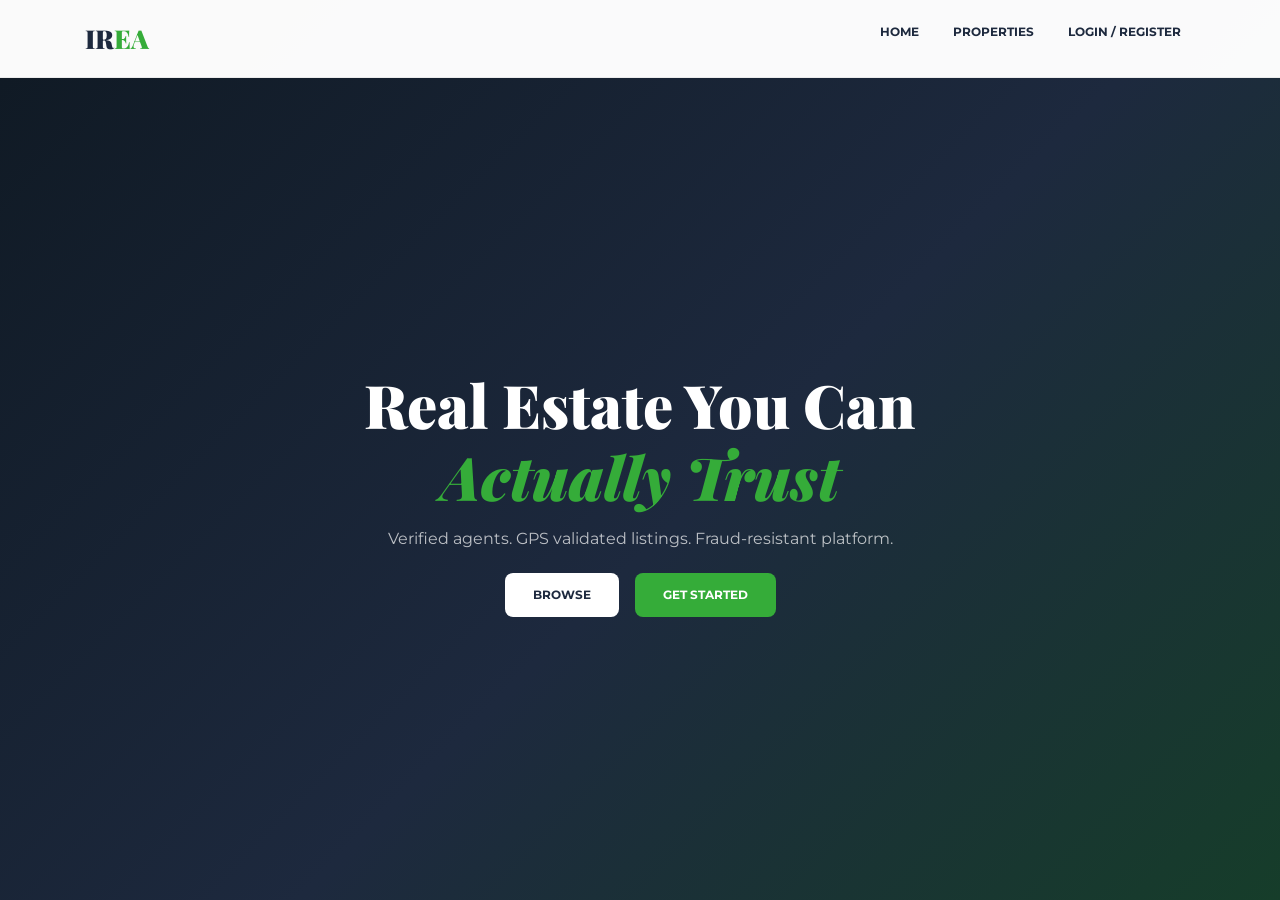
==== frontend/index.html @ 5c5ea214 "OC" ====
<!DOCTYPE html>
<html lang="en">

<head>
    <meta charset="utf-8">
    <meta name="viewport" content="width=device-width, initial-scale=1">
    <title>IREA - Iconics Real Estate Agency</title>

    <link
        href="https://fonts.googleapis.com/css2?family=Montserrat:wght@400;600;700&family=Playfair+Display:wght@700;900&display=swap"
        rel="stylesheet">
    <link rel="stylesheet" href="assets/bootstrap/css/bootstrap.min.css">
    <link rel="stylesheet" href="assets/fonts/font-awesome.min.css">

    <style>
        body {
            margin: 0;
            font-family: 'Montserrat', sans-serif;
            background: #0f1923;
        }

        .navbar-default {
            background: rgba(255, 255, 255, 0.98);
            border-bottom: 1px solid rgba(0, 0, 0, 0.06);
            position: fixed;
            width: 100%;
            top: 0;
            z-index: 1000;
            padding: 14px 0;
        }

        .navbar-brand {
            font-family: 'Playfair Display', serif;
            font-size: 26px;
            font-weight: 900;
            color: #1d293e !important;
        }

        .navbar-brand span {
            color: #35ac39;
        }

        .menu-top ul {
            list-style: none;
            display: flex;
            gap: 6px;
            justify-content: flex-end;
        }

        .menu-top li a {
            font-size: 12px;
            font-weight: 700;
            text-transform: uppercase;
            color: #1d293e;
            padding: 8px 14px;
            border-radius: 6px;
            text-decoration: none;
        }

        .menu-top li a:hover {
            background: rgba(53, 172, 57, 0.1);
            color: #35ac39;
        }

        .home_bg {
            min-height: 100vh;
            padding-top: 90px;
            display: flex;
            align-items: center;
            background: linear-gradient(135deg, #0f1923 0%, #1d293e 55%, #163d2a 100%);
        }

        .hero-text {
            text-align: center;
            color: white;
        }

        .hero-text h1 {
            font-family: 'Playfair Display', serif;
            font-size: 60px;
            font-weight: 900;
        }

        .hero-text em {
            color: #35ac39;
        }

        .home_btn a {
            display: inline-block;
            padding: 13px 28px;
            margin: 6px;
            border-radius: 8px;
            font-size: 12px;
            font-weight: 700;
            text-transform: uppercase;
            text-decoration: none;
        }

        .home_btn_color_one {
            background: #fff;
            color: #1d293e;
        }

        .home_btn_color_two {
            background: #35ac39;
            color: #fff;
        }
    </style>
</head>

<body>

    <header class="navbar-default">
        <div class="container">
            <div style="display:flex;justify-content:space-between;align-items:center;">
                <div class="navbar-brand">IR<span>EA</span></div>

                <nav class="menu-top">
                    <ul id="nav">
                        <li><a href="index.html">Home</a></li>
                        <li><a href="property.html">Properties</a></li>
                        <li><a href="auth.html">Login / Register</a></li>
                    </ul>
                </nav>
            </div>
        </div>
    </header>

    <section class="home_bg">
        <div class="container">
            <div class="hero-text">
                <h1>Real Estate You Can<br><em>Actually Trust</em></h1>

                <p style="color: rgba(255,255,255,0.7); margin-top:15px;">
                    Verified agents. GPS validated listings. Fraud-resistant platform.
                </p>

                <div class="home_btn">
                    <a href="property.html" class="home_btn_color_one">Browse</a>
                    <a href="auth.html" class="home_btn_color_two">Get Started</a>
                </div>
            </div>
        </div>
    </section>

    <script src="assets/js/auth.js"></script>

    <script>
        async function init() {
            try {
                const res = await Iconics.call("auth", "GET");

                if (res.success) {
                    document.getElementById("nav").innerHTML = `
                <li><a href="index.html">Home</a></li>
                <li><a href="property.html">Properties</a></li>
                <li><a href="#" onclick="goDash('${res.user.role}')">Dashboard</a></li>
                <li><a href="#" onclick="Iconics.logout()">Logout</a></li>
            `;
                }
            } catch (e) { }
        }

        function goDash(role) {
            if (role === "admin") location.href = "admin/dashboard.html";
            if (role === "agent") location.href = "agent/dashboard.html";
            if (role === "client") location.href = "client/dashboard.html";
        }

        window.onload = init;
    </script>

</body>

</html>
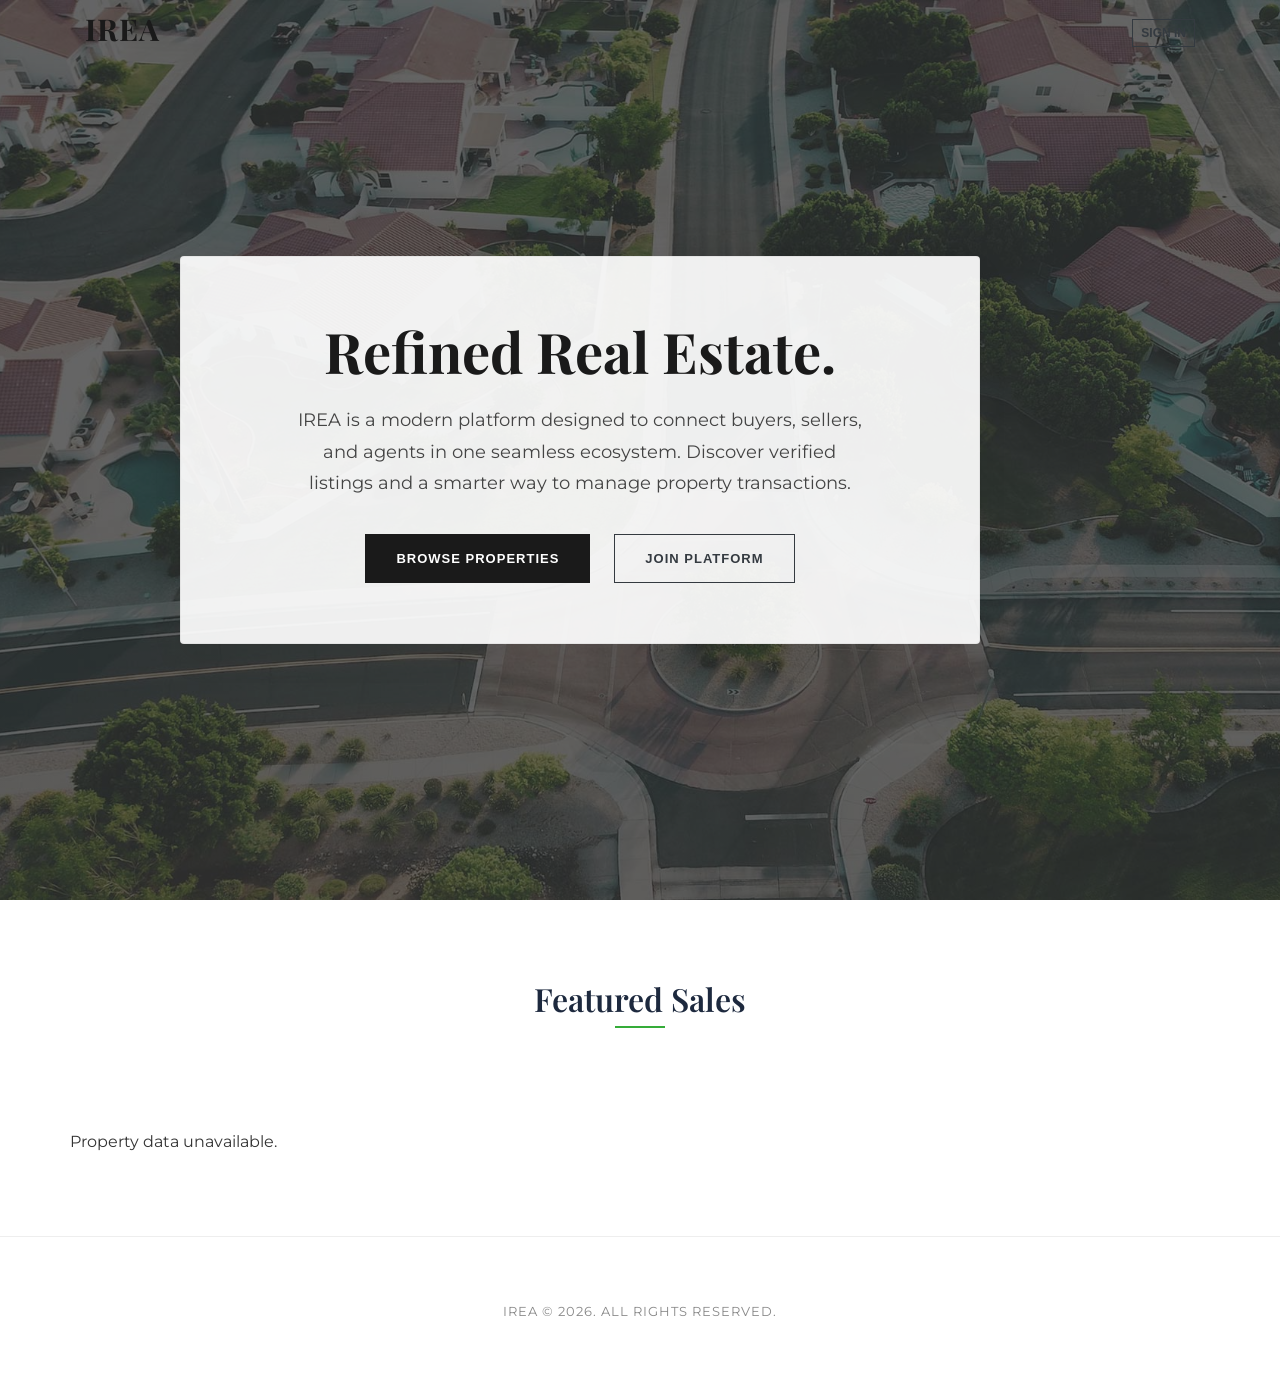
==== commit 48c412aa: "Admin - Endpoints Co-authored-by: Copilot <copilot@github.com>" ====
--- a/frontend/index.html
+++ b/frontend/index.html
@@ -3,173 +3,275 @@
 
 <head>
     <meta charset="utf-8">
+    <meta http-equiv="X-UA-Compatible" content="IE=edge">
     <meta name="viewport" content="width=device-width, initial-scale=1">
-    <title>IREA - Iconics Real Estate Agency</title>
+    <title>IREA - Real Estate Platform</title>
+
+    <link rel="stylesheet" href="assets/bootstrap/css/bootstrap.min.css">
 
     <link
-        href="https://fonts.googleapis.com/css2?family=Montserrat:wght@400;600;700&family=Playfair+Display:wght@700;900&display=swap"
+        href="https://fonts.googleapis.com/css2?family=Montserrat:wght@300;400;600;700&family=Playfair+Display:wght@700;800&display=swap"
         rel="stylesheet">
-    <link rel="stylesheet" href="assets/bootstrap/css/bootstrap.min.css">
+
     <link rel="stylesheet" href="assets/fonts/font-awesome.min.css">
+    <link rel="stylesheet" href="assets/fonts/themify-icons.css">
+    <link rel="stylesheet" href="assets/owlcarousel/css/owl.carousel.css">
+    <link rel="stylesheet" href="assets/owlcarousel/css/owl.theme.css">
+    <link rel="stylesheet" href="assets/css/animate.css">
+    <link rel="stylesheet" href="assets/css/menu.css">
+    <link rel="stylesheet" href="assets/css/style.css">
+    <link rel="stylesheet" href="assets/css/responsive.css">
 
     <style>
+        /* Core Branding & Typography */
         body {
-            margin: 0;
             font-family: 'Montserrat', sans-serif;
-            background: #0f1923;
-        }
-
-        .navbar-default {
-            background: rgba(255, 255, 255, 0.98);
-            border-bottom: 1px solid rgba(0, 0, 0, 0.06);
+            background-color: #ffffff;
+            color: #333;
+        }
+
+        h1,
+        h2,
+        h3,
+        h4,
+        .irea-brand {
+            font-family: 'Playfair Display', serif;
+            font-weight: 700;
+        }
+
+        /* Fix loader */
+        .preloader {
             position: fixed;
+            top: 0;
+            left: 0;
             width: 100%;
-            top: 0;
-            z-index: 1000;
-            padding: 14px 0;
-        }
-
-        .navbar-brand {
-            font-family: 'Playfair Display', serif;
-            font-size: 26px;
-            font-weight: 900;
-            color: #1d293e !important;
-        }
-
-        .navbar-brand span {
-            color: #35ac39;
-        }
-
-        .menu-top ul {
-            list-style: none;
-            display: flex;
-            gap: 6px;
-            justify-content: flex-end;
-        }
-
-        .menu-top li a {
-            font-size: 12px;
-            font-weight: 700;
-            text-transform: uppercase;
-            color: #1d293e;
-            padding: 8px 14px;
-            border-radius: 6px;
-            text-decoration: none;
-        }
-
-        .menu-top li a:hover {
-            background: rgba(53, 172, 57, 0.1);
-            color: #35ac39;
-        }
-
-        .home_bg {
-            min-height: 100vh;
-            padding-top: 90px;
+            height: 100%;
+            background: #fff;
+            z-index: 9999;
             display: flex;
             align-items: center;
-            background: linear-gradient(135deg, #0f1923 0%, #1d293e 55%, #163d2a 100%);
-        }
-
-        .hero-text {
+            justify-content: center;
+        }
+
+        /* Navbar Styling */
+        .site-navbar {
+            padding: 15px 0;
+            background: transparent;
+        }
+
+        .irea-brand {
+            font-size: 30px;
+            color: #1a1a1a !important;
+            letter-spacing: 1px;
+            text-decoration: none !important;
+        }
+
+        /* HERO SECTION - High Visibility Adaptation */
+        .home_bg {
+            position: relative;
+            min-height: 100vh;
+            display: flex;
+            align-items: center;
+            justify-content: center;
             text-align: center;
-            color: white;
+            /* White wash overlay to maintain light theme vibe */
+            background: linear-gradient(rgba(255, 255, 255, 0.35), rgba(255, 255, 255, 0.35)),
+                url('assets/img/bg/home-bg.jpg') no-repeat center center;
+            background-size: cover;
+        }
+
+        .hero-text-container {
+            background: rgba(255, 255, 255, 0.92);
+            padding: 60px 40px;
+            border-radius: 4px;
+            max-width: 800px;
+            box-shadow: 0 15px 35px rgba(0, 0, 0, 0.05);
+            border: 1px solid rgba(0, 0, 0, 0.05);
         }
 
         .hero-text h1 {
-            font-family: 'Playfair Display', serif;
-            font-size: 60px;
-            font-weight: 900;
-        }
-
-        .hero-text em {
-            color: #35ac39;
-        }
-
-        .home_btn a {
+            color: #1a1a1a !important;
+            font-size: 3.5rem;
+            margin-bottom: 20px;
+        }
+
+        .hero-text p {
+            color: #444 !important;
+            font-size: 1.1rem;
+            line-height: 1.8;
+            margin-bottom: 35px;
+        }
+
+        .hero-buttons .btn {
+            margin: 0 10px;
+            padding: 14px 30px;
+            font-weight: 600;
+            text-transform: uppercase;
+            font-size: 13px;
+            letter-spacing: 1px;
+            border-radius: 0;
+            transition: 0.3s;
+        }
+
+        .btn-primary {
+            background-color: #1a1a1a;
+            border-color: #1a1a1a;
+        }
+
+        .btn-primary:hover {
+            background-color: #35ac39;
+            /* Success green from auth.html */
+            border-color: #35ac39;
+        }
+
+        /* Property Listings */
+        .single_property {
+            background: #fff;
+            border: 1px solid #f0f0f0;
+            margin-bottom: 30px;
+            transition: 0.3s;
+        }
+
+        .single_property:hover {
+            box-shadow: 0 15px 40px rgba(0, 0, 0, 0.08);
+            transform: translateY(-5px);
+        }
+
+        .section-title h2 {
+            font-size: 32px;
+            margin-bottom: 50px;
+            position: relative;
             display: inline-block;
-            padding: 13px 28px;
-            margin: 6px;
-            border-radius: 8px;
-            font-size: 12px;
-            font-weight: 700;
-            text-transform: uppercase;
-            text-decoration: none;
-        }
-
-        .home_btn_color_one {
-            background: #fff;
-            color: #1d293e;
-        }
-
-        .home_btn_color_two {
+        }
+
+        .section-title h2::after {
+            content: "";
+            width: 50px;
+            height: 2px;
             background: #35ac39;
-            color: #fff;
+            position: absolute;
+            bottom: -10px;
+            left: 50%;
+            transform: translateX(-50%);
         }
     </style>
 </head>
 
 <body>
 
-    <header class="navbar-default">
+    <div class="preloader" id="preloader">
+        <div class="status">
+            <p style="font-family: 'Playfair Display', serif; font-size: 24px; font-weight: 700;">IREA</p>
+        </div>
+    </div>
+
+    <header class="site-navbar js-sticky-header site-navbar-target">
         <div class="container">
-            <div style="display:flex;justify-content:space-between;align-items:center;">
-                <div class="navbar-brand">IR<span>EA</span></div>
-
-                <nav class="menu-top">
-                    <ul id="nav">
-                        <li><a href="index.html">Home</a></li>
-                        <li><a href="property.html">Properties</a></li>
-                        <li><a href="auth.html">Login / Register</a></li>
-                    </ul>
-                </nav>
+            <div class="row align-items-center">
+                <div class="col-6">
+                    <a href="index.html" class="irea-brand">IR<span>EA</span></a>
+                </div>
+                <div class="col-6 text-right">
+                    <a href="auth.html" class="btn btn-sm btn-outline-dark"
+                        style="font-weight:600; text-transform: uppercase; font-size: 12px; border-radius: 0;">Sign
+                        In</a>
+                </div>
             </div>
         </div>
     </header>
 
-    <section class="home_bg">
+    <section id="home" class="home_bg">
         <div class="container">
-            <div class="hero-text">
-                <h1>Real Estate You Can<br><em>Actually Trust</em></h1>
-
-                <p style="color: rgba(255,255,255,0.7); margin-top:15px;">
-                    Verified agents. GPS validated listings. Fraud-resistant platform.
-                </p>
-
-                <div class="home_btn">
-                    <a href="property.html" class="home_btn_color_one">Browse</a>
-                    <a href="auth.html" class="home_btn_color_two">Get Started</a>
+            <div class="row justify-content-center">
+                <div class="col-lg-10">
+                    <div class="hero-text-container wow fadeInUp">
+                        <div class="hero-text">
+                            <h1>Refined Real Estate.</h1>
+                            <p>
+                                IREA is a modern platform designed to connect buyers, sellers, and agents
+                                in one seamless ecosystem. Discover verified listings and a smarter way to manage
+                                property transactions.
+                            </p>
+                            <div class="hero-buttons">
+                                <a href="#latest-listings" class="btn btn-primary btn-lg">Browse Properties</a>
+                                <a href="auth.html" class="btn btn-outline-dark btn-lg">Join Platform</a>
+                            </div>
+                        </div>
+                    </div>
                 </div>
             </div>
         </div>
     </section>
 
-    <script src="assets/js/auth.js"></script>
+    <section class="section-padding" id="latest-listings">
+        <div class="container">
+            <div class="section-title text-center">
+                <h2>Featured Sales</h2>
+            </div>
+            <div class="row" id="listings-grid">
+            </div>
+        </div>
+    </section>
+
+    <footer class="footer-area" style="padding: 60px 0; background: #fff; border-top: 1px solid #eee;">
+        <div class="container text-center">
+            <p style="color:#888; font-size: 13px; letter-spacing: 1px;">IREA © 2026. ALL RIGHTS RESERVED.</p>
+        </div>
+    </footer>
+
+    <script src="assets/js/jquery-1.12.4.min.js"></script>
+    <script src="assets/bootstrap/js/bootstrap.min.js"></script>
+    <script src="assets/js/wow.min.js"></script>
 
     <script>
-        async function init() {
+        new WOW().init();
+
+        window.addEventListener("load", () => {
+            setTimeout(() => {
+                const loader = document.getElementById("preloader");
+                if (loader) {
+                    loader.style.opacity = "0";
+                    setTimeout(() => loader.style.display = "none", 500);
+                }
+            }, 500);
+        });
+
+        async function loadProperties() {
             try {
-                const res = await Iconics.call("auth", "GET");
-
-                if (res.success) {
-                    document.getElementById("nav").innerHTML = `
-                <li><a href="index.html">Home</a></li>
-                <li><a href="property.html">Properties</a></li>
-                <li><a href="#" onclick="goDash('${res.user.role}')">Dashboard</a></li>
-                <li><a href="#" onclick="Iconics.logout()">Logout</a></li>
-            `;
+                const response = await fetch('Final/backend/api/property.php');
+                const result = await response.json();
+
+                if (result.success) {
+                    const listingsContainer = document.getElementById('listings-grid');
+                    listingsContainer.innerHTML = "";
+
+                    result.data.forEach(p => {
+                        const card = `
+                            <div class="col-lg-4 col-md-6 mb-4">
+                                <div class="single_property wow fadeInUp">
+                                    <img src="assets/img/property/1.jpg" class="img-fluid" alt="${p.title}" />
+                                    <div class="single_property_content p-4">
+                                        <h4 style="font-size:20px;">${p.title}</h4>
+                                        <p style="font-size: 14px; color: #777;">${p.description || ''}</p>
+                                        <div style="margin-top: 15px; border-top: 1px solid #f0f0f0; padding-top: 15px; display: flex; justify-content: space-between; align-items: center;">
+                                            <span style="font-weight: 700; color: #1a1a1a;">$${Number(p.price).toLocaleString()}</span>
+                                            <small style="text-transform: uppercase; color: #35ac39; font-weight:600;">${p.area_name || ''}</small>
+                                        </div>
+                                    </div>
+                                </div>
+                            </div>
+                        `;
+                        listingsContainer.innerHTML += card;
+                    });
                 }
-            } catch (e) { }
-        }
-
-        function goDash(role) {
-            if (role === "admin") location.href = "admin/dashboard.html";
-            if (role === "agent") location.href = "agent/dashboard.html";
-            if (role === "client") location.href = "client/dashboard.html";
-        }
-
-        window.onload = init;
+            } catch (error) {
+                console.error("Fetch Error:", error);
+                document.getElementById('listings-grid').innerHTML = "<p class='text-center'>Property data unavailable.</p>";
+            }
+        }
+
+        document.addEventListener('DOMContentLoaded', loadProperties);
     </script>
-
 </body>
 
 </html>
--- a/frontend/assets/fonts/themify-icons.css
+++ b/frontend/assets/fonts/themify-icons.css
@@ -0,0 +1,1081 @@
+@font-face {
+	font-family: 'themify';
+	src:url('../fonts/themify.eot?-fvbane');
+	src:url('../fonts/themify.eot?#iefix-fvbane') format('embedded-opentype'),
+		url('../fonts/themify.woff?-fvbane') format('woff'),
+		url('../fonts/themify.ttf?-fvbane') format('truetype'),
+		url('../fonts/themify.svg?-fvbane#themify') format('svg');
+	font-weight: normal;
+	font-style: normal;
+}
+
+[class^="ti-"], [class*=" ti-"] {
+	font-family: 'themify';
+	speak: none;
+	font-style: normal;
+	font-weight: normal;
+	font-variant: normal;
+	text-transform: none;
+	line-height: 1;
+
+	/* Better Font Rendering =========== */
+	-webkit-font-smoothing: antialiased;
+	-moz-osx-font-smoothing: grayscale;
+}
+
+.ti-wand:before {
+	content: "\e600";
+}
+.ti-volume:before {
+	content: "\e601";
+}
+.ti-user:before {
+	content: "\e602";
+}
+.ti-unlock:before {
+	content: "\e603";
+}
+.ti-unlink:before {
+	content: "\e604";
+}
+.ti-trash:before {
+	content: "\e605";
+}
+.ti-thought:before {
+	content: "\e606";
+}
+.ti-target:before {
+	content: "\e607";
+}
+.ti-tag:before {
+	content: "\e608";
+}
+.ti-tablet:before {
+	content: "\e609";
+}
+.ti-star:before {
+	content: "\e60a";
+}
+.ti-spray:before {
+	content: "\e60b";
+}
+.ti-signal:before {
+	content: "\e60c";
+}
+.ti-shopping-cart:before {
+	content: "\e60d";
+}
+.ti-shopping-cart-full:before {
+	content: "\e60e";
+}
+.ti-settings:before {
+	content: "\e60f";
+}
+.ti-search:before {
+	content: "\e610";
+}
+.ti-zoom-in:before {
+	content: "\e611";
+}
+.ti-zoom-out:before {
+	content: "\e612";
+}
+.ti-cut:before {
+	content: "\e613";
+}
+.ti-ruler:before {
+	content: "\e614";
+}
+.ti-ruler-pencil:before {
+	content: "\e615";
+}
+.ti-ruler-alt:before {
+	content: "\e616";
+}
+.ti-bookmark:before {
+	content: "\e617";
+}
+.ti-bookmark-alt:before {
+	content: "\e618";
+}
+.ti-reload:before {
+	content: "\e619";
+}
+.ti-plus:before {
+	content: "\e61a";
+}
+.ti-pin:before {
+	content: "\e61b";
+}
+.ti-pencil:before {
+	content: "\e61c";
+}
+.ti-pencil-alt:before {
+	content: "\e61d";
+}
+.ti-paint-roller:before {
+	content: "\e61e";
+}
+.ti-paint-bucket:before {
+	content: "\e61f";
+}
+.ti-na:before {
+	content: "\e620";
+}
+.ti-mobile:before {
+	content: "\e621";
+}
+.ti-minus:before {
+	content: "\e622";
+}
+.ti-medall:before {
+	content: "\e623";
+}
+.ti-medall-alt:before {
+	content: "\e624";
+}
+.ti-marker:before {
+	content: "\e625";
+}
+.ti-marker-alt:before {
+	content: "\e626";
+}
+.ti-arrow-up:before {
+	content: "\e627";
+}
+.ti-arrow-right:before {
+	content: "\e628";
+}
+.ti-arrow-left:before {
+	content: "\e629";
+}
+.ti-arrow-down:before {
+	content: "\e62a";
+}
+.ti-lock:before {
+	content: "\e62b";
+}
+.ti-location-arrow:before {
+	content: "\e62c";
+}
+.ti-link:before {
+	content: "\e62d";
+}
+.ti-layout:before {
+	content: "\e62e";
+}
+.ti-layers:before {
+	content: "\e62f";
+}
+.ti-layers-alt:before {
+	content: "\e630";
+}
+.ti-key:before {
+	content: "\e631";
+}
+.ti-import:before {
+	content: "\e632";
+}
+.ti-image:before {
+	content: "\e633";
+}
+.ti-heart:before {
+	content: "\e634";
+}
+.ti-heart-broken:before {
+	content: "\e635";
+}
+.ti-hand-stop:before {
+	content: "\e636";
+}
+.ti-hand-open:before {
+	content: "\e637";
+}
+.ti-hand-drag:before {
+	content: "\e638";
+}
+.ti-folder:before {
+	content: "\e639";
+}
+.ti-flag:before {
+	content: "\e63a";
+}
+.ti-flag-alt:before {
+	content: "\e63b";
+}
+.ti-flag-alt-2:before {
+	content: "\e63c";
+}
+.ti-eye:before {
+	content: "\e63d";
+}
+.ti-export:before {
+	content: "\e63e";
+}
+.ti-exchange-vertical:before {
+	content: "\e63f";
+}
+.ti-desktop:before {
+	content: "\e640";
+}
+.ti-cup:before {
+	content: "\e641";
+}
+.ti-crown:before {
+	content: "\e642";
+}
+.ti-comments:before {
+	content: "\e643";
+}
+.ti-comment:before {
+	content: "\e644";
+}
+.ti-comment-alt:before {
+	content: "\e645";
+}
+.ti-close:before {
+	content: "\e646";
+}
+.ti-clip:before {
+	content: "\e647";
+}
+.ti-angle-up:before {
+	content: "\e648";
+}
+.ti-angle-right:before {
+	content: "\e649";
+}
+.ti-angle-left:before {
+	content: "\e64a";
+}
+.ti-angle-down:before {
+	content: "\e64b";
+}
+.ti-check:before {
+	content: "\e64c";
+}
+.ti-check-box:before {
+	content: "\e64d";
+}
+.ti-camera:before {
+	content: "\e64e";
+}
+.ti-announcement:before {
+	content: "\e64f";
+}
+.ti-brush:before {
+	content: "\e650";
+}
+.ti-briefcase:before {
+	content: "\e651";
+}
+.ti-bolt:before {
+	content: "\e652";
+}
+.ti-bolt-alt:before {
+	content: "\e653";
+}
+.ti-blackboard:before {
+	content: "\e654";
+}
+.ti-bag:before {
+	content: "\e655";
+}
+.ti-move:before {
+	content: "\e656";
+}
+.ti-arrows-vertical:before {
+	content: "\e657";
+}
+.ti-arrows-horizontal:before {
+	content: "\e658";
+}
+.ti-fullscreen:before {
+	content: "\e659";
+}
+.ti-arrow-top-right:before {
+	content: "\e65a";
+}
+.ti-arrow-top-left:before {
+	content: "\e65b";
+}
+.ti-arrow-circle-up:before {
+	content: "\e65c";
+}
+.ti-arrow-circle-right:before {
+	content: "\e65d";
+}
+.ti-arrow-circle-left:before {
+	content: "\e65e";
+}
+.ti-arrow-circle-down:before {
+	content: "\e65f";
+}
+.ti-angle-double-up:before {
+	content: "\e660";
+}
+.ti-angle-double-right:before {
+	content: "\e661";
+}
+.ti-angle-double-left:before {
+	content: "\e662";
+}
+.ti-angle-double-down:before {
+	content: "\e663";
+}
+.ti-zip:before {
+	content: "\e664";
+}
+.ti-world:before {
+	content: "\e665";
+}
+.ti-wheelchair:before {
+	content: "\e666";
+}
+.ti-view-list:before {
+	content: "\e667";
+}
+.ti-view-list-alt:before {
+	content: "\e668";
+}
+.ti-view-grid:before {
+	content: "\e669";
+}
+.ti-uppercase:before {
+	content: "\e66a";
+}
+.ti-upload:before {
+	content: "\e66b";
+}
+.ti-underline:before {
+	content: "\e66c";
+}
+.ti-truck:before {
+	content: "\e66d";
+}
+.ti-timer:before {
+	content: "\e66e";
+}
+.ti-ticket:before {
+	content: "\e66f";
+}
+.ti-thumb-up:before {
+	content: "\e670";
+}
+.ti-thumb-down:before {
+	content: "\e671";
+}
+.ti-text:before {
+	content: "\e672";
+}
+.ti-stats-up:before {
+	content: "\e673";
+}
+.ti-stats-down:before {
+	content: "\e674";
+}
+.ti-split-v:before {
+	content: "\e675";
+}
+.ti-split-h:before {
+	content: "\e676";
+}
+.ti-smallcap:before {
+	content: "\e677";
+}
+.ti-shine:before {
+	content: "\e678";
+}
+.ti-shift-right:before {
+	content: "\e679";
+}
+.ti-shift-left:before {
+	content: "\e67a";
+}
+.ti-shield:before {
+	content: "\e67b";
+}
+.ti-notepad:before {
+	content: "\e67c";
+}
+.ti-server:before {
+	content: "\e67d";
+}
+.ti-quote-right:before {
+	content: "\e67e";
+}
+.ti-quote-left:before {
+	content: "\e67f";
+}
+.ti-pulse:before {
+	content: "\e680";
+}
+.ti-printer:before {
+	content: "\e681";
+}
+.ti-power-off:before {
+	content: "\e682";
+}
+.ti-plug:before {
+	content: "\e683";
+}
+.ti-pie-chart:before {
+	content: "\e684";
+}
+.ti-paragraph:before {
+	content: "\e685";
+}
+.ti-panel:before {
+	content: "\e686";
+}
+.ti-package:before {
+	content: "\e687";
+}
+.ti-music:before {
+	content: "\e688";
+}
+.ti-music-alt:before {
+	content: "\e689";
+}
+.ti-mouse:before {
+	content: "\e68a";
+}
+.ti-mouse-alt:before {
+	content: "\e68b";
+}
+.ti-money:before {
+	content: "\e68c";
+}
+.ti-microphone:before {
+	content: "\e68d";
+}
+.ti-menu:before {
+	content: "\e68e";
+}
+.ti-menu-alt:before {
+	content: "\e68f";
+}
+.ti-map:before {
+	content: "\e690";
+}
+.ti-map-alt:before {
+	content: "\e691";
+}
+.ti-loop:before {
+	content: "\e692";
+}
+.ti-location-pin:before {
+	content: "\e693";
+}
+.ti-list:before {
+	content: "\e694";
+}
+.ti-light-bulb:before {
+	content: "\e695";
+}
+.ti-Italic:before {
+	content: "\e696";
+}
+.ti-info:before {
+	content: "\e697";
+}
+.ti-infinite:before {
+	content: "\e698";
+}
+.ti-id-badge:before {
+	content: "\e699";
+}
+.ti-hummer:before {
+	content: "\e69a";
+}
+.ti-home:before {
+	content: "\e69b";
+}
+.ti-help:before {
+	content: "\e69c";
+}
+.ti-headphone:before {
+	content: "\e69d";
+}
+.ti-harddrives:before {
+	content: "\e69e";
+}
+.ti-harddrive:before {
+	content: "\e69f";
+}
+.ti-gift:before {
+	content: "\e6a0";
+}
+.ti-game:before {
+	content: "\e6a1";
+}
+.ti-filter:before {
+	content: "\e6a2";
+}
+.ti-files:before {
+	content: "\e6a3";
+}
+.ti-file:before {
+	content: "\e6a4";
+}
+.ti-eraser:before {
+	content: "\e6a5";
+}
+.ti-envelope:before {
+	content: "\e6a6";
+}
+.ti-download:before {
+	content: "\e6a7";
+}
+.ti-direction:before {
+	content: "\e6a8";
+}
+.ti-direction-alt:before {
+	content: "\e6a9";
+}
+.ti-dashboard:before {
+	content: "\e6aa";
+}
+.ti-control-stop:before {
+	content: "\e6ab";
+}
+.ti-control-shuffle:before {
+	content: "\e6ac";
+}
+.ti-control-play:before {
+	content: "\e6ad";
+}
+.ti-control-pause:before {
+	content: "\e6ae";
+}
+.ti-control-forward:before {
+	content: "\e6af";
+}
+.ti-control-backward:before {
+	content: "\e6b0";
+}
+.ti-cloud:before {
+	content: "\e6b1";
+}
+.ti-cloud-up:before {
+	content: "\e6b2";
+}
+.ti-cloud-down:before {
+	content: "\e6b3";
+}
+.ti-clipboard:before {
+	content: "\e6b4";
+}
+.ti-car:before {
+	content: "\e6b5";
+}
+.ti-calendar:before {
+	content: "\e6b6";
+}
+.ti-book:before {
+	content: "\e6b7";
+}
+.ti-bell:before {
+	content: "\e6b8";
+}
+.ti-basketball:before {
+	content: "\e6b9";
+}
+.ti-bar-chart:before {
+	content: "\e6ba";
+}
+.ti-bar-chart-alt:before {
+	content: "\e6bb";
+}
+.ti-back-right:before {
+	content: "\e6bc";
+}
+.ti-back-left:before {
+	content: "\e6bd";
+}
+.ti-arrows-corner:before {
+	content: "\e6be";
+}
+.ti-archive:before {
+	content: "\e6bf";
+}
+.ti-anchor:before {
+	content: "\e6c0";
+}
+.ti-align-right:before {
+	content: "\e6c1";
+}
+.ti-align-left:before {
+	content: "\e6c2";
+}
+.ti-align-justify:before {
+	content: "\e6c3";
+}
+.ti-align-center:before {
+	content: "\e6c4";
+}
+.ti-alert:before {
+	content: "\e6c5";
+}
+.ti-alarm-clock:before {
+	content: "\e6c6";
+}
+.ti-agenda:before {
+	content: "\e6c7";
+}
+.ti-write:before {
+	content: "\e6c8";
+}
+.ti-window:before {
+	content: "\e6c9";
+}
+.ti-widgetized:before {
+	content: "\e6ca";
+}
+.ti-widget:before {
+	content: "\e6cb";
+}
+.ti-widget-alt:before {
+	content: "\e6cc";
+}
+.ti-wallet:before {
+	content: "\e6cd";
+}
+.ti-video-clapper:before {
+	content: "\e6ce";
+}
+.ti-video-camera:before {
+	content: "\e6cf";
+}
+.ti-vector:before {
+	content: "\e6d0";
+}
+.ti-themify-logo:before {
+	content: "\e6d1";
+}
+.ti-themify-favicon:before {
+	content: "\e6d2";
+}
+.ti-themify-favicon-alt:before {
+	content: "\e6d3";
+}
+.ti-support:before {
+	content: "\e6d4";
+}
+.ti-stamp:before {
+	content: "\e6d5";
+}
+.ti-split-v-alt:before {
+	content: "\e6d6";
+}
+.ti-slice:before {
+	content: "\e6d7";
+}
+.ti-shortcode:before {
+	content: "\e6d8";
+}
+.ti-shift-right-alt:before {
+	content: "\e6d9";
+}
+.ti-shift-left-alt:before {
+	content: "\e6da";
+}
+.ti-ruler-alt-2:before {
+	content: "\e6db";
+}
+.ti-receipt:before {
+	content: "\e6dc";
+}
+.ti-pin2:before {
+	content: "\e6dd";
+}
+.ti-pin-alt:before {
+	content: "\e6de";
+}
+.ti-pencil-alt2:before {
+	content: "\e6df";
+}
+.ti-palette:before {
+	content: "\e6e0";
+}
+.ti-more:before {
+	content: "\e6e1";
+}
+.ti-more-alt:before {
+	content: "\e6e2";
+}
+.ti-microphone-alt:before {
+	content: "\e6e3";
+}
+.ti-magnet:before {
+	content: "\e6e4";
+}
+.ti-line-double:before {
+	content: "\e6e5";
+}
+.ti-line-dotted:before {
+	content: "\e6e6";
+}
+.ti-line-dashed:before {
+	content: "\e6e7";
+}
+.ti-layout-width-full:before {
+	content: "\e6e8";
+}
+.ti-layout-width-default:before {
+	content: "\e6e9";
+}
+.ti-layout-width-default-alt:before {
+	content: "\e6ea";
+}
+.ti-layout-tab:before {
+	content: "\e6eb";
+}
+.ti-layout-tab-window:before {
+	content: "\e6ec";
+}
+.ti-layout-tab-v:before {
+	content: "\e6ed";
+}
+.ti-layout-tab-min:before {
+	content: "\e6ee";
+}
+.ti-layout-slider:before {
+	content: "\e6ef";
+}
+.ti-layout-slider-alt:before {
+	content: "\e6f0";
+}
+.ti-layout-sidebar-right:before {
+	content: "\e6f1";
+}
+.ti-layout-sidebar-none:before {
+	content: "\e6f2";
+}
+.ti-layout-sidebar-left:before {
+	content: "\e6f3";
+}
+.ti-layout-placeholder:before {
+	content: "\e6f4";
+}
+.ti-layout-menu:before {
+	content: "\e6f5";
+}
+.ti-layout-menu-v:before {
+	content: "\e6f6";
+}
+.ti-layout-menu-separated:before {
+	content: "\e6f7";
+}
+.ti-layout-menu-full:before {
+	content: "\e6f8";
+}
+.ti-layout-media-right-alt:before {
+	content: "\e6f9";
+}
+.ti-layout-media-right:before {
+	content: "\e6fa";
+}
+.ti-layout-media-overlay:before {
+	content: "\e6fb";
+}
+.ti-layout-media-overlay-alt:before {
+	content: "\e6fc";
+}
+.ti-layout-media-overlay-alt-2:before {
+	content: "\e6fd";
+}
+.ti-layout-media-left-alt:before {
+	content: "\e6fe";
+}
+.ti-layout-media-left:before {
+	content: "\e6ff";
+}
+.ti-layout-media-center-alt:before {
+	content: "\e700";
+}
+.ti-layout-media-center:before {
+	content: "\e701";
+}
+.ti-layout-list-thumb:before {
+	content: "\e702";
+}
+.ti-layout-list-thumb-alt:before {
+	content: "\e703";
+}
+.ti-layout-list-post:before {
+	content: "\e704";
+}
+.ti-layout-list-large-image:before {
+	content: "\e705";
+}
+.ti-layout-line-solid:before {
+	content: "\e706";
+}
+.ti-layout-grid4:before {
+	content: "\e707";
+}
+.ti-layout-grid3:before {
+	content: "\e708";
+}
+.ti-layout-grid2:before {
+	content: "\e709";
+}
+.ti-layout-grid2-thumb:before {
+	content: "\e70a";
+}
+.ti-layout-cta-right:before {
+	content: "\e70b";
+}
+.ti-layout-cta-left:before {
+	content: "\e70c";
+}
+.ti-layout-cta-center:before {
+	content: "\e70d";
+}
+.ti-layout-cta-btn-right:before {
+	content: "\e70e";
+}
+.ti-layout-cta-btn-left:before {
+	content: "\e70f";
+}
+.ti-layout-column4:before {
+	content: "\e710";
+}
+.ti-layout-column3:before {
+	content: "\e711";
+}
+.ti-layout-column2:before {
+	content: "\e712";
+}
+.ti-layout-accordion-separated:before {
+	content: "\e713";
+}
+.ti-layout-accordion-merged:before {
+	content: "\e714";
+}
+.ti-layout-accordion-list:before {
+	content: "\e715";
+}
+.ti-ink-pen:before {
+	content: "\e716";
+}
+.ti-info-alt:before {
+	content: "\e717";
+}
+.ti-help-alt:before {
+	content: "\e718";
+}
+.ti-headphone-alt:before {
+	content: "\e719";
+}
+.ti-hand-point-up:before {
+	content: "\e71a";
+}
+.ti-hand-point-right:before {
+	content: "\e71b";
+}
+.ti-hand-point-left:before {
+	content: "\e71c";
+}
+.ti-hand-point-down:before {
+	content: "\e71d";
+}
+.ti-gallery:before {
+	content: "\e71e";
+}
+.ti-face-smile:before {
+	content: "\e71f";
+}
+.ti-face-sad:before {
+	content: "\e720";
+}
+.ti-credit-card:before {
+	content: "\e721";
+}
+.ti-control-skip-forward:before {
+	content: "\e722";
+}
+.ti-control-skip-backward:before {
+	content: "\e723";
+}
+.ti-control-record:before {
+	content: "\e724";
+}
+.ti-control-eject:before {
+	content: "\e725";
+}
+.ti-comments-smiley:before {
+	content: "\e726";
+}
+.ti-brush-alt:before {
+	content: "\e727";
+}
+.ti-youtube:before {
+	content: "\e728";
+}
+.ti-vimeo:before {
+	content: "\e729";
+}
+.ti-twitter:before {
+	content: "\e72a";
+}
+.ti-time:before {
+	content: "\e72b";
+}
+.ti-tumblr:before {
+	content: "\e72c";
+}
+.ti-skype:before {
+	content: "\e72d";
+}
+.ti-share:before {
+	content: "\e72e";
+}
+.ti-share-alt:before {
+	content: "\e72f";
+}
+.ti-rocket:before {
+	content: "\e730";
+}
+.ti-pinterest:before {
+	content: "\e731";
+}
+.ti-new-window:before {
+	content: "\e732";
+}
+.ti-microsoft:before {
+	content: "\e733";
+}
+.ti-list-ol:before {
+	content: "\e734";
+}
+.ti-linkedin:before {
+	content: "\e735";
+}
+.ti-layout-sidebar-2:before {
+	content: "\e736";
+}
+.ti-layout-grid4-alt:before {
+	content: "\e737";
+}
+.ti-layout-grid3-alt:before {
+	content: "\e738";
+}
+.ti-layout-grid2-alt:before {
+	content: "\e739";
+}
+.ti-layout-column4-alt:before {
+	content: "\e73a";
+}
+.ti-layout-column3-alt:before {
+	content: "\e73b";
+}
+.ti-layout-column2-alt:before {
+	content: "\e73c";
+}
+.ti-instagram:before {
+	content: "\e73d";
+}
+.ti-google:before {
+	content: "\e73e";
+}
+.ti-github:before {
+	content: "\e73f";
+}
+.ti-flickr:before {
+	content: "\e740";
+}
+.ti-facebook:before {
+	content: "\e741";
+}
+.ti-dropbox:before {
+	content: "\e742";
+}
+.ti-dribbble:before {
+	content: "\e743";
+}
+.ti-apple:before {
+	content: "\e744";
+}
+.ti-android:before {
+	content: "\e745";
+}
+.ti-save:before {
+	content: "\e746";
+}
+.ti-save-alt:before {
+	content: "\e747";
+}
+.ti-yahoo:before {
+	content: "\e748";
+}
+.ti-wordpress:before {
+	content: "\e749";
+}
+.ti-vimeo-alt:before {
+	content: "\e74a";
+}
+.ti-twitter-alt:before {
+	content: "\e74b";
+}
+.ti-tumblr-alt:before {
+	content: "\e74c";
+}
+.ti-trello:before {
+	content: "\e74d";
+}
+.ti-stack-overflow:before {
+	content: "\e74e";
+}
+.ti-soundcloud:before {
+	content: "\e74f";
+}
+.ti-sharethis:before {
+	content: "\e750";
+}
+.ti-sharethis-alt:before {
+	content: "\e751";
+}
+.ti-reddit:before {
+	content: "\e752";
+}
+.ti-pinterest-alt:before {
+	content: "\e753";
+}
+.ti-microsoft-alt:before {
+	content: "\e754";
+}
+.ti-linux:before {
+	content: "\e755";
+}
+.ti-jsfiddle:before {
+	content: "\e756";
+}
+.ti-joomla:before {
+	content: "\e757";
+}
+.ti-html5:before {
+	content: "\e758";
+}
+.ti-flickr-alt:before {
+	content: "\e759";
+}
+.ti-email:before {
+	content: "\e75a";
+}
+.ti-drupal:before {
+	content: "\e75b";
+}
+.ti-dropbox-alt:before {
+	content: "\e75c";
+}
+.ti-css3:before {
+	content: "\e75d";
+}
+.ti-rss:before {
+	content: "\e75e";
+}
+.ti-rss-alt:before {
+	content: "\e75f";
+}
--- a/frontend/assets/css/menu.css
+++ b/frontend/assets/css/menu.css
@@ -0,0 +1,295 @@
+
+
+.site-navbar {
+margin-bottom: 0px;
+z-index: 1999;
+position: absolute;
+top: 0;
+width: 100%; }
+.site-navbar .site-logo {
+position: relative;
+left: 0;
+font-size: 24px; }
+.site-navbar .site-navigation .site-menu {
+margin-bottom: 0; }
+.site-navbar .site-navigation .site-menu .active {
+color: #35ac39;
+display: inline-block;
+padding: 20px 20px; }
+.site-navbar .site-navigation .site-menu a {
+text-decoration: none !important;
+display: inline-block; }
+.site-navbar .site-navigation .site-menu > li {
+display: inline-block; }
+.site-navbar .site-navigation .site-menu > li > a {
+	padding: 25px 20px;
+	font-size: 18px;
+	text-transform: capitalize;
+	display: inline-block;
+	text-decoration: none !important;
+}
+.site-navbar .site-navigation .site-menu > li > a:hover {
+color: #35ac39; }
+.site-navbar .site-navigation .site-menu > li.social > a {
+padding-left: 5px;
+padding-right: 5px; }
+.site-navbar .site-navigation .site-menu .has-children {
+position: relative; }
+.site-navbar .site-navigation .site-menu .has-children > a {
+position: relative;
+padding-right: 20px; }
+.site-navbar .site-navigation .site-menu .has-children > a:before {
+position: absolute;
+content: "\e313";
+font-size: 16px;
+top: 50%;
+right: 0;
+-webkit-transform: translateY(-50%);
+-ms-transform: translateY(-50%);
+transform: translateY(-50%);
+font-family: 'icomoon'; }
+.site-navbar .site-navigation .site-menu .has-children .dropdown {
+visibility: hidden;
+opacity: 0;
+top: 100%;
+position: absolute;
+text-align: left;
+border-top: 2px solid #35ac39;
+-webkit-box-shadow: 0 2px 10px -2px rgba(0, 0, 0, 0.1);
+box-shadow: 0 2px 10px -2px rgba(0, 0, 0, 0.1);
+padding: 0px 0;
+margin-top: 20px;
+margin-left: 0px;
+background: #fff;
+-webkit-transition: 0.2s 0s;
+-o-transition: 0.2s 0s;
+transition: 0.2s 0s; }
+.site-navbar .site-navigation .site-menu .has-children .dropdown.arrow-top {
+position: absolute; }
+.site-navbar .site-navigation .site-menu .has-children .dropdown.arrow-top:before {
+bottom: 100%;
+left: 20%;
+border: solid transparent;
+content: " ";
+height: 0;
+width: 0;
+position: absolute;
+pointer-events: none; }
+.site-navbar .site-navigation .site-menu .has-children .dropdown.arrow-top:before {
+border-color: rgba(136, 183, 213, 0);
+border-bottom-color: #fff;
+border-width: 10px;
+margin-left: -10px; }
+.site-navbar .site-navigation .site-menu .has-children .dropdown a {
+text-transform: none;
+letter-spacing: normal;
+-webkit-transition: 0s all;
+-o-transition: 0s all;
+transition: 0s all;
+color: #000; }
+.site-navbar .site-navigation .site-menu .has-children .dropdown .active {
+color: #35ac39 !important; }
+.site-navbar .site-navigation .site-menu .has-children .dropdown > li {
+list-style: none;
+padding: 0;
+margin: 0;
+min-width: 210px; }
+.site-navbar .site-navigation .site-menu .has-children .dropdown > li > a {
+padding: 9px 20px;
+display: block; }
+.site-navbar .site-navigation .site-menu .has-children .dropdown > li > a:hover {
+background: #eff1f3;
+color: #000; }
+.site-navbar .site-navigation .site-menu .has-children .dropdown > li.has-children > a:before {
+content: "\e315";
+right: 20px; }
+.site-navbar .site-navigation .site-menu .has-children .dropdown > li.has-children > .dropdown, .site-navbar .site-navigation .site-menu .has-children .dropdown > li.has-children > ul {
+left: 100%;
+top: 0; }
+.site-navbar .site-navigation .site-menu .has-children:hover > a, .site-navbar .site-navigation .site-menu .has-children:focus > a, .site-navbar .site-navigation .site-menu .has-children:active > a {
+color: #35ac39; }
+.site-navbar .site-navigation .site-menu .has-children:hover, .site-navbar .site-navigation .site-menu .has-children:focus, .site-navbar .site-navigation .site-menu .has-children:active {
+cursor: pointer; }
+.site-navbar .site-navigation .site-menu .has-children:hover > .dropdown, .site-navbar .site-navigation .site-menu .has-children:focus > .dropdown, .site-navbar .site-navigation .site-menu .has-children:active > .dropdown {
+-webkit-transition-delay: 0s;
+-o-transition-delay: 0s;
+transition-delay: 0s;
+margin-top: 0px;
+visibility: visible;
+opacity: 1; }
+
+.site-mobile-menu {
+width: 300px;
+position: fixed;
+right: 0;
+z-index: 2000;
+padding-top: 20px;
+background: #fff;
+height: calc(100vh);
+-webkit-transform: translateX(110%);
+-ms-transform: translateX(110%);
+transform: translateX(110%);
+-webkit-box-shadow: -10px 0 20px -10px rgba(0, 0, 0, 0.1);
+box-shadow: -10px 0 20px -10px rgba(0, 0, 0, 0.1);
+-webkit-transition: .3s all ease-in-out;
+-o-transition: .3s all ease-in-out;
+transition: .3s all ease-in-out; }
+.offcanvas-menu .site-mobile-menu {
+-webkit-transform: translateX(0%);
+-ms-transform: translateX(0%);
+transform: translateX(0%); }
+.site-mobile-menu .site-mobile-menu-header {
+width: 100%;
+float: left;
+padding-left: 20px;
+padding-right: 20px; }
+.site-mobile-menu .site-mobile-menu-header .site-mobile-menu-close {
+float: right;
+margin-top: 8px; }
+.site-mobile-menu .site-mobile-menu-header .site-mobile-menu-close span {
+font-size: 30px;
+display: inline-block;
+padding-left: 10px;
+padding-right: 0px;
+line-height: 1;
+cursor: pointer;
+-webkit-transition: .3s all ease;
+-o-transition: .3s all ease;
+transition: .3s all ease; }
+.site-mobile-menu .site-mobile-menu-header .site-mobile-menu-logo {
+float: left;
+margin-top: 10px;
+margin-left: 0px; }
+.site-mobile-menu .site-mobile-menu-header .site-mobile-menu-logo a {
+display: inline-block;
+text-transform: uppercase; }
+.site-mobile-menu .site-mobile-menu-header .site-mobile-menu-logo a img {
+max-width: 70px; }
+.site-mobile-menu .site-mobile-menu-header .site-mobile-menu-logo a:hover {
+text-decoration: none; }
+.site-mobile-menu .site-mobile-menu-body {
+overflow-y: scroll;
+-webkit-overflow-scrolling: touch;
+position: relative;
+padding: 0 20px 20px 20px;
+height: calc(100vh - 52px);
+padding-bottom: 150px; }
+.site-mobile-menu .site-nav-wrap {
+padding: 0;
+margin: 0;
+list-style: none;
+position: relative; }
+.site-mobile-menu .site-nav-wrap a {
+padding: 10px 20px;
+display: block;
+position: relative;
+color: #212529; }
+.site-mobile-menu .site-nav-wrap a:hover {
+color: #35ac39; }
+.site-mobile-menu .site-nav-wrap li {
+position: relative;
+display: block; }
+.site-mobile-menu .site-nav-wrap li .active {
+color: #35ac39; }
+.site-mobile-menu .site-nav-wrap .social {
+display: inline-block; }
+.site-mobile-menu .site-nav-wrap .arrow-collapse {
+position: absolute;
+right: 0px;
+top: 10px;
+z-index: 20;
+width: 36px;
+height: 36px;
+text-align: center;
+cursor: pointer;
+border-radius: 50%; }
+.site-mobile-menu .site-nav-wrap .arrow-collapse:hover {
+background: #f8f9fa; }
+.site-mobile-menu .site-nav-wrap .arrow-collapse:before {
+font-size: 12px;
+z-index: 20;
+font-family: "icomoon";
+content: "\f078";
+position: absolute;
+top: 50%;
+left: 50%;
+-webkit-transform: translate(-50%, -50%) rotate(-180deg);
+-ms-transform: translate(-50%, -50%) rotate(-180deg);
+transform: translate(-50%, -50%) rotate(-180deg);
+-webkit-transition: .3s all ease;
+-o-transition: .3s all ease;
+transition: .3s all ease; }
+.site-mobile-menu .site-nav-wrap .arrow-collapse.collapsed:before {
+-webkit-transform: translate(-50%, -50%);
+-ms-transform: translate(-50%, -50%);
+transform: translate(-50%, -50%); }
+.site-mobile-menu .site-nav-wrap > li {
+display: block;
+position: relative;
+float: left;
+width: 100%; }
+.site-mobile-menu .site-nav-wrap > li.social {
+float: none !important;
+width: auto !important; }
+.site-mobile-menu .site-nav-wrap > li > a {
+padding-left: 20px;
+font-size: 20px; }
+.site-mobile-menu .site-nav-wrap > li > ul {
+padding: 0;
+margin: 0;
+list-style: none; }
+.site-mobile-menu .site-nav-wrap > li > ul > li {
+display: block; }
+.site-mobile-menu .site-nav-wrap > li > ul > li > a {
+padding-left: 40px;
+font-size: 16px; }
+.site-mobile-menu .site-nav-wrap > li > ul > li > ul {
+padding: 0;
+margin: 0; }
+.site-mobile-menu .site-nav-wrap > li > ul > li > ul > li {
+display: block; }
+.site-mobile-menu .site-nav-wrap > li > ul > li > ul > li > a {
+font-size: 16px;
+padding-left: 60px; }
+.site-mobile-menu .site-nav-wrap[data-class="social"] {
+float: left;
+width: 100%;
+margin-top: 30px;
+padding-bottom: 5em; }
+.site-mobile-menu .site-nav-wrap[data-class="social"] > li {
+width: auto; }
+.site-mobile-menu .site-nav-wrap[data-class="social"] > li:first-child a {
+padding-left: 15px !important; }
+
+.sticky-wrapper {
+position: absolute;
+z-index: 100;
+width: 100%; }
+.sticky-wrapper .site-navbar {
+-webkit-transition: .3s all ease;
+-o-transition: .3s all ease;
+transition: .3s all ease; }
+.sticky-wrapper .site-navbar {
+border-bottom: 1px solid rgba(255, 255, 255, 0.1); }
+.sticky-wrapper .site-navbar .site-menu-toggle {
+color: #fff; }
+.site-logo img{width:150px;}
+.sticky-wrapper .site-navbar .site-logo a {
+color: #fff; }
+.sticky-wrapper .site-navbar .site-menu > li > a {
+color: #fff !important; }
+.sticky-wrapper .site-navbar .site-menu > li > a:hover, .sticky-wrapper .site-navbar .site-menu > li > a.active {
+color: #fff !important; }
+.sticky-wrapper.is-sticky .site-navbar {
+background: #fff;
+border-bottom: 1px solid transparent;
+-webkit-box-shadow: 4px 0 20px -5px rgba(0, 0, 0, 0.3);
+box-shadow: 4px 0 20px -5px rgba(0, 0, 0, 0.3); }
+.sticky-wrapper.is-sticky .site-navbar .site-menu-toggle {
+color: #000; }
+.sticky-wrapper.is-sticky .site-navbar .site-logo a {
+color: #35ac39; }
+.sticky-wrapper.is-sticky .site-navbar .site-menu > li > a {
+color: #000 !important; }
+.sticky-wrapper.is-sticky .site-navbar .site-menu > li > a:hover, .sticky-wrapper.is-sticky .site-navbar .site-menu > li > a.active {
+color: #35ac39 !important; }
--- a/frontend/assets/css/style.css
+++ b/frontend/assets/css/style.css
@@ -0,0 +1,2253 @@
+/*
+Author       : Theme_Ocean.
+Template Name: Hilux - Real Estate HTML Template 
+Version      : 1.0
+*/
+/*=============================================================
+    CSS INDEX
+    =============================
+    01. GENERAL STYLE (body, link color, section-title, preloader btn, overlay, section-padding etc)
+    02. START BOOTSTRAP NAVIGATION OVERRIDES
+    03. START HOME DESIGN
+    04. START PROPERTY DESIGN
+    05. START ABOUT US DESIGN
+    06. START HOW IT WORKS DESIGN
+    07. START TEAM DESIGN
+    08. START OUR AGENTS DESIGN
+    09. START PORTFOLIO DESIGN
+    10. START TESTIMONIAL DESIGN
+    11. START BLOG DESIGN
+    12. START 404 PAGE
+    13. START NEWSLETTER DESIGN
+    14. START FAQ DESIGN
+    15. START LOGIN AND REGISTER PAGE DESIGN
+    16. START CONTACT FORM DESIGN
+    17. START FOOTER TOP DESIGN
+    18. START FOOTER DESIGN
+    19. START SECTION TOP DESIGN
+  =============================================================*/
+/*
+* ----------------------------------------------------------------------------------------
+* 01.GENERAL STYLE
+* ----------------------------------------------------------------------------------------
+*/
+body {
+color: #444;
+font-family: 'Exo', sans-serif;
+font-size: 16px;
+font-weight: 400;
+line-height: 28px;
+background:#fff;
+overflow-x:hidden;
+}
+html,
+body { height: 100% }
+h1,
+h2,
+h3,
+h4,
+h5,
+h6 {
+  letter-spacing: 0px;
+  margin-top: 0px;
+  font-family: 'Exo', sans-serif;
+  color: #1d293e;
+  font-weight: 400;
+}
+a {
+font-family: 'Exo', sans-serif;
+text-decoration: none;
+-webkit-transition: all 0.2s ease 0s;
+-o-transition: all 0.2s ease 0s;
+transition: all 0.2s ease 0s;
+}
+a:hover {
+    color: #fff;
+    text-decoration: none;
+}
+a:focus {
+    outline: none;
+    text-decoration: none;
+}
+p {
+    margin-bottom: 0;
+}
+ul,
+li {
+    margin: 0;
+    padding: 0;
+}
+fieldset {
+    border: 0 none;
+    margin: 0 auto;
+    padding: 0;
+}
+/*START PRELOADER DESIGN*/
+.preloader {
+    background: #fff;
+    bottom: 0;
+    left: 0;
+    position: fixed;
+    right: 0;
+    top: 0;
+    z-index: 99999;
+}
+
+.status-mes {
+    width: 50px;
+    height: 50px;
+    position: absolute;
+    top: 50%;
+    left: 50%;
+    margin: -40px 0 0 -40px;
+    font-size: 10px;
+    text-indent: -12345px;
+    border-top: 8px solid rgba(0, 0, 0, 0.08);
+    border-right: 8px solid rgba(0, 0, 0, 0.08);
+    border-bottom: 8px solid rgba(0, 0, 0, 0.08);
+    border-left: 8px solid #35ac39;
+    border-radius: 50%;
+    -webkit-animation: spinner 700ms infinite linear;
+    animation: spinner 700ms infinite linear;
+    z-index: 10000;
+}
+
+@-webkit-keyframes spinner {
+    0% {
+        -webkit-transform: rotate(0deg);
+        transform: rotate(0deg);
+    }
+    100% {
+        -webkit-transform: rotate(360deg);
+        transform: rotate(360deg);
+    }
+}
+
+@keyframes spinner {
+    0% {
+        -webkit-transform: rotate(0deg);
+        transform: rotate(0deg);
+    }
+    100% {
+        -webkit-transform: rotate(360deg);
+        transform: rotate(360deg);
+    }
+}
+.no-padding { padding: 0 }
+/*END PRELOADER DESIGN*/
+.section-padding { padding:80px 0 }
+/*START SECTION TITLE DESIGN*/
+.section-title { margin-bottom: 60px }
+.section-title h2 {
+	margin-bottom: 0;
+	margin-top: 0;
+	text-transform: capitalize;
+	font-weight: 600;
+	font-size: 40px;
+}
+.section-title div {
+background: #35ac39 none repeat scroll 0 0;
+display: block;
+height: 2px;
+margin: 20px auto 0;
+overflow: hidden;
+width: 50px;
+}
+/*END SECTION TITLE DESIGN*/
+/*START SCROLL TO TOP*/
+.topcontrol {
+background: #35ac39 none repeat scroll 0 0;
+border-radius: 5px;
+bottom: 5px;
+-webkit-box-shadow: 0 1px 10px 0 rgba(0, 0, 0, 0.2);
+        box-shadow: 0 1px 10px 0 rgba(0, 0, 0, 0.2);
+color: #fff;
+cursor: pointer;
+font-size: 22px;
+height: 35px;
+line-height: 33px;
+opacity: 1;
+position: fixed;
+right: 5px;
+text-align: center;
+-webkit-transition: all 0.2s ease 0s;
+-o-transition: all 0.2s ease 0s;
+transition: all 0.2s ease 0s;
+width: 35px;
+}
+.topcontrol:hover {
+    background: #222;
+    color: #fff;
+}
+/*END SCROLL TO TOP*/
+/*
+* ----------------------------------------------------------------------------------------
+* 01.END GENERAL STYLE
+* ----------------------------------------------------------------------------------------
+*/
+
+/*
+* ----------------------------------------------------------------------------------------
+* 02.START BOOTSTRAP NAVIGATION OVERRIDES
+* ----------------------------------------------------------------------------------------
+*/
+
+.navbar-default {
+    background: #fff;
+    border: medium none;
+    border-radius: 0;
+    margin-bottom: 0;
+    padding: 20px 0;
+    -webkit-transition: all 0.2s ease-in-out 0s;
+            -o-transition: all 0.2s ease-in-out 0s;
+            transition: all 0.2s ease-in-out 0s;
+    width: 100%;
+}
+.navbar-default .navbar-nav>.active>a,
+.navbar-default .navbar-nav>.active>a:hover,
+.navbar-default .navbar-nav>.active>a:focus {
+    color: #35ac39 !important;
+    background-color: transparent;
+}
+.navbar-default .navbar-nav>.open>a,
+.navbar-default .navbar-nav>.open>a:hover,
+.navbar-default .navbar-nav>.open>a:focus {
+    color: #35ac39 !important;
+    background-color: transparent;
+}
+.navbar-brand { padding: 0px }
+.navbar-brand img { width: 150px;}
+
+.navbar-default .navbar-collapse, .navbar-default .navbar-form {
+  border-color: #fff;
+}
+.menu-top li a {
+    color: #1d293e  !important;
+    font-family: 'Montserrat', sans-serif;
+    font-size: 14px;
+    font-weight: 600;
+    text-transform: uppercase;
+}
+.menu-top li a:hover { color: #35ac39!important }
+.navbar-default.menu-shrink {
+    background-color: #fff;
+    -webkit-box-shadow: -1px 1px 1px rgba(0, 0, 0, 0.1);
+            box-shadow: -1px 1px 1px rgba(0, 0, 0, 0.1);
+    padding: 10px 0;
+    width: 100%;
+}
+/*START DROPDOWN MENU*/
+.menu_dropdown  ul { list-style-type: none }
+.menu_dropdown  li ul.sub-menu,
+.menu_dropdown  ul li ul.sub-menu li ul.sub-menu {
+    background: #fff;
+    left: 10px;
+    opacity: 0;
+    filter: alpha(opacity=0);
+    padding: 15px;
+    position: absolute;
+	-webkit-box-shadow:10px 15px 18px rgba(23, 23, 36, 0.15);
+	        box-shadow:10px 15px 18px rgba(23, 23, 36, 0.15);
+    top: 115%;
+    -webkit-transition: all 0.3s ease 0s;
+            -o-transition: all 0.3s ease 0s;
+            transition: all 0.3s ease 0s;
+    visibility: hidden;
+    width: 200px;
+    z-index: -99;
+}
+.menu_dropdown  ul li ul.sub-menu li ul.sub-menu {
+    top: 0;
+    left: 100%;
+    -webkit-transition: all 0.5s ease 0s;
+            -o-transition: all 0.5s ease 0s;
+            transition: all 0.5s ease 0s;
+}
+.menu_dropdown  ul li ul.sub-menu li {
+    padding: 0;
+    width: 100%;
+}
+.menu_dropdown  ul li:hover ul.sub-menu {
+    top: 100%;
+    opacity: 1;
+    filter: alpha(opacity=100);
+    z-index: 999;
+    visibility: visible;
+}
+.menu_dropdown  ul.nav > li ul li:hover ul.sub-menu {
+    opacity: 1;
+    filter: alpha(opacity=100);
+    visibility: visible;
+}
+.menu_dropdown  ul li ul.sub-menu li a {
+border-bottom: 1px solid #eee;
+color: #1d293e !important;
+cursor: pointer;
+display: block;
+font-size: 14px;
+font-weight: 600;
+padding: 13px 10px 12px;
+text-transform: uppercase;
+}
+.menu_dropdown  ul li ul.sub-menu li:last-child a{border-bottom:none;}
+.menu_dropdown  ul li:hover ul.sub-menu li a:hover {
+    color: #35ac39!important;
+    text-decoration: none;
+}
+/*END DROPDOWN MENU*/
+.navbar-default.menu-shrink li a { color: #282828 !important }
+.navbar-default.menu-shrink li a:hover { color: #35ac39 !important }
+.navbar-default .navbar-toggle { background: #fff none repeat scroll 0 0 }
+.navbar-default .navbar-toggle:hover,
+.navbar-default .navbar-toggle:focus { background-color: #fff }
+.navbar-default .navbar-toggle .icon-bar { background-color: #35ac39 }
+/*
+* ----------------------------------------------------------------------------------------
+* 02.END BOOTSTRAP NAVIGATION OVERRIDES
+* ----------------------------------------------------------------------------------------
+*/
+/*
+* ----------------------------------------------------------------------------------------
+* 03.START HOME DESIGN
+* ----------------------------------------------------------------------------------------
+*/
+.home_bg {
+    height: 700px;
+    position: relative;
+}
+.home_bg:before {
+    background: rgba(0, 0, 0, 0.6);
+    content: "";
+    height: 100%;
+    filter: alpha(opacity=80);
+    position: absolute;
+    width: 100%;
+}
+.hero-text h2 {
+	color: #fff;
+	font-size: 60px;
+	font-weight: 700;
+	line-height: 70px;
+	padding-top: 250px;
+	text-transform: capitalize;
+}
+.hero-text p {
+	color: #fff;
+	width: 80%;
+	margin: auto;
+}
+.home_btn{
+margin-top: 30px;
+}
+.home_btn a {
+	background: transparent none repeat scroll 0 0;
+	border: 2px solid #fff;
+	border-radius: 2px;
+	display: inline-block;
+	font-size: 16px;
+	font-weight: 500;
+	margin: 0 10px 15px;
+	padding: 9px 30px;
+	text-transform: capitalize;
+	-webkit-transition: all 0.3s ease 0s;
+	-o-transition: all 0.3s ease 0s;
+	transition: all 0.3s ease 0s;
+}
+
+.home_btn_color_one{background: #fff none repeat scroll 0 0 !important;color: #1d293e;}
+.home_btn_color_one:hover{background: #1d293e!important;color:#fff;border: 2px solid #1d293e !important;}
+.home_btn_color_two{background: #35ac39 none repeat scroll 0 0 !important;border: 2px solid #35ac39 !important;color: #fff;}
+.home_btn_color_two:hover{background: #1d293e!important;color:#fff;border: 2px solid #1d293e !important;}
+.home_map iframe{
+width:100%;
+height:650px;
+}
+
+/*START HOME SLIDER DESIGN*/
+.flexslider .slides > li:first-child {
+	display: block; 
+}
+.flexslider.loading .slides > li:first-child {
+	opacity: 1 !important;
+} 
+.flexslider{
+	position: relative;	
+	margin: 0;
+	padding: 0;
+	border: none;
+	-webkit-box-shadow: none;
+	        box-shadow: none;
+	border-radius: 0;
+	overflow: hidden;
+	background: none;
+}
+#home-slider .slides li{
+	height: 700px;
+	background-size: cover!important;
+	 position: relative;
+}
+#home-slider .slides li:after {
+    position: absolute;
+    background:rgba(0, 0, 0, 0.5);
+    left: 0;
+    top: 0;
+    width: 100%;
+    height: 100%;
+    content: "";
+    z-index: -1;
+}
+.flex-control-nav {
+  width: 20px;
+  bottom: auto;
+  z-index: 20;
+  top: 40%;
+  right: 20px; 
+ }
+
+.flex-control-nav li {
+  display: block;
+  margin: 0 0 6px 0; 
+ }
+
+.flex-control-paging li a {
+  background: transparent;
+  border: 2px solid #FFF;
+  border-radius: 100%;
+  -webkit-box-shadow: none;
+          box-shadow: none; 
+ }
+.flex-control-paging li a.flex-active,
+.flex-control-paging li a:hover {
+  background: #FFF;
+  border-color: #FFF; 
+}
+#home-slider.flexslider.loading {
+  position: relative; 
+}
+#home-slider.flexslider.loading:after {
+    content: ' ';
+    position: absolute;
+    width: 30px;
+    height: 30px;
+    right: 20px;
+    top: 40%;
+    margin: 0 0 0 -15px;
+    border: 4px solid #3cd2ad;
+    border-right-color: transparent;
+    border-radius: 50%;
+    -webkit-animation: spin 1s linear infinite;
+    animation: spin 1s linear infinite; 
+}
+@-webkit-keyframes spin { 100% { -webkit-transform: rotate(360deg); } }
+@keyframes spin { 100% { -webkit-transform: rotate(360deg); transform:rotate(360deg); } }
+
+/*END HOME SLIDER DESIGN*/
+/*
+* ----------------------------------------------------------------------------------------
+* 03.END HOME DESIGN
+* ----------------------------------------------------------------------------------------
+*/
+.search_bar{}
+.single_search{}
+.single_search select {
+	background: #e0eff4;
+	border: 1px solid #e0eff4;
+	margin-bottom: 20px;
+	padding: 0 25px;
+	width: 260px;
+	height: 52px;
+}
+@media only screen and (max-width:768px) { 
+.single_search select {width: 100%;}
+}
+.single_search select option{
+ padding: 10px;
+}
+.search_btn{margin-top: 30px;}
+.btn-serach-bg {
+	background: #35ac39 none repeat scroll 0 0;
+	border: 1px solid #35ac39;
+	-webkit-box-shadow: 0 1px 20px rgba(0, 0, 0, 0.2);
+	        box-shadow: 0 1px 20px rgba(0, 0, 0, 0.2);
+	color: #fff;
+	font-size: 16px;
+	padding: 10px 40px;
+	text-transform: capitalize;
+	-webkit-transition: all 0.2s ease 0s;
+	-o-transition: all 0.2s ease 0s;
+	transition: all 0.2s ease 0s;
+}
+.btn-serach-bg:hover,
+.btn-serach-bg:focus {
+    background: #1d293e;
+    border: 1px solid #1d293e;
+    color: #fff;
+}
+/*
+* ----------------------------------------------------------------------------------------
+* 04.START PROPERTY DESIGN
+* ----------------------------------------------------------------------------------------
+*/
+.template_property{background:#e0eff4;padding-top:80px;padding-bottom:50px}
+
+.single_property {
+	background: #fff none repeat scroll 0 0;
+	-webkit-box-shadow: 10px 15px 18px rgba(23, 23, 36, 0.03);
+	        box-shadow: 10px 15px 18px rgba(23, 23, 36, 0.03);
+	margin-bottom: 30px;
+	padding: 20px;
+	border-radius: 5px;
+}
+
+.single_property img{}
+.single_property_price{
+border-top: 1px solid #eee;
+color: #1d293e;
+font-weight: 500;
+padding-top: 10px;
+text-transform: capitalize;
+}
+.single_property_price span {
+	font-size: 18px;
+	font-weight: 700;
+	color: #35ac39;
+	display: block;
+	margin: 5px 0;
+}
+.single_property_content {}
+.single_property_content h4 {
+margin-bottom: 10px;
+text-transform: uppercase;
+}
+.single_property_content h4 a {
+	color: #1d293e;
+	-webkit-transition: all 0.2s ease 0s;
+	-o-transition: all 0.2s ease 0s;
+	transition: all 0.2s ease 0s;
+	text-transform: capitalize;
+	font-weight: 500;
+	font-size: 22px;
+}
+.single_property_content h4 a:hover{color: #35ac39;}
+.single_property_content p{margin-bottom: 15px;}
+.single_property_price i{color:#ffaf00;}
+.single_property_description{
+background: #35ac39 none repeat scroll 0 0;
+padding: 15px 10px;
+margin-bottom:20px;
+}
+.single_property_description span {
+	color: #fff;
+	margin-right: 10px;
+	font-size: 14px;
+	line-height: 32px;
+}
+.single_property_description i{color:#fff;margin-right:3px;}
+/*ABOUT SLIDER*/
+.property_single_details_slide{}
+
+
+.property_single_details_description {margin-top:20px;}
+.property_single_details_description h4 {
+	text-transform: capitalize;
+	font-weight: 600;
+	border-bottom: 1px solid #eee;
+	padding-bottom: 10px;
+	font-size: 22px;
+}
+
+.property_single_details_price{margin: 40px 0;
+overflow: hidden;}
+.property_single_details_price h1 {
+	text-transform: capitalize;
+	font-weight: 500;
+	margin-bottom: 20px;
+}
+.property_single_details_price h4{color: #35ac39;
+font-size: 28px;}
+.property_single_details_price  p {
+  margin-bottom: 10px;
+}
+.property_single_details_price ul{list-style:none;}
+.property_single_details_price ul li{float: left;
+margin-right: 20px;}
+.property_single_details_price ul li i{color:#35ac39;}
+
+.property_map{margin: 40px 0;}
+.property_map h4{
+border-bottom: 1px solid #eee;
+margin-bottom: 20px;
+padding-bottom: 10px;
+font-weight: 500;
+text-transform: uppercase;
+}
+
+.recent_single {
+    margin: 40px 0;
+    overflow: hidden;
+}
+.recent_single  a:hover { color: #f94481 }
+.recent_single img {
+    width: 120px;
+    height: 80px;
+    float: left;
+    overflow: hidden;
+    margin-right: 10px;
+}
+.recent_single h4 {
+    line-height: 25px;
+    font-size: 16px;
+}
+@media only screen and (max-width:991px) { 
+    .recent_single h4 { font-size: 12px }
+}
+@media only screen and (max-width:768px) { 
+    .recent_single h4 { font-size: 12px }
+}
+@media only screen and (max-width:480px) { 
+    .recent_single h4 { font-size: 12px }
+}
+@media only screen and (max-width:360px) { 
+    .recent_single h4 { font-size: 12px }
+}
+@media only screen and (max-width:320px) { 
+    .recent_single h4 { font-size: 12px }
+}
+.recent_single span i {
+    color: #f94481;
+    margin-right: 10px;
+}
+
+.property_info{
+border: 1px solid #eee;
+margin-top: 40px;
+padding: 40px;
+}
+.single_property_list{}
+.single_property_list h4{margin-bottom: 30px;
+text-transform: uppercase;font-weight: 500;}
+.single_property_list ul{list-style:none;}
+.single_property_list ul li i{margin-right: 10px;color:#35ac39 ;}
+.single_property_list ul li{line-height: 40px;}
+.single_property_list_mr{margin-right:70px;float: left;}
+
+.single_property_form{}
+.single_property_form h4 {
+	margin-bottom: 30px;
+	font-weight: 600;
+	border-bottom: 1px solid #eee;
+	padding-bottom: 10px;
+	text-transform: capitalize;
+	font-size: 26px;
+}
+
+.single_property_form_agent{margin-top:60px;}
+.single_property_form_agent_profile{
+border: 1px solid #eee;
+padding: 10px ;
+margin-bottom: 30px;
+text-align: center;
+}
+.single_property_form_agent_profile img{margin-bottom: 10px;}
+.single_property_form_agent_profile h4 {
+	font-size: 16px;
+	font-weight: 500;
+	margin-top: 15px;
+}
+.single_property_form_agent_profile h4 i{color:#35ac39;}
+.single_property_form_agent_profile h4 a{color:#35ac39;font-size: 16px;}
+
+
+.carousel .slide-control {
+background: #35ac39 none repeat scroll 0 0;
+border-radius: 30px;
+color: #fff;
+font-size: 30px;
+height: 45px;
+line-height: 40px;
+margin-top: -25px;
+position: absolute;
+text-align: center;
+top: 50%;
+width: 45px;
+}
+.carousel .slide-control.right { left: auto }
+.carousel .left.slide-control {
+    left: 100px;
+    opacity: 0;
+    -ms-filter: "progid:DXImageTransform.Microsoft.Alpha(Opacity=0)";
+}
+.carousel .right.slide-control {
+    right: 100px;
+    opacity: 0;
+    -ms-filter: "progid:DXImageTransform.Microsoft.Alpha(Opacity=0)";
+}
+.carousel:hover .left.slide-control {
+    left: 30px;
+    opacity: .9;
+    -ms-filter: "progid:DXImageTransform.Microsoft.Alpha(Opacity=9)";
+}
+.carousel:hover .right.slide-control {
+    right: 30px;
+    opacity: .9;
+    -ms-filter: "progid:DXImageTransform.Microsoft.Alpha(Opacity=9)";
+}
+.carousel.slide-control:focus {
+    color: #fff;
+    opacity: .25;
+    -ms-filter: "progid:DXImageTransform.Microsoft.Alpha(Opacity=25)";
+}
+/*ABOUT SLIDER*/
+/*
+* ----------------------------------------------------------------------------------------
+* 04.END PROPERTY DESIGN
+* ----------------------------------------------------------------------------------------
+*/
+
+/*
+* ----------------------------------------------------------------------------------------
+* 05.START ABOUT US DESIGN
+* ----------------------------------------------------------------------------------------
+*/
+.about-us-content h2 {
+	font-size: 40px;
+	margin: 0 0 25px;
+	text-transform: capitalize;
+	font-weight: 600;
+}
+@media only screen and (max-width:320px) { 
+    .about-us-content h2 { font-size: 40px }
+}
+.about-us-content p { margin-bottom: 25px }
+.about-us-content ul{list-style: outside none none;
+margin-bottom: 30px;}
+.about-us-content ul li {line-height: 36px;}
+.about-us-content ul li i{color:#35ac39;margin-right:10px}
+@media only screen and (max-width:768px) { 
+    .about_img { margin-top: 30px }
+}
+
+.about-us-content a {
+	background: #35ac39;
+	border: 1px solid #35ac39;
+	border-radius: 4px;
+	color: #fff;
+	display: inline-block;
+	font-size: 18px;
+	overflow: hidden;
+	padding: 12px 40px;
+	font-weight: 600;
+	text-transform: capitalize;
+	-webkit-transition: all 0.3s ease 0s;
+	-o-transition: all 0.3s ease 0s;
+	transition: all 0.3s ease 0s;
+	-webkit-box-shadow: 10px 15px 18px rgba(23, 23, 36, 0.15);
+	box-shadow: 10px 15px 18px rgba(23, 23, 36, 0.15);
+}
+.about-us-content a:hover {
+	background: #35ac39;
+	border: 1px solid #35ac39;
+    color: #fff;
+	-webkit-box-shadow: none;
+	        box-shadow: none;
+}
+/*
+* ----------------------------------------------------------------------------------------
+* 05.END ABOUT US DESIGN
+* ----------------------------------------------------------------------------------------
+*/
+/*
+* ----------------------------------------------------------------------------------------
+* 06.START HOW IT WORKS DESIGN
+* ----------------------------------------------------------------------------------------
+*/
+.about_video {
+padding-bottom: 120px;
+padding-top: 100px;
+position: relative;
+}
+.about_video::before {
+	background: #020928;
+	content: "";
+	height: 100%;
+	left: 0;
+	opacity: 0.6;
+	-ms-filter: "progid:DXImageTransform.Microsoft.Alpha(Opacity=80)";
+	position: absolute;
+	top: 0;
+	width: 100%;
+}
+.our_video h1 {
+	color: #fff;
+	font-weight: 600;
+	margin-bottom: 0;
+	margin-top: 80px;
+	margin-bottom: 30px;
+	font-size: 50px;
+}
+@media only screen and (max-width:320px) { 
+    .video-container h1 { font-size: 20px }
+}
+.mfp-iframe-holder .mfp-content {
+  line-height: 0;
+  margin-top: 55px;
+  max-width: 900px;
+  width: 100%;
+}
+.our_video a  {
+background: rgba(255, 255, 255, 0.9) none repeat scroll 0 0;
+border: 10px solid rgba(0, 0, 0, 0.05);
+border-radius: 100px;
+color: #35ac39;
+display: block;
+font-size: 24px;
+height: 100px;
+line-height: 85px;
+margin-bottom: auto;
+margin-left: auto;
+margin-right: auto;
+text-align: center;
+width: 100px;
+}
+/*
+* ----------------------------------------------------------------------------------------
+* 06.END HOW IT WORKS DESIGN
+* ----------------------------------------------------------------------------------------
+*/
+/*
+* ----------------------------------------------------------------------------------------
+* 07.START OUR TEAM DESIGN
+* ----------------------------------------------------------------------------------------
+*/
+.our_team {
+  background: #e0eff4 none repeat scroll 0 0;
+}
+.single_team {
+	background: #fff none repeat scroll 0 0;
+	border-bottom: 4px solid #35ac39;
+	-webkit-box-shadow: 10px 15px 18px rgba(23, 23, 36, 0.03);
+	        box-shadow: 10px 15px 18px rgba(23, 23, 36, 0.03);
+	padding: 15px;
+	border-radius: 5px;
+}
+.single_team img{}
+.single_team h3 {
+	text-transform: capitalize;
+	font-size: 18px;
+	margin-top: 15px;
+	margin-bottom: 5px;
+	font-weight: 600;
+}
+.single_team p {
+	margin-bottom: 15px;
+	text-transform: capitalize;
+	font-size: 15px;
+	letter-spacing: 0;
+	font-weight: 400;
+}
+.single_team ul{
+margin-bottom: 10px;
+text-align:center;
+}
+.single_team ul li{display:inline-block}
+.single_team ul li a{
+border-radius: 30px;
+color: #fff;
+display: block;
+height: 40px;
+line-height: 40px;
+margin: 0 4px;
+-webkit-transition: all 0.3s ease 0s;
+-o-transition: all 0.3s ease 0s;
+transition: all 0.3s ease 0s;
+width: 40px;
+}
+.st-facebook{background:#3B5998;}
+.st-twitter{background:#1A90D9;}
+.st-instagram{background:#FF5252;}
+
+/*
+* ----------------------------------------------------------------------------------------
+* 07.START OUR TEAM DESIGN
+* ----------------------------------------------------------------------------------------
+*/
+/*
+* ----------------------------------------------------------------------------------------
+* 08.START OUR AGENTS DESIGN
+* ----------------------------------------------------------------------------------------
+*/
+.team_grid figure {
+    position: relative;
+    overflow: hidden;
+    text-align: center;
+    cursor: pointer;
+}
+.team_grid figure img {
+    position: relative;
+    display: block;
+    height: 100%;
+    width: 100%;
+    opacity: 0.99;
+    filter: alpha(opacity=80);
+}
+.team_grid figure figcaption {
+    padding: 20px;
+    color: #fff;
+    text-transform: uppercase;
+    font-size: 1.25em;
+    -webkit-backface-visibility: hidden;
+    backface-visibility: hidden;
+}
+.team_grid figure figcaption,
+.team_grid figure figcaption > a {
+    position: absolute;
+    top: 0;
+    left: 0;
+    width: 100%;
+    height: 100%;
+}
+.team_grid figure figcaption > a {
+    z-index: 1000;
+    text-indent: 200%;
+    white-space: nowrap;
+    font-size: 0;
+    opacity: 0;
+    filter: alpha(opacity=0);
+}
+.team_grid figure h4 {
+    word-spacing: -0.15em;
+    font-weight: 300;
+}
+.team_grid figure h4,
+.team_grid figure p { margin: 0 }
+.team_grid figure p {
+    font-size: 16px;
+    letter-spacing: 1px;
+}
+.team_grid figure p a {color: #fff;
+letter-spacing: 0;}
+figure.effect-sadie figcaption:before {
+    position: absolute;
+    top: 0;
+    left: 0;
+    width: 100%;
+    height: 100%;
+    background: -webkit-gradient(linear, left top, left bottom, from(rgba(28, 186, 200, 0)), color-stop(75%, rgba(28, 186, 200, 0.9)));
+    background: -o-linear-gradient(top, rgba(28, 186, 200, 0) 0%, rgba(28, 186, 200, 0.9) 75%);
+    background: linear-gradient(to bottom, rgba(28, 186, 200, 0) 0%, rgba(28, 186, 200, 0.9) 75%);
+    content: '';
+    opacity: 0;
+    filter: alpha(opacity=0);
+    -webkit-transform: translate3d(0,50%,0);
+    transform: translate3d(0,50%,0);
+}
+figure.effect-sadie h4 {
+background: #fff none repeat scroll 0 0;
+color: #222;
+font-size: 14px;
+left: 20%;
+letter-spacing: 2px;
+opacity: 0;
+padding: 15px 0;
+position: absolute;
+top: 50%;
+-webkit-transform: translate3d(0px, -50%, 0px);
+        transform: translate3d(0px, -50%, 0px);
+-webkit-transition: color 0.35s ease 0s, -webkit-transform 0.35s ease 0s;
+transition: color 0.35s ease 0s, -webkit-transform 0.35s ease 0s;
+-o-transition: transform 0.35s ease 0s, color 0.35s ease 0s;
+transition: transform 0.35s ease 0s, color 0.35s ease 0s;
+transition: transform 0.35s ease 0s, color 0.35s ease 0s, -webkit-transform 0.35s ease 0s;
+width: 60%;
+}
+@media only screen and (max-width:768px) { 
+    figure.effect-sadie h4 { font-size: 12px }
+}
+@media only screen and (max-width:480px) { 
+    figure.effect-sadie h4 { font-size: 18px }
+}
+@media only screen and (max-width:320px) { 
+    figure.effect-sadie h4 { font-size: 14px }
+}
+figure.effect-sadie figcaption:before,
+figure.effect-sadie p {
+    -webkit-transition: opacity 0.35s, -webkit-transform 0.35s;
+    transition: opacity 0.35s, -webkit-transform 0.35s;
+    -o-transition: opacity 0.35s, transform 0.35s;
+    transition: opacity 0.35s, transform 0.35s;
+    transition: opacity 0.35s, transform 0.35s, -webkit-transform 0.35s;
+}
+figure.effect-sadie p {
+    position: absolute;
+    bottom: 0;
+    left: 0;
+    padding: 2em;
+    width: 100%;
+    opacity: 0;
+    filter: alpha(opacity=0);
+    -webkit-transform: translate3d(0,10px,0);
+    transform: translate3d(0,10px,0);
+}
+figure.effect-sadie:hover h4 {
+    opacity: 1;
+    filter: alpha(opacity=100);
+    -webkit-transform: translate3d(0,-50%,0) translate3d(0,-40px,0);
+    transform: translate3d(0,-50%,0) translate3d(0,-40px,0);
+}
+figure.effect-sadie:hover figcaption:before,
+figure.effect-sadie:hover p {
+    opacity: 1;
+    filter: alpha(opacity=100);
+    -webkit-transform: translate3d(0,0,0);
+    transform: translate3d(0,0,0);
+}
+.portfolio_btn { padding-top: 50px }
+
+/*project modal*/
+.modal-dialog {
+  margin: 80px auto 30px;
+}
+.modal-title {
+  color: #1d293e;
+  margin: 0;
+  text-transform: uppercase;
+}
+.modal-content{
+	padding: 10px 30px;
+	border-radius: 0px;
+}
+.modal-body{
+	margin-bottom: 15px;
+}
+.modal-body h4{}
+.modal-body p{
+	margin: 10px 0px 15px;
+}
+
+.template_agent{padding-top:60px;padding-bottom:30px;}
+.agents_details_image{}
+.agents_details_image img{
+float: left;
+margin-right: 20px;
+width: 200px;
+}
+.agents_details_content{}
+.agents_details_content h4{
+text-transform: uppercase;
+overflow: hidden;
+}
+.agents_details_content h5{
+border-bottom: 1px solid #eee;
+color: #35ac39;
+margin-bottom: 20px;
+overflow: hidden;
+padding-bottom: 10px;
+text-transform: uppercase;
+}
+.agents_details_content p{
+overflow: hidden;
+margin-top: 0px;
+}
+.agents_details_content i{margin-right:10px;color:#000;}
+.agent_social ul li{display: inline-block;}
+.agent_social ul li a {
+	background: #e0eff4;
+	border-radius: 30px;
+	color: #1d293e;
+	display: block;
+	height: 40px;
+	line-height: 40px;
+	-webkit-transition: all 0.3s ease 0s;
+	-o-transition: all 0.3s ease 0s;
+	transition: all 0.3s ease 0s;
+	width: 40px;
+	text-align: center;
+	margin: 0 5px;
+}
+.agent_social ul li a i {
+  margin-right: 0;
+}
+.agent_social ul li a:hover{background:#35ac39;color:#fff;}
+
+/*End project modal*/
+
+.template_agent{background:#e0eff4;}
+.single_agent {
+	background: #fff none repeat scroll 0 0;
+	-webkit-box-shadow: 10px 15px 18px rgba(23, 23, 36, 0.03);
+	        box-shadow: 10px 15px 18px rgba(23, 23, 36, 0.03);
+	margin-bottom: 30px;
+	overflow: hidden;
+	padding: 40px;
+}
+.single_agent_image img{
+float: left;
+margin-right: 20px;
+width: 270px;
+}
+.single_agent_content{
+
+}
+.agent_social {
+  margin-top: 30px;
+  overflow: hidden;
+}
+.single_agent_content h4{
+text-transform: uppercase;
+overflow: hidden;
+font-weight: 600;
+}
+.single_agent_content h5 {
+	border-bottom: 1px solid #eee;
+	color: #35ac39;
+	margin-bottom: 20px;
+	overflow: hidden;
+	padding-bottom: 10px;
+	text-transform: capitalize;
+	font-size: 14px;
+	font-weight: 500;
+}
+.single_agent_content h6{
+color: #777;
+font-size: 16px;
+line-height: 30px;
+margin-bottom: 20px;
+overflow: hidden;
+}
+.single_agent_content p{
+line-height: 36px;
+margin-top: 0;
+overflow: hidden;
+}
+.single_agent_content i{margin-right:10px;color:#000;}
+/*
+* ----------------------------------------------------------------------------------------
+* 08.END OUR AGENTS DESIGN
+* ----------------------------------------------------------------------------------------
+*/
+/*
+* ----------------------------------------------------------------------------------------
+* 09.START PORTFOLIO DESIGN
+* ----------------------------------------------------------------------------------------
+*/
+.works_area{padding-top:60px;padding-bottom:50px;}
+.portfolio-filters { margin-bottom: 60px }
+.portfolio-filters li.active {
+	color: #fff;
+	background: #35ac39;
+	border-radius: 500px;
+	padding: 8px 30px;
+	-webkit-transition: 0.3s;
+	-o-transition: 0.3s;
+	transition: 0.3s;
+}
+.portfolio-filters li {
+	color: #1d293e;
+	cursor: pointer;
+	display: inline-block;
+	font-family: 'Montserrat', sans-serif;
+	font-weight: 500;
+	margin-right: 5px;
+	padding: 8px 30px;
+	text-transform: capitalize;
+	-webkit-transition: all 0.4s ease 0s;
+	-o-transition: all 0.4s ease 0s;
+	transition: all 0.4s ease 0s;
+}
+@media only screen and (max-width:480px) { 
+    .portfolio-filters li { 
+	padding: 8px 24px;
+	margin-bottom:10px 
+}
+}
+
+.portfolio-filters li:hover {
+	color: #fff;
+	background: #35ac39;
+	border-radius: 500px;
+	padding: 8px 30px;
+}
+.portfolio-items-list .mix {
+    display: none;
+    opacity: 0;
+    filter: alpha(opacity=0);
+}
+.grid {
+  margin-bottom: 30px;
+}
+.grid figure {
+    background: #35ac39 none repeat scroll 0 0;
+    overflow: hidden;
+    position: relative;
+}
+.grid figure img {
+    position: relative;
+    opacity: 0.8;
+    -ms-filter: "progid:DXImageTransform.Microsoft.Alpha(Opacity=80)";
+    filter: alpha(opacity=80);
+}
+.grid figure figcaption {
+    padding: 2em;
+    color: #fff;
+    text-transform: uppercase;
+    font-size: 1.25em;
+    -webkit-backface-visibility: hidden;
+    backface-visibility: hidden;
+}
+.grid figure figcaption,
+.grid figure figcaption > a {
+    position: absolute;
+    top: 0;
+    left: 0;
+    width: 100%;
+    height: 100%;
+}
+.grid figure figcaption > a {
+    z-index: 1000;
+    text-indent: 200%;
+    white-space: nowrap;
+    font-size: 0;
+    opacity: 0;
+    -ms-filter: "progid:DXImageTransform.Microsoft.Alpha(Opacity=0)";
+    filter: alpha(opacity=0);
+}
+.grid figure h2 span { font-weight: 700 }
+.grid figure h2,
+.grid figure p { margin: 0 }
+.grid figure p {
+    letter-spacing: 1px;
+    font-size: 68.5%;
+}
+.effect-apollo p a {
+	color: #fff;
+	font-size: 18px;
+	text-transform: capitalize;
+	font-weight: 600;
+}
+figure.effect-apollo {background: rgba(0,0,0,0.9);}
+figure.effect-apollo img {
+    opacity: 0.95;
+    -ms-filter: "progid:DXImageTransform.Microsoft.Alpha(Opacity=95)";
+    filter: alpha(opacity=95);
+    -webkit-transition: opacity 0.35s, -webkit-transform 0.35s;
+    transition: opacity 0.35s, -webkit-transform 0.35s;
+    -o-transition: opacity 0.35s, transform 0.35s;
+    transition: opacity 0.35s, transform 0.35s;
+    transition: opacity 0.35s, transform 0.35s, -webkit-transform 0.35s;
+    -webkit-transform: scale3d(1.05,1.05,1);
+    transform: scale3d(1.05,1.05,1);
+}
+figure.effect-apollo figcaption:before {
+    position: absolute;
+    top: 0;
+    left: 0;
+    width: 100%;
+    height: 100%;
+    background: rgba(255,255,255,0.8);
+    content: '';
+    -webkit-transition: -webkit-transform 0.6s;
+    transition: -webkit-transform 0.6s;
+    -o-transition: transform 0.6s;
+    transition: transform 0.6s;
+    transition: transform 0.6s, -webkit-transform 0.6s;
+    -webkit-transform: scale3d(1.9,1.4,1) rotate3d(0,0,1,45deg) translate3d(0,-100%,0);
+    transform: scale3d(1.9,1.4,1) rotate3d(0,0,1,45deg) translate3d(0,-100%,0);
+}
+figure.effect-apollo p {
+border-right: 4px solid #fff;
+bottom: 0;
+margin: 3em;
+max-width: 185px;
+opacity: 0;
+-ms-filter: "progid:DXImageTransform.Microsoft.Alpha(Opacity=0)";
+padding: 0 1em;
+position: absolute;
+right: 0;
+text-align: right;
+-webkit-transition: opacity 0.35s ease 0s;
+-o-transition: opacity 0.35s ease 0s;
+transition: opacity 0.35s ease 0s;
+}
+figure.effect-apollo h4{ text-align: left;color:#fff;position: absolute; }
+figure.effect-apollo:hover img {
+    opacity: 0.6;
+    -ms-filter: "progid:DXImageTransform.Microsoft.Alpha(Opacity=60)";
+    filter: alpha(opacity=60);
+    -webkit-transform: scale3d(1,1,1);
+    transform: scale3d(1,1,1);
+}
+figure.effect-apollo:hover figcaption:before {
+    -webkit-transform: scale3d(1.9,1.4,1) rotate3d(0,0,1,45deg) translate3d(0,100%,0);
+    transform: scale3d(1.9,1.4,1) rotate3d(0,0,1,45deg) translate3d(0,100%,0);
+}
+figure.effect-apollo:hover p {
+    opacity: 1;
+    -ms-filter: "progid:DXImageTransform.Microsoft.Alpha(Opacity=100)";
+    filter: alpha(opacity=100);
+    -webkit-transition-delay: 0.1s;
+    -o-transition-delay: 0.1s;
+       transition-delay: 0.1s;
+}
+.portfolio_btn { padding-top: 50px }
+
+.btn-portfolio-bg {
+background: #35ac39 none repeat scroll 0 0 !important;
+border: 1px solid #35ac39;
+border-radius: 3px;
+-webkit-box-shadow: none;
+        box-shadow: none;
+color: #fff;
+font-size: 12px;
+padding: 12px 30px;
+text-transform: uppercase;
+-webkit-transition: all 0.2s ease 0s;
+-o-transition: all 0.2s ease 0s;
+transition: all 0.2s ease 0s;
+}
+.btn-portfolio-bg:hover,
+.btn-portfolio-bg:focus {
+    background: #1d293e!important;
+    color: #fff;
+    border: 1px solid #1d293e!important;
+}
+/*
+* ----------------------------------------------------------------------------------------
+* 09.END PORTFOLIO DESIGN
+* ----------------------------------------------------------------------------------------
+*/
+/*
+ * ----------------------------------------------------------------------------------------
+ *10.START TESTIMONIAL DESIGN
+ * ----------------------------------------------------------------------------------------
+ */
+.our_testimonial {
+position: relative;
+padding:120px 0;
+}
+.our_testimonial:before {
+    background:#020928;
+	opacity:0.7;
+    bottom: 0;
+    content: "";
+    height: 100%;
+    left: 0;
+    position: absolute;
+    right: 0;
+    top: 0;
+    width: 100%;
+}
+.single-testimonial{}
+.single-testimonial img {
+	width: 100px;
+	height: 100px;
+	margin-bottom: 20px;
+	border-radius: 100px;
+	display: inline-block;
+	border: 5px solid #fff;
+}
+.single-testimonial h4 {
+color:#fff;
+	font-weight: 600;
+	margin-bottom: 5px;
+}
+.single-testimonial span {
+color:#fff;
+	font-weight: 600;
+	margin-bottom: 15px;
+	display:inline-block;
+}
+.single-testimonial p {
+	color: #fff;
+	font-size: 22px;
+	line-height: 32px;
+}
+@media only screen and (max-width:480px) { 
+.single-testimonial p {
+	color: #fff;
+	font-size: 18px;
+	line-height:26px;
+}
+}
+.testimonial1-carousel .prev {
+	left: -150px;
+}
+.testimonial1-carousel .next {
+	right: -150px;
+}
+.testimonial1-carousel .slick-arrow {
+	height: 90px;
+	width: 90px;
+	line-height: 90px;
+	border-radius: 100px;
+	font-size: 20px;
+	border: 1px solid #eee;
+	color:#fff;
+	text-align: center;
+	position: absolute;
+	top: 50%;
+	-webkit-transform: translateY(-50%);
+	-ms-transform: translateY(-50%);
+	    transform: translateY(-50%);
+	cursor: pointer;
+	transition: 0.3s;
+	-webkit-transition: 0.3s;
+	-moz-transition: 0.3s;
+	-o-transition: 0.3s;
+}
+@media only screen and (max-width: 812px){
+.testimonial1-carousel .slick-arrow { display:none !important;}
+}
+@media only screen and (max-width: 768px){
+.testimonial1-carousel .slick-arrow { display:none !important;}
+}
+@media only screen and (max-width: 667px){
+.testimonial1-carousel .slick-arrow { display:none !important;}
+}
+.testimonial1-carousel .slick-arrow:hover{background:#fff;color:#1d293e;border: 1px solid #fff;}
+.testimonial1-carousel .slick-dots {
+	padding: 0;
+	list-style: none;
+	position: absolute;
+	left: 50%;
+	-webkit-transform: translateX(-50%);
+	-ms-transform: translateX(-50%);
+	    transform: translateX(-50%);
+	bottom: -70px;
+}
+.testimonial1-carousel .slick-dots li {
+	display: inline-block;
+	height: 12px;
+	width: 12px;
+	margin-right: 10px;
+	display: none;
+}
+.testimonial1-carousel .slick-dots li.slick-active button {
+	background: #fff;
+}
+.testimonial1-carousel .slick-dots li button {
+	display: inline-block;
+	padding: 0;
+	height: 12px;
+	width: 12px;
+	border: 2px solid #fff;
+	border-radius: 100px;
+	background: transparent;
+	color: transparent;
+	transition: 0.3s;
+	-webkit-transition: 0.3s;
+	-moz-transition: 0.3s;
+	-o-transition: 0.3s;
+}
+/*
+ * ----------------------------------------------------------------------------------------
+ * 10.END TESTIMONIAL DESIGN
+ * ----------------------------------------------------------------------------------------
+ */
+/*
+ * ----------------------------------------------------------------------------------------
+ * 11.START BLOG DESIGN
+ * ----------------------------------------------------------------------------------------
+ */
+.fresh-news{
+	padding-bottom: 0;
+}
+.single_blog {
+	background: #fff;
+	margin-bottom:30px;
+}
+.blog_img { overflow: hidden; }
+.blog_img img {
+    display: block;
+    position: relative;
+    -webkit-transition: all 0.4s ease 0s;
+    -o-transition: all 0.4s ease 0s;
+    transition: all 0.4s ease 0s;
+}
+.single_blog:hover .blog_img img {
+    -webkit-transform: scale(1.2);
+    -ms-transform: scale(1.2);
+    transform: scale(1.2);
+}
+.post-date {
+	position: absolute;
+	top: -17px;
+	right: 0px;
+	background: #fff;
+	padding: 7px 12px;
+	border-radius: 5px;
+	text-align: center;
+	-webkit-box-shadow: 0px 10px 20px rgba(0,0,0,.1);
+	        box-shadow: 0px 10px 20px rgba(0,0,0,.1);
+	-webkit-transition: all 0.4s ease 0s;
+	-o-transition: all 0.4s ease 0s;
+	transition: all 0.4s ease 0s;
+}
+.single_blog:hover .post-date{background:#35ac39 ;}
+.single_blog:hover .post-date .date{color:#fff;}
+.single_blog:hover .post-date .month {color:#fff;}
+.date {
+	font-size: 30px;
+	font-weight: 500;
+}
+.month {
+	display: block;
+	font-size: 15px;
+	font-weight: 500;
+}
+
+.blog_content{padding:20px;}
+.blog_content h3{}
+.blog_content h3 a {
+	font-size: 24px;
+	font-weight: 600;
+	margin-bottom: 10px;
+	display: block;
+	-webkit-transition: all 0.4s ease 0s;
+	-o-transition: all 0.4s ease 0s;
+	transition: all 0.4s ease 0s;
+	line-height: 34px;
+	color: #1d293e;
+}
+.blog_content h3 a:hover{color:#35ac39 ;}
+
+.blog-page{background:#e0eff4;}
+.single_blog_page {
+	background: #fff;
+	padding: 60px;
+	border-bottom: 1px solid #ddd;
+}
+.single_blog_page img{}
+.single_blog_page img a{}
+.single_blog_page h2 a {
+	font-weight: 600;
+	font-size: 40px;
+	line-height: 52px;
+	margin: 20px 0;
+	color: #1d293e;
+	display: block;
+	-webkit-transition: 0.3s;
+	-o-transition: 0.3s;
+	transition: 0.3s;
+}
+.single_blog_page h2 a:hover{color:#35ac39 ;}
+.single_blog_page span{}
+.single_blog_page span a {
+	color: #35ac39 ;
+	display: inline-block;
+	margin-right: 10px;
+	margin-bottom: 10px;
+	font-weight: 500;
+}
+.single_blog_page span a:hover{color:#1d293e;}
+.single_blog_page p{margin-bottom: 25px;}
+.single_blog_page_para{margin: 25px 0;}
+.single_blog_page_btn{color: #35ac39 ;}
+.single_blog_page_btn:hover{color: #1d293e;}
+
+
+/*START PAGINATION*/
+#pagination {
+	margin-top: 60px;
+}
+ul.blog_pagination li a {
+	border: 1px solid #eee;
+	border-radius: 0;
+	color: #1d293e;
+	display: block;
+	font-size: 16px;
+	font-weight: 500;
+	background: #fff;
+	height: 45px;
+	line-height: 45px;
+	margin: 5px;
+	text-align: center;
+	width: 45px;
+}
+ul.blog_pagination li a:hover {
+    color: #fff;
+    background: #35ac39;
+    border: 1px solid #35ac39;
+}
+/*END PAGINATION*/
+/*START BLOG SIDEBAR DESIGN*/
+.contact_form_blog{padding-top:0px!important;}
+.blog_sidebar_title {
+border-bottom: 1px solid #eee;
+color: #1d293e;
+font-size: 13px;
+font-weight: 600;
+letter-spacing: 1px;
+margin-bottom: 15px;
+margin-top: 0;
+padding-bottom: 10px;
+text-transform: uppercase;
+}
+.blog_search, .latest_blog, .advertisement_post, .video_post, .categories, .tag, .upcoming_event {
+	margin-bottom: 30px;
+	background: #fff;
+	padding: 30px 30px;
+	border-radius: 3px;
+	border-top: 3px solid #35ac39;
+	-webkit-box-shadow: 0px 4px 5px 0px rgba(0,0,0,0.06);
+	        box-shadow: 0px 4px 5px 0px rgba(0,0,0,0.06);
+}
+.tag{overflow: hidden;}
+@media only screen and (max-width:768px) { 
+    .blog_search { margin-top: 60px }
+}
+.blog_search input {
+background: #f5f8fa none repeat scroll 0 0;
+border: 1px solid #eee;
+border-radius: 0;
+color: #282828;
+-webkit-transition: all 0.3s ease 0s;
+-o-transition: all 0.3s ease 0s;
+transition: all 0.3s ease 0s;
+height: 50px;
+}
+.blog_search input:focus{border: 1px solid #35ac39;}
+.single_latest_blog {
+	overflow: hidden;
+	border-bottom: 1px solid #eee;
+	padding-bottom: 15px;
+	margin-bottom: 20px;
+}
+.single_latest_blog h4 {
+	color: #666;
+	font-size: 15px;
+	font-weight: 500;
+	line-height: 28px;
+	margin: 0;
+	-webkit-transition: all 0.3s ease 0s;
+	-o-transition: all 0.3s ease 0s;
+	transition: all 0.3s ease 0s;
+}
+.single_latest_blog:hover h4 { color: #35ac39 }
+.single_latest_blog span { color: #161616 }
+.single_upcoming_event {margin-bottom: 20px;}
+.single_upcoming_event h4 {
+	color: #1d293e;
+	font-size: 17px;
+	font-weight: 600;
+	line-height: 28px;
+	margin: 10px 0 0;
+	-webkit-transition: all 0.3s ease 0s;
+	-o-transition: all 0.3s ease 0s;
+	transition: all 0.3s ease 0s;
+}
+.single_upcoming_event:hover h4 { color: #35ac39 }
+.single_upcoming_event span i{margin-right:5px;color: #35ac39 }
+.single_upcoming_event span { color: #777 }
+.categories ul {
+    margin: 0;
+    padding: 0;
+    list-style: none;
+}
+.categories ul li { }
+.categories ul li a {
+	color: #1d293e;
+	display: block;
+	font-size: 14px;
+	font-weight: 500;
+	padding: 5px 0;
+}
+.categories ul li a:hover { color: #35ac39 }
+.categories ul li a i { margin-right: 10px }
+.video_post iframe {
+    width: 100%;
+    height: 100%;
+    border: medium none;
+}
+.tag a {
+	border: 2px solid #35ac39;
+	border-radius: 30px;
+	color: #1d293e;
+	display: block;
+	float: left;
+	font-size: 14px;
+	font-weight: 600;
+	margin: 6px 4px;
+	padding: 5px 16px;
+	text-transform: capitalize;
+	-webkit-transition: all 0.3s ease 0s;
+	-o-transition: all 0.3s ease 0s;
+	transition: all 0.3s ease 0s;
+}
+.tag a:hover {
+    background: #35ac39;
+    color: #fff;
+    border: 2px solid #35ac39;
+}
+/*END BLOG SIDEBAR DESIGN*/
+/*START BLOG SINGLE PAGE DESIGN*/
+.blog_post{background:#e0eff4;}
+.single_blog_post { margin-bottom: 60px }
+.single_blog_post img {
+    width: 750px;
+    height: 455px;
+}
+.blog_post_text h4 { margin: 30px 0 }
+.author_part {
+    margin-bottom: 60px;
+    overflow: hidden;
+}
+.single_author {
+    background: #fff  none repeat scroll 0 0;
+    padding: 20px;
+}
+.author_part img {
+    border: 4px solid #35ac39;
+    border-radius: 100px;
+    float: left;
+    height: 120px;
+    margin-bottom: 25px;
+    margin-right: 20px;
+    width: 120px;
+}
+.author_part h4 {text-transform: uppercase;
+font-size: 16px;
+font-weight:700;
+letter-spacing: 1px; }
+.author_part p { margin-bottom: 0 }
+.blog_head_title {
+border-bottom: 1px solid #ddd;
+margin: 0 0 30px;
+padding-bottom: 10px;
+font-weight: 700;
+text-transform: uppercase;
+font-size: 18px;
+}
+
+.single_blog_content{}
+.single_blog_content p{margin:30px 0;}
+.comment_form{
+margin-top:60px;
+background:#fff;
+padding:60px;
+}
+.comments_part {
+    margin-bottom: 60px;
+    overflow: hidden;
+}
+.single_comment {
+    margin-bottom: 30px;
+    background: #fff;
+    padding: 20px;
+}
+.single_comment_mbnone { margin-bottom: 0px }
+.single_comment img {
+    border: 4px solid #35ac39;
+    border-radius: 100px;
+    float: left;
+    height: 120px;
+    margin-bottom: 25px;
+    margin-right: 20px;
+    width: 120px;
+}
+.single_comment h4 { font-size: 16px;
+font-weight:700;
+letter-spacing: 1px;
+text-transform: uppercase;}
+.single_comment p { margin-bottom: 0 }
+.comment_form input, .comment_form textarea {
+	-moz-border-bottom-colors: none;
+	-moz-border-left-colors: none;
+	-moz-border-right-colors: none;
+	-moz-border-top-colors: none;
+	background: #f5f8fa;
+	border-color: currentcolor currentcolor #ddd;
+	-o-border-image: none;
+	   border-image: none;
+	border-radius: 0;
+	border-style: none none solid;
+	border-width: 0 0 1px;
+	-webkit-box-shadow: none;
+	        box-shadow: none;
+	color: #1d293e;
+	font-size: 16px;
+	font-weight: 500;
+	padding: 15px;
+}
+
+.comment_form textarea {
+
+}
+@media only screen and (max-width:768px) { 
+    .comment_form textarea { width: 100% }
+}
+.comment_form input:hover,.comment_form input:focus {
+	background: #f5f8fa;
+    border-bottom: 1px solid #ddd;
+    -webkit-box-shadow: none;
+            box-shadow: none;
+	color: #1d293e;
+    outline: 0 none;
+}
+.comment_form textarea:hover,.comment_form textarea:focus {
+	background: #f5f8fa;
+    border-bottom: 1px solid #ddd;
+    -webkit-box-shadow: none;
+            box-shadow: none;
+	color: #1d293e;
+    outline: 0 none;
+}
+.btn-blog-bg {
+	border-radius: 30px;
+	color: #fff!important;
+	outline: medium none !important;
+	padding: 15px 27px;
+	text-transform: capitalize;
+	-webkit-transition: all 0.3s ease 0s;
+	-o-transition: all 0.3s ease 0s;
+	transition: all 0.3s ease 0s;
+	background: #35ac39!important;
+	font-family: 'poppins', sans-serif;
+	cursor: pointer;
+	width: 100%;
+}
+.btn-blog-bg:hover,
+.btn-blog-bg:focus {
+    background: #1d293e!important;
+    color: #fff!important;
+}
+/*END BLOG SINGLE PAGE DESIGN*/
+/*
+ * ----------------------------------------------------------------------------------------
+ * 11.END BLOG DESIGN
+ * ----------------------------------------------------------------------------------------
+ */
+ /*
+ * ----------------------------------------------------------------------------------------
+ * 12.START 404 PAGE
+ * ----------------------------------------------------------------------------------------
+ */
+.search { margin-bottom: 30px }
+.error_page h1 {
+    font-size: 200px;
+    text-shadow: 0 4px 0 #dcdcdc;
+}
+.form-control-feedback {
+    color: #1d293e;
+    line-height: 40px !important;
+    width: 60px;
+}
+.error_page h2 {
+	font-size:18px;
+    line-height: 30px;
+    margin-bottom: 30px;
+}
+.search-input input{border:1px solid #e8e8e9;margin-bottom:20px;}
+.error-page{background:#f1f1f1;}
+.error_page h1 {
+    color: #1d293e;
+    font-size: 200px;
+    margin: 0;
+    text-shadow: 0 4px 0 #dcdcdc;
+}
+.error_page h1 span { color: #35ac39 }
+
+.form-control-feedback {
+    color: #1d293e;
+    line-height: 50px !important;
+}
+.error_page h2 {
+    color: #1d293e;
+    font-size: 18px;
+    margin-bottom: 30px;
+    margin-top: 10px;
+}
+.error_page input {
+    background:#fff;
+    border: medium none;
+    color: #1d293e;
+    font-size: 16px;
+    margin-bottom: 40px;
+}
+.error_page input:hover,
+.error_page input:focus { border: none }
+
+ /*
+ * ----------------------------------------------------------------------------------------
+ * 12.END 404 PAGE
+ * ----------------------------------------------------------------------------------------
+ */
+/*
+* ----------------------------------------------------------------------------------------
+* 13.START NEWSLETTER DESIGN
+* ----------------------------------------------------------------------------------------
+*/
+.newsletter {background:#321949;}
+/*START PARTNER LOGO DESIGN*/
+.partner {
+margin-bottom: 60px;
+text-align: center;
+}
+/*END PARTNER LOGO DESIGN*/
+.signup_form h3 {
+color: #fff;
+font-size: 36px;
+letter-spacing: 1px;
+margin-bottom: 30px;
+margin-top: 0;
+text-transform: capitalize;
+}
+.signup_form input {
+background:#fff;
+border-color: -moz-use-text-color -moz-use-text-color #fff;
+border-radius: 0;
+border-style: none none solid;
+border-width: 0 0 1px;
+-webkit-box-shadow: none;
+        box-shadow: none;
+color: #1d293e;
+margin-bottom: 30px;
+}
+.signup_form input:focus{-webkit-box-shadow: none;box-shadow: none;}
+.signup_form button {
+    background: #35ac39 none repeat scroll 0 0;
+    border-radius: 0;
+    -webkit-box-shadow: 0 11px 10px 0 rgba(0, 0, 0, 0.1);
+            box-shadow: 0 11px 10px 0 rgba(0, 0, 0, 0.1);
+    color: #fff;
+    
+    font-size: 14px;
+    padding: 10px 30px;
+    text-transform: uppercase;
+    -webkit-transition: all 0.2s ease 0s;
+            -o-transition: all 0.2s ease 0s;
+            transition: all 0.2s ease 0s;
+}
+.signup_form button:hover {
+    background: #fff;
+    color: #1d293e;
+}
+/*
+* ----------------------------------------------------------------------------------------
+* 13.END NEWSLETTER DESIGN
+* ----------------------------------------------------------------------------------------
+*/
+/*
+ * ----------------------------------------------------------------------------------------
+ * 14.START FAQ DESIGN
+ * ----------------------------------------------------------------------------------------
+ */
+.template_faq{background: #e0eff4 none repeat scroll 0 0;padding-top:60px;padding-bottom:50px;}
+.faq_desc { 
+background: #fff none repeat scroll 0 0;
+margin-bottom: 30px;
+padding: 40px;
+-webkit-box-shadow: 10px 15px 18px rgba(23, 23, 36, 0.03);
+        box-shadow: 10px 15px 18px rgba(23, 23, 36, 0.03);
+}
+.question { 
+color: #1d293e;
+font-weight: 700;
+margin-bottom: 15px;
+font-size:22px;
+}
+.question span {
+    background: #1d293e none repeat scroll 0 0;
+    color: #fff;
+    margin-right: 10px;
+    padding: 4px 10px;
+}
+.ans span {
+    background: #35ac39 none repeat scroll 0 0;
+    color: #fff;
+    margin-right: 10px;
+    padding: 4px 10px;
+}
+/*
+ * ----------------------------------------------------------------------------------------
+ * 14.END FAQ DESIGN
+ * ----------------------------------------------------------------------------------------
+ */
+/*
+* ----------------------------------------------------------------------------------------
+* 15.START LOGIN AND REGISTER PAGE DESIGN
+* ----------------------------------------------------------------------------------------
+*/
+.login_register {
+  background: #e0eff4 none repeat scroll 0 0;
+}
+.login_register_title {
+	margin-bottom: 20px;
+	margin-top: 0;
+	text-align: center;
+	text-transform: capitalize;
+	font-weight: 600;
+}
+.login{
+background: #fff none repeat scroll 0 0;
+-webkit-box-shadow: 0 0 10px rgba(0, 0, 0, 0.06);
+        box-shadow: 0 0 10px rgba(0, 0, 0, 0.06);
+overflow: hidden;
+padding: 60px;
+}
+.register{
+background: #fff none repeat scroll 0 0;
+-webkit-box-shadow: 0 0 10px rgba(0, 0, 0, 0.06);
+        box-shadow: 0 0 10px rgba(0, 0, 0, 0.06);
+overflow: hidden;
+padding: 60px;
+}
+/*
+* ----------------------------------------------------------------------------------------
+* 15.END LOGIN AND REGISTER PAGE DESIGN
+* ----------------------------------------------------------------------------------------
+*/
+
+
+/*
+* ----------------------------------------------------------------------------------------
+* 16.START CONTACT FORM DESIGN
+* ----------------------------------------------------------------------------------------
+*/
+.contact-area{background:#e0eff4;}
+.single_contact_two{
+
+}
+.contact {
+background:#fff;
+padding:60px;
+-webkit-box-shadow: 10px 15px 18px rgba(23, 23, 36, 0.03);
+        box-shadow: 10px 15px 18px rgba(23, 23, 36, 0.03);
+}
+.form-control {
+background: #f5f8fa none repeat scroll 0 0;
+border: 1px solid #f5f8fa;
+border-radius: 0;
+-webkit-box-shadow: none;
+        box-shadow: none;
+color: #1d293e;
+height: 50px;
+padding-left: 10px;
+-webkit-transition: all 0.2s ease 0s;
+-o-transition: all 0.2s ease 0s;
+transition: all 0.2s ease 0s;
+}
+.form-control:focus {
+    border-radius: 0;
+    -webkit-box-shadow: none;
+            box-shadow: none;
+    outline: 0 none;
+	border:1px solid #35ac39;
+}
+.mbnone { margin-bottom: 0px }
+.actions {
+    margin-top: 30px;
+}
+.btn-contact-bg {
+	background: #35ac39;
+	border: 1px solid #35ac39;
+	border-radius: 30px;
+	color: #fff;
+	font-size: 16px;
+	padding: 12px 40px;
+	text-transform: capitalize;
+	-webkit-transition: all 0.2s ease 0s;
+	-o-transition: all 0.2s ease 0s;
+	transition: all 0.2s ease 0s;
+	-webkit-box-shadow: 10px 15px 18px rgba(23, 23, 36, 0.15);
+	        box-shadow: 10px 15px 18px rgba(23, 23, 36, 0.15);
+}
+.btn-contact-bg:hover,
+.btn-contact-bg:focus {
+    background: #35ac39;
+    border: 1px solid #35ac39;
+    color: #fff;
+	-webkit-box-shadow:none;
+	        box-shadow:none;
+}
+.success {
+    background: #fff none repeat scroll 0 0;
+    color: #379bbc;
+    font-weight: 700;
+    padding: 20px;
+    text-align: center;
+}
+.single_address {
+	background: #fff none repeat scroll 0 0;
+	-webkit-box-shadow: 10px 15px 18px rgba(23, 23, 36, 0.03);
+	        box-shadow: 10px 15px 18px rgba(23, 23, 36, 0.03);
+	overflow: hidden;
+	padding: 43px 20px;
+	border-bottom: 1px solid #eee;
+}
+
+.single_address i{
+background: #35ac39 none repeat scroll 0 0;
+border-radius: 100px;
+color: #fff;
+float: left;
+font-size: 22px;
+height: 60px;
+line-height: 60px;
+margin-right: 20px;
+text-align: center;
+-webkit-transition: all 0.2s ease 0s;
+-o-transition: all 0.2s ease 0s;
+transition: all 0.2s ease 0s;
+width: 60px;
+}
+.single_address h4{
+text-transform: capitalize;
+font-weight: 500;
+}
+.single_address p{overflow: hidden;}
+.single_address_mbnone{margin-bottom: 0px;}
+.map iframe{height:400px;width:100%;}
+.map-pro iframe{height:400px;width:100%;}
+/*
+* ----------------------------------------------------------------------------------------
+* 16.END CONTACT FORM DESIGN
+* ----------------------------------------------------------------------------------------
+*/
+/*
+* ----------------------------------------------------------------------------------------
+* 17.START FOOTER TOP DESIGN
+* ----------------------------------------------------------------------------------------
+*/
+.footer-area {
+    position: relative;
+    background-image: url(../img/bg/footer.png);
+    background-size: 100% 100%;
+	padding: 160px 0px 60px;
+}
+/*START FOOTER SOCIAL*/
+ .footer_social {
+border-bottom: 1px solid rgba(255, 255, 255, 0.1);
+padding: 40px 0;
+ }
+.footer_social ul {
+    list-style: outside none none;
+    margin: 0;
+    padding: 0;
+}
+.footer_social ul li {
+    margin: 2px;
+    display: inline-block;
+}
+.footer_social ul li a {
+border: 1px solid rgba(255, 255, 255, 0.1);
+border-radius: 30px;
+color: #fff;
+display: block;
+font-size: 16px;
+height: 45px;
+line-height: 45px;
+text-align: center;
+-webkit-transition: all 0.2s ease 0s;
+-o-transition: all 0.2s ease 0s;
+transition: all 0.2s ease 0s;
+width: 45px;
+}
+.footer_social ul li a:hover {background:#fff; color: #35ac39 ;border: 1px solid #fff;}
+.footer_social ul li a:hover i {
+    -webkit-animation: toLeftFromRight 0.4s forwards;
+    animation: toLeftFromRight 0.4s forwards;
+}
+/*END FOOTER SOCIAL*/
+.footer-padding{padding:60px 0;}
+
+.single_footer{}
+.single_footer h4 {
+	color: #fff;
+	margin: 0 0 35px;
+	text-transform: uppercase;
+	font-weight: 600;
+}
+/*START FOOTER CONTACT*/
+.footer_contact ul li {
+    color: #fff;
+    overflow: hidden;
+    margin-bottom: 15px;
+}
+.footer_contact ul li span {
+color: #fff;
+display: block;
+font-family: montserrat,sans-serif;
+padding-top: 8px;
+font-size: 15px;
+}
+.footer_contact ul li  i {
+color: #fff;
+float: left;
+font-size: 16px;
+line-height: 40px;
+margin-right: 15px;
+text-align: center;
+}
+/*END FOOTER CONTACT*/
+.single_footer ul{}
+.single_footer ul li{}
+.single_footer ul li a {
+	color: #fff;
+	font-size: 16px;
+	text-transform: capitalize;
+	-webkit-transition: all 0.2s ease 0s;
+	-o-transition: all 0.2s ease 0s;
+	transition: all 0.2s ease 0s;
+}
+.single_footer ul li a:hover{color:#35ac39 ;}
+/*
+* ----------------------------------------------------------------------------------------
+* 17.START FOOTER TOP DESIGN
+* ----------------------------------------------------------------------------------------
+*/
+/*
+* ----------------------------------------------------------------------------------------
+* 18.START FOOTER DESIGN
+* ----------------------------------------------------------------------------------------
+*/
+.footer {
+    background-color: #1f1f1f;
+    padding: 20px 0;
+	border-top: 1px solid rgba(255, 255, 255, 0.1);
+}
+.footer_copyright {
+	color: #fff;
+	margin: 0;
+	text-transform: capitalize;
+	border-top: 1px solid rgba(255, 255, 255, 0.1);
+	padding-top: 60px;
+}
+/*
+* ----------------------------------------------------------------------------------------
+* 18.END FOOTER DESIGN
+* ----------------------------------------------------------------------------------------
+*/
+/*
+ * ----------------------------------------------------------------------------------------
+ * 19.START SECTION TOP DESIGN
+ * ----------------------------------------------------------------------------------------
+ */
+.section-top {
+	background:#321949;
+	padding-bottom: 120px;
+	padding-top: 200px;
+	position: relative;
+}
+.section-top-map{padding:50px;background:#321949;}
+.section-top-title h1 {
+    margin: 0;
+	color:#fff;
+	font-weight:600;
+    text-transform: uppercase;
+}
+.breadcrumb {
+    background: rgba(0, 0, 0, 0) none repeat scroll 0 0;
+    margin-bottom: 0;
+}
+.breadcrumb > .active {
+  color: #fff;
+}
+.section-top-title ol li a {
+color: #fff !important;
+ }
+.section-top-title ol li a:hover { color: #35ac39!important }
+/*
+ * ----------------------------------------------------------------------------------------
+ * 19.END SECTION TOP DESIGN
+ * ----------------------------------------------------------------------------------------
+*/
--- a/frontend/assets/css/responsive.css
+++ b/frontend/assets/css/responsive.css
@@ -0,0 +1,99 @@
+
+/*TABLET DEVICE*/
+@media only screen and (max-width:768px) { 
+.navbar-brand img {margin-left:10px; }
+.navbar-default .navbar-nav > li > a {
+	margin-top: 10px;
+	padding: 8px;
+}
+.hero-text h2 {
+    font-size: 40px;
+    line-height: 40px;
+}
+.single-slide-item h2 {
+    font-size: 40px;
+    line-height: 40px;
+}
+.single_property {margin-bottom: 30px;}
+.single_testimonial { margin-bottom: 20px }
+}
+
+
+/*MOBILE 480PX DEVICE*/
+@media only screen and (max-width:480px) { 
+.navbar-default .navbar-nav > li > a { color: #313131  !important }
+.menu-top {
+background-color: #fff;
+color: #fff !important;
+margin-left: 0px;
+}
+.hero-text h2 {
+	padding-top: 200px;
+	font-size: 30px;
+	line-height: 40px;
+}
+.single-slide-item h2 {
+		padding-top: 200px;
+        font-size: 30px;
+        line-height: 40px;
+    }
+.single_team img {width: 100%;}
+.single_team {margin-bottom: 30px;}
+.single_agent_image img {
+float: none;
+margin-bottom: 20px;
+margin-right: 0;
+width: 100%;
+}
+.ml50 { margin-left: 15px }
+.actions {margin-bottom: 30px;}
+.footer_social ul { text-align: center }
+.single_footer {margin-top: 30px;} 
+.footer-area {
+    position: relative;
+    background-image: url(../img/bg/footer.png);
+    background-size: 100% 100%;
+	padding: 320px 0px 60px;
+}
+
+}
+
+
+/*IPHONE 375PX DEVICE*/
+@media only screen and (max-width:375px) { 
+.single_property_price span {margin-left: 0;}
+
+}
+
+
+/*MOBILE 360PX DEVICE*/
+@media only screen and (max-width:360px) { 
+.hero-text h2 {
+font-size: 26px;
+line-height: 34px;
+}
+.single-slide-item h2 {
+font-size: 26px;
+line-height: 34px;
+}
+.single_property_description span {margin-right: 5px;}
+.single_property_price span {margin-left: 0;}
+}
+
+
+/*MOBILE 320PX DEVICE*/
+@media only screen and (max-width:320px) { 
+.error_page h1 { font-size: 150px }
+.footer_social ul li a {
+  font-size: 14px;
+  height: 40px;
+  line-height: 40px;
+  width: 40px;
+}
+}
+
+
+
+
+
+
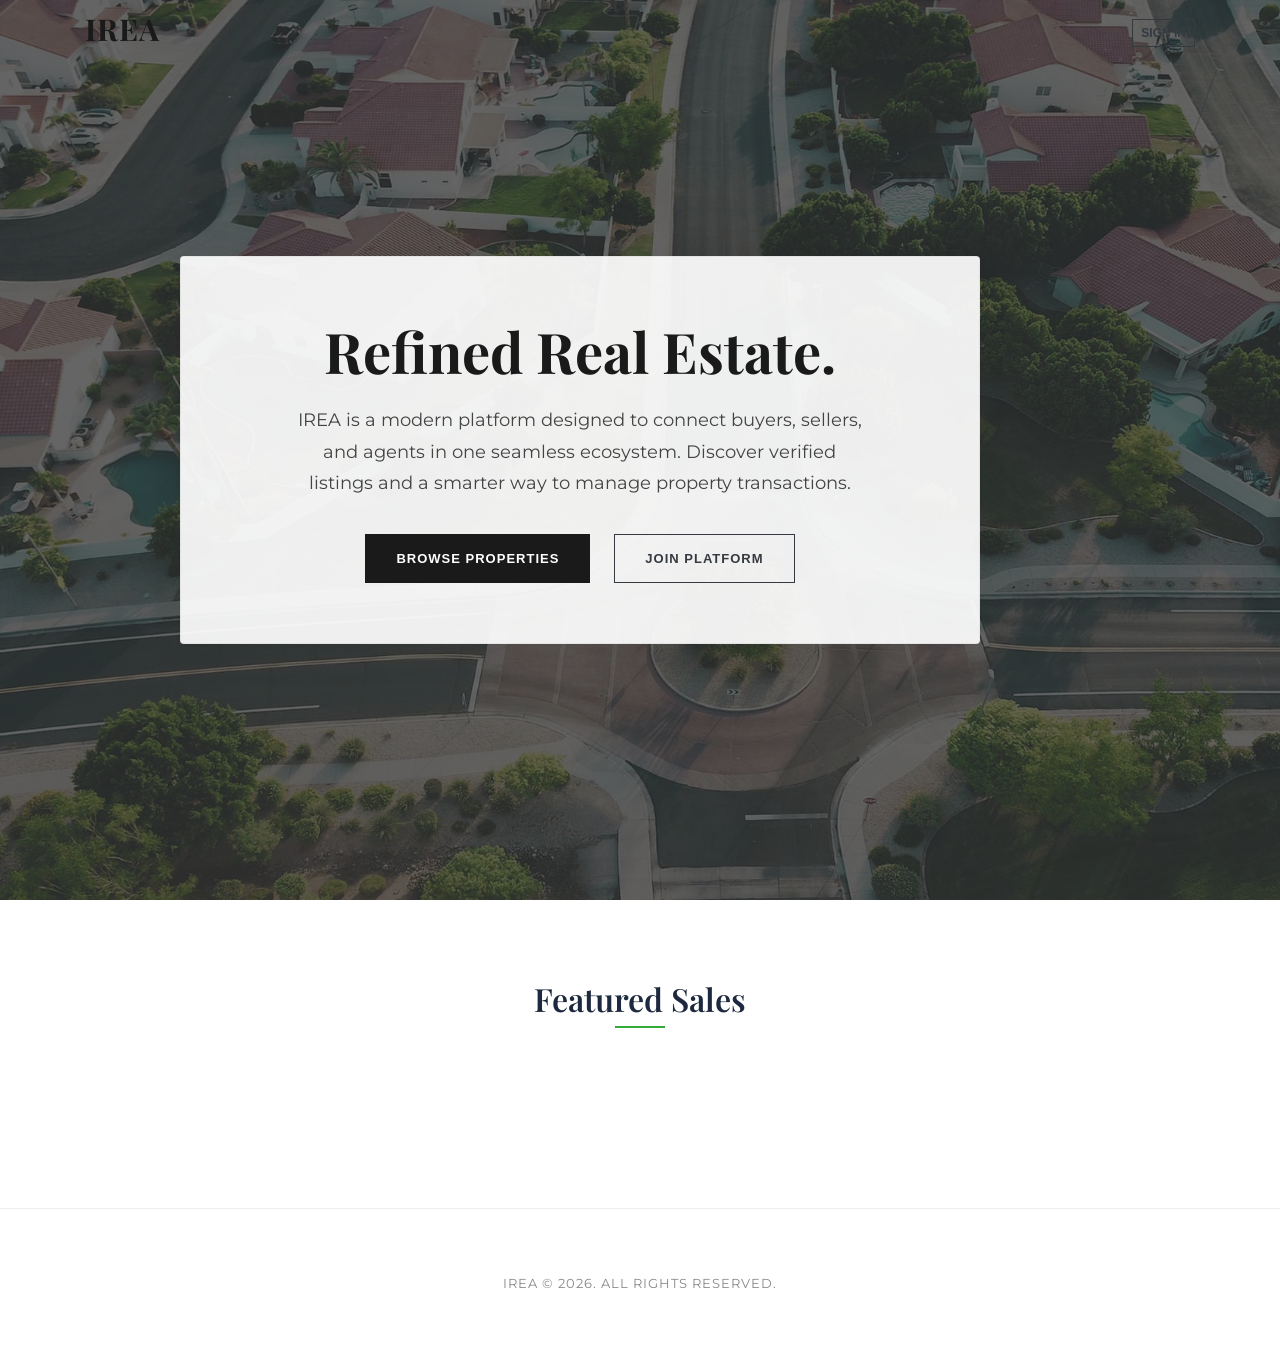
==== commit ac1b89da: "Created admin frontend pages for agents and listings, added quick edit functionality for listings, a" ====
--- a/frontend/index.html
+++ b/frontend/index.html
@@ -236,37 +236,37 @@
             }, 500);
         });
 
+        // In index.html inside loadProperties()
         async function loadProperties() {
             try {
-                const response = await fetch('Final/backend/api/property.php');
+                const response = await fetch('/Final/backend/api/property.php');
                 const result = await response.json();
 
-                if (result.success) {
+                if (result.status === "success") {
                     const listingsContainer = document.getElementById('listings-grid');
                     listingsContainer.innerHTML = "";
 
                     result.data.forEach(p => {
                         const card = `
-                            <div class="col-lg-4 col-md-6 mb-4">
-                                <div class="single_property wow fadeInUp">
-                                    <img src="assets/img/property/1.jpg" class="img-fluid" alt="${p.title}" />
-                                    <div class="single_property_content p-4">
-                                        <h4 style="font-size:20px;">${p.title}</h4>
-                                        <p style="font-size: 14px; color: #777;">${p.description || ''}</p>
-                                        <div style="margin-top: 15px; border-top: 1px solid #f0f0f0; padding-top: 15px; display: flex; justify-content: space-between; align-items: center;">
-                                            <span style="font-weight: 700; color: #1a1a1a;">$${Number(p.price).toLocaleString()}</span>
-                                            <small style="text-transform: uppercase; color: #35ac39; font-weight:600;">${p.area_name || ''}</small>
-                                        </div>
-                                    </div>
+                    <div class="col-lg-4 col-md-6 mb-4">
+                        <div class="single_property wow fadeInUp">
+                            <img src="assets/img/property/1.jpg" class="img-fluid" alt="${p.title}" />
+                            <div class="single_property_content p-4">
+                                <h4 style="font-size:20px;">${p.title}</h4>
+                                <p style="font-size: 14px; color: #777;">${p.description || ''}</p>
+                                <div style="margin-top: 15px; border-top: 1px solid #f0f0f0; padding-top: 15px; display: flex; justify-content: space-between; align-items: center;">
+                                    <span style="font-weight: 700; color: #1a1a1a;">$${Number(p.price).toLocaleString()}</span>
+                                    <small style="text-transform: uppercase; color: #35ac39; font-weight:600;">${p.area_name || ''}</small>
                                 </div>
                             </div>
-                        `;
+                        </div>
+                    </div>
+                `;
                         listingsContainer.innerHTML += card;
                     });
                 }
             } catch (error) {
                 console.error("Fetch Error:", error);
-                document.getElementById('listings-grid').innerHTML = "<p class='text-center'>Property data unavailable.</p>";
             }
         }
 
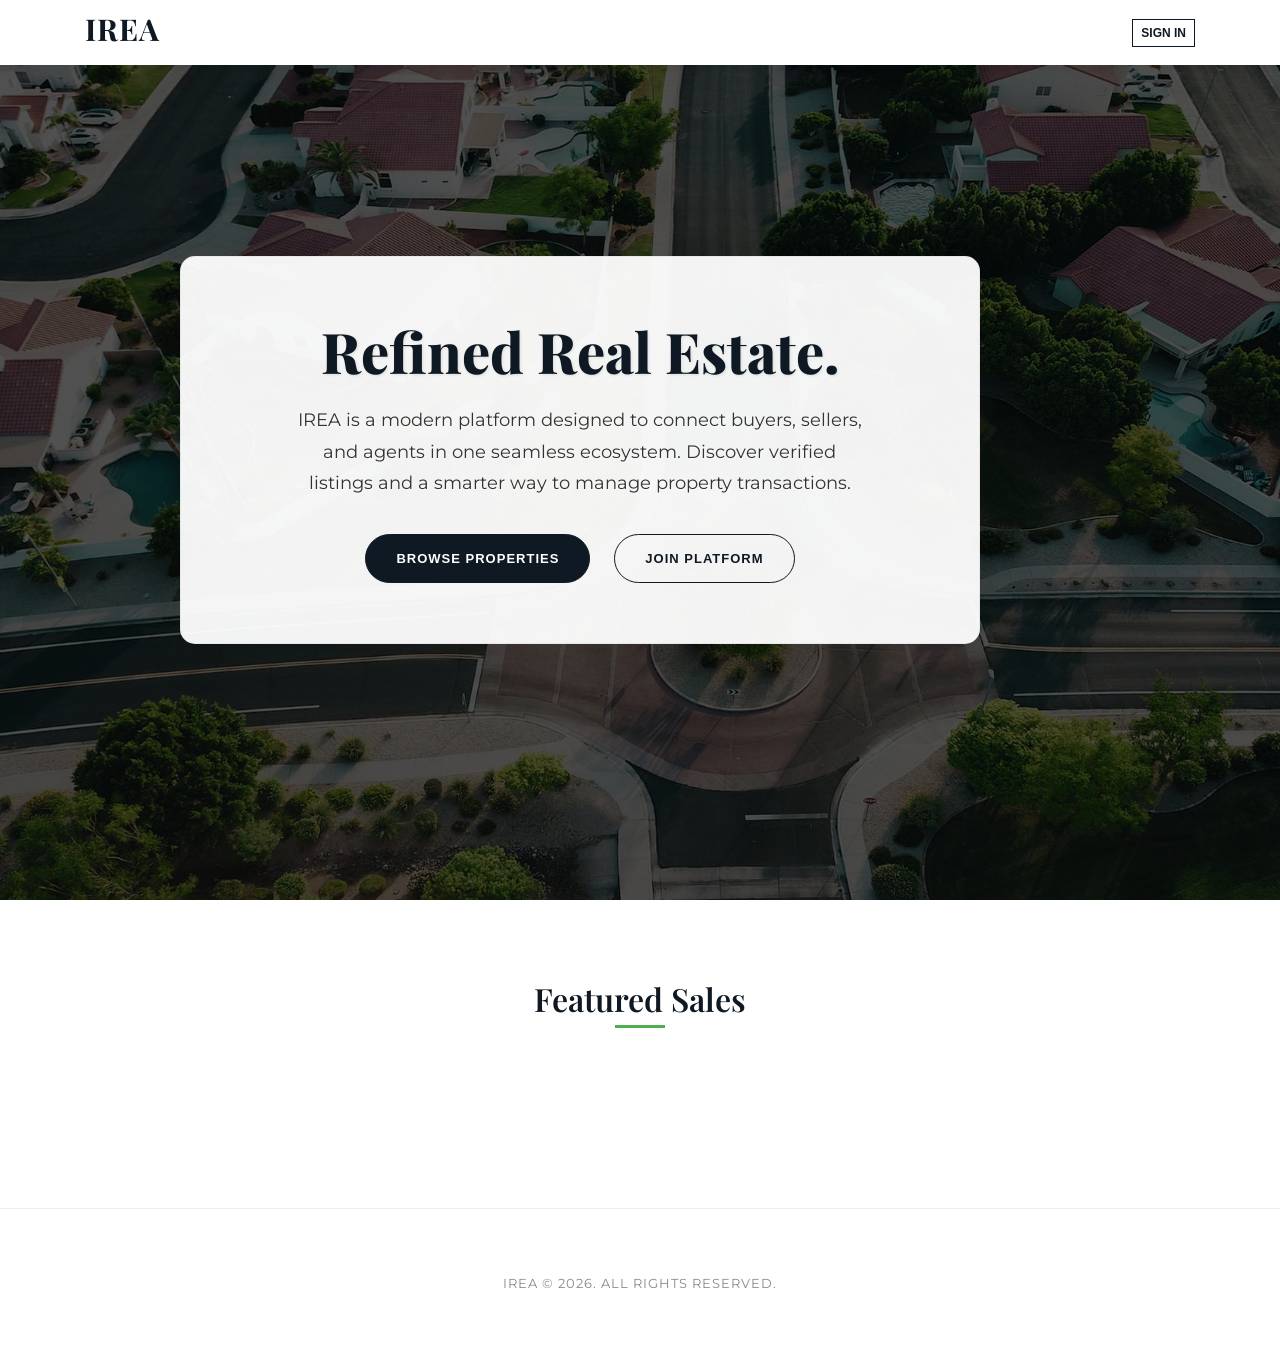
==== commit fc42be19: "UI fixes Co-authored-by: Copilot <copilot@github.com>" ====
--- a/frontend/index.html
+++ b/frontend/index.html
@@ -23,11 +23,20 @@
     <link rel="stylesheet" href="assets/css/responsive.css">
 
     <style>
+        :root {
+            --primary-dark: #0f1923;
+            --accent-green: #4CAF50;
+            --light-bg: #f8f9fa;
+            --text-dark: #333;
+            --text-light: #777;
+            --white: #ffffff;
+        }
+
         /* Core Branding & Typography */
         body {
             font-family: 'Montserrat', sans-serif;
-            background-color: #ffffff;
-            color: #333;
+            background-color: var(--white);
+            color: var(--text-dark);
         }
 
         h1,
@@ -39,34 +48,28 @@
             font-weight: 700;
         }
 
-        /* Fix loader */
-        .preloader {
-            position: fixed;
-            top: 0;
-            left: 0;
-            width: 100%;
-            height: 100%;
-            background: #fff;
-            z-index: 9999;
-            display: flex;
-            align-items: center;
-            justify-content: center;
+        .navbar-brand {
+            color: var(--primary-dark) !important;
+            font-family: 'Playfair Display', serif;
+            font-weight: 800;
+            font-size: 24px;
         }
 
         /* Navbar Styling */
         .site-navbar {
             padding: 15px 0;
-            background: transparent;
+            background: var(--white);
+            box-shadow: 0 2px 10px rgba(0, 0, 0, 0.1);
         }
 
         .irea-brand {
             font-size: 30px;
-            color: #1a1a1a !important;
+            color: var(--primary-dark) !important;
             letter-spacing: 1px;
             text-decoration: none !important;
         }
 
-        /* HERO SECTION - High Visibility Adaptation */
+        /* HERO SECTION */
         .home_bg {
             position: relative;
             min-height: 100vh;
@@ -74,32 +77,34 @@
             align-items: center;
             justify-content: center;
             text-align: center;
-            /* White wash overlay to maintain light theme vibe */
-            background: linear-gradient(rgba(255, 255, 255, 0.35), rgba(255, 255, 255, 0.35)),
-                url('assets/img/bg/home-bg.jpg') no-repeat center center;
+            background: linear-gradient(rgba(0, 0, 0, 0.2), rgba(0, 0, 0, 0.2)), url('assets/img/bg/home-bg.jpg') no-repeat center center;
             background-size: cover;
+            color: var(--white);
         }
 
         .hero-text-container {
-            background: rgba(255, 255, 255, 0.92);
+            background: rgba(255, 255, 255, 0.95);
             padding: 60px 40px;
-            border-radius: 4px;
+            border-radius: 15px;
             max-width: 800px;
-            box-shadow: 0 15px 35px rgba(0, 0, 0, 0.05);
+            box-shadow: 0 20px 40px rgba(0, 0, 0, 0.1);
             border: 1px solid rgba(0, 0, 0, 0.05);
         }
 
         .hero-text h1 {
-            color: #1a1a1a !important;
+            color: var(--primary-dark) !important;
             font-size: 3.5rem;
             margin-bottom: 20px;
+            font-weight: 800;
+            text-shadow: 1px 1px 3px rgba(0, 0, 0, 0.1);
         }
 
         .hero-text p {
-            color: #444 !important;
+            color: var(--text-dark) !important;
             font-size: 1.1rem;
             line-height: 1.8;
             margin-bottom: 35px;
+            text-shadow: 1px 1px 2px rgba(255, 255, 255, 0.8);
         }
 
         .hero-buttons .btn {
@@ -109,32 +114,97 @@
             text-transform: uppercase;
             font-size: 13px;
             letter-spacing: 1px;
-            border-radius: 0;
-            transition: 0.3s;
+            border-radius: 25px;
+            transition: all 0.3s ease;
         }
 
         .btn-primary {
-            background-color: #1a1a1a;
-            border-color: #1a1a1a;
+            background-color: var(--primary-dark);
+            border-color: var(--primary-dark);
+            color: var(--white);
         }
 
         .btn-primary:hover {
-            background-color: #35ac39;
-            /* Success green from auth.html */
-            border-color: #35ac39;
+            background-color: var(--accent-green);
+            border-color: var(--accent-green);
+            transform: translateY(-2px);
+            box-shadow: 0 5px 15px rgba(53, 172, 57, 0.3);
+        }
+
+        .btn-outline-dark {
+            border-color: var(--primary-dark);
+            color: var(--primary-dark);
+        }
+
+        .btn-outline-dark:hover {
+            background-color: var(--primary-dark);
+            color: var(--white);
+            transform: translateY(-2px);
         }
 
         /* Property Listings */
         .single_property {
-            background: #fff;
-            border: 1px solid #f0f0f0;
+            background: var(--white);
+            border: 1px solid #e9ecef;
+            border-radius: 15px;
             margin-bottom: 30px;
-            transition: 0.3s;
+            overflow: hidden;
+            transition: all 0.3s ease;
+            box-shadow: 0 5px 15px rgba(0, 0, 0, 0.05);
         }
 
         .single_property:hover {
-            box-shadow: 0 15px 40px rgba(0, 0, 0, 0.08);
+            box-shadow: 0 15px 40px rgba(0, 0, 0, 0.1);
             transform: translateY(-5px);
+        }
+
+        .single_property img {
+            width: 100%;
+            height: 250px;
+            object-fit: cover;
+            transition: transform 0.3s ease;
+        }
+
+        .single_property:hover img {
+            transform: scale(1.05);
+        }
+
+        .single_property_content {
+            padding: 25px;
+        }
+
+        .single_property_content h4 {
+            font-size: 20px;
+            color: var(--primary-dark);
+            margin-bottom: 10px;
+        }
+
+        .single_property_content p {
+            font-size: 14px;
+            color: var(--text-light);
+            line-height: 1.6;
+            margin-bottom: 15px;
+        }
+
+        .single_property_content .price-area {
+            border-top: 1px solid #e9ecef;
+            padding-top: 15px;
+            display: flex;
+            justify-content: space-between;
+            align-items: center;
+        }
+
+        .price-area .price {
+            font-weight: 700;
+            color: var(--accent-green);
+            font-size: 18px;
+        }
+
+        .price-area .location {
+            text-transform: uppercase;
+            color: var(--accent-green);
+            font-weight: 600;
+            font-size: 12px;
         }
 
         .section-title h2 {
@@ -142,17 +212,62 @@
             margin-bottom: 50px;
             position: relative;
             display: inline-block;
+            color: var(--primary-dark);
         }
 
         .section-title h2::after {
             content: "";
             width: 50px;
-            height: 2px;
-            background: #35ac39;
+            height: 3px;
+            background: var(--accent-green);
             position: absolute;
             bottom: -10px;
             left: 50%;
             transform: translateX(-50%);
+        }
+
+        /* Footer */
+        .footer-area {
+            padding: 60px 0;
+            background: var(--light-bg);
+            border-top: 1px solid #e9ecef;
+            color: var(--text-light);
+        }
+
+        /* Preloader */
+        .preloader {
+            position: fixed;
+            top: 0;
+            left: 0;
+            width: 100%;
+            height: 100%;
+            background: var(--white);
+            z-index: 9999;
+            display: flex;
+            align-items: center;
+            justify-content: center;
+        }
+
+        .preloader .status p {
+            font-family: 'Playfair Display', serif;
+            font-size: 24px;
+            font-weight: 700;
+            color: var(--primary-dark);
+        }
+
+        /* Responsive */
+        @media (max-width: 768px) {
+            .hero-text h1 {
+                font-size: 2.5rem;
+            }
+
+            .hero-text-container {
+                padding: 40px 20px;
+            }
+
+            .single_property_content {
+                padding: 20px;
+            }
         }
     </style>
 </head>
@@ -250,13 +365,13 @@
                         const card = `
                     <div class="col-lg-4 col-md-6 mb-4">
                         <div class="single_property wow fadeInUp">
-                            <img src="assets/img/property/1.jpg" class="img-fluid" alt="${p.title}" />
-                            <div class="single_property_content p-4">
-                                <h4 style="font-size:20px;">${p.title}</h4>
-                                <p style="font-size: 14px; color: #777;">${p.description || ''}</p>
-                                <div style="margin-top: 15px; border-top: 1px solid #f0f0f0; padding-top: 15px; display: flex; justify-content: space-between; align-items: center;">
-                                    <span style="font-weight: 700; color: #1a1a1a;">$${Number(p.price).toLocaleString()}</span>
-                                    <small style="text-transform: uppercase; color: #35ac39; font-weight:600;">${p.area_name || ''}</small>
+                            <img src="assets/img/property/1.jpg" alt="${p.title}" />
+                            <div class="single_property_content">
+                                <h4>${p.title}</h4>
+                                <p>${p.description || 'No description available.'}</p>
+                                <div class="price-area">
+                                    <span class="price">$${Number(p.price).toLocaleString()}</span>
+                                    <small class="location">${p.area_name || 'N/A'}</small>
                                 </div>
                             </div>
                         </div>
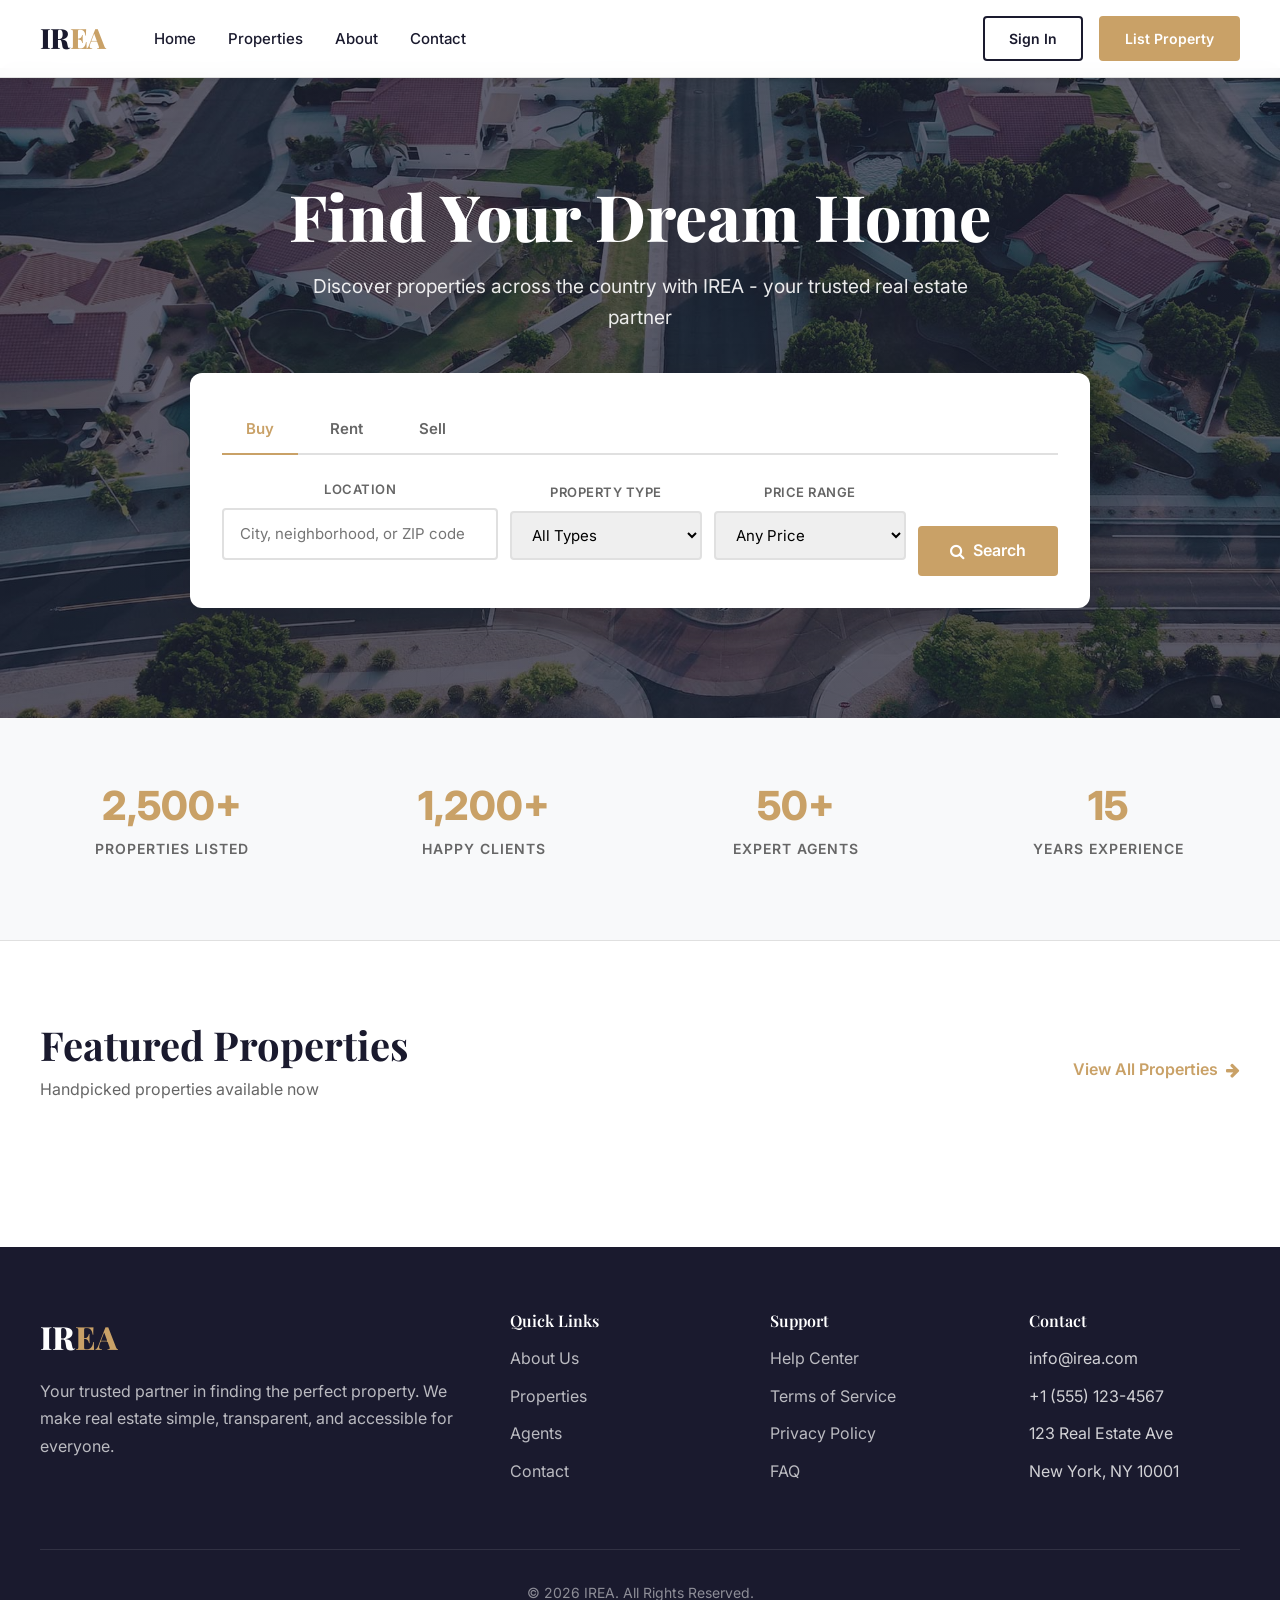
==== commit b4a6c2db: "UI" ====
--- a/frontend/index.html
+++ b/frontend/index.html
@@ -8,265 +8,737 @@
     <title>IREA - Real Estate Platform</title>
 
     <link rel="stylesheet" href="assets/bootstrap/css/bootstrap.min.css">
-
     <link
-        href="https://fonts.googleapis.com/css2?family=Montserrat:wght@300;400;600;700&family=Playfair+Display:wght@700;800&display=swap"
+        href="https://fonts.googleapis.com/css2?family=Inter:wght@300;400;500;600;700;800&family=Playfair+Display:wght@600;700;800&display=swap"
         rel="stylesheet">
-
     <link rel="stylesheet" href="assets/fonts/font-awesome.min.css">
     <link rel="stylesheet" href="assets/fonts/themify-icons.css">
-    <link rel="stylesheet" href="assets/owlcarousel/css/owl.carousel.css">
-    <link rel="stylesheet" href="assets/owlcarousel/css/owl.theme.css">
-    <link rel="stylesheet" href="assets/css/animate.css">
-    <link rel="stylesheet" href="assets/css/menu.css">
-    <link rel="stylesheet" href="assets/css/style.css">
-    <link rel="stylesheet" href="assets/css/responsive.css">
 
     <style>
         :root {
-            --primary-dark: #0f1923;
-            --accent-green: #4CAF50;
-            --light-bg: #f8f9fa;
-            --text-dark: #333;
-            --text-light: #777;
-            --white: #ffffff;
-        }
-
-        /* Core Branding & Typography */
+            --primary: #1a1a2e;
+            --accent: #c9a167;
+            --accent-light: #e8d5b7;
+            --accent-dark: #a98851;
+            --surface: #FFFFFF;
+            --surface-alt: #f8f9fa;
+            --surface-dark: #2a2a3e;
+            --border: #e0e0e0;
+            --text-primary: #1a1a2e;
+            --text-secondary: #666666;
+            --text-tertiary: #999999;
+            --success: #28a745;
+            --info: #17a2b8;
+            --shadow-sm: 0 2px 4px rgba(0, 0, 0, 0.08);
+            --shadow-md: 0 4px 12px rgba(0, 0, 0, 0.1);
+            --shadow-lg: 0 8px 24px rgba(0, 0, 0, 0.12);
+            --shadow-xl: 0 16px 48px rgba(0, 0, 0, 0.15);
+            --radius-sm: 4px;
+            --radius-md: 8px;
+            --radius-lg: 12px;
+        }
+
+        * {
+            margin: 0;
+            padding: 0;
+            box-sizing: border-box;
+        }
+
         body {
-            font-family: 'Montserrat', sans-serif;
-            background-color: var(--white);
-            color: var(--text-dark);
+            font-family: 'Inter', -apple-system, BlinkMacSystemFont, sans-serif;
+            background-color: var(--surface);
+            color: var(--text-primary);
+            line-height: 1.6;
+            -webkit-font-smoothing: antialiased;
         }
 
         h1,
         h2,
         h3,
         h4,
+        h5,
+        h6 {
+            font-family: 'Playfair Display', serif;
+            font-weight: 700;
+            line-height: 1.2;
+        }
+
+        /* NAVBAR */
+        .site-navbar {
+            position: fixed;
+            top: 0;
+            left: 0;
+            right: 0;
+            z-index: 1000;
+            background: rgba(255, 255, 255, 0.98);
+            backdrop-filter: blur(10px);
+            border-bottom: 1px solid var(--border);
+            box-shadow: var(--shadow-sm);
+        }
+
+        .navbar-container {
+            max-width: 1400px;
+            margin: 0 auto;
+            padding: 16px 40px;
+            display: flex;
+            align-items: center;
+            justify-content: space-between;
+        }
+
+        .nav-left {
+            display: flex;
+            align-items: center;
+            gap: 48px;
+        }
+
         .irea-brand {
             font-family: 'Playfair Display', serif;
-            font-weight: 700;
-        }
-
-        .navbar-brand {
-            color: var(--primary-dark) !important;
-            font-family: 'Playfair Display', serif;
+            font-size: 28px;
             font-weight: 800;
-            font-size: 24px;
-        }
-
-        /* Navbar Styling */
-        .site-navbar {
-            padding: 15px 0;
-            background: var(--white);
-            box-shadow: 0 2px 10px rgba(0, 0, 0, 0.1);
-        }
-
-        .irea-brand {
-            font-size: 30px;
-            color: var(--primary-dark) !important;
-            letter-spacing: 1px;
+            color: var(--primary) !important;
             text-decoration: none !important;
+            letter-spacing: -0.02em;
+        }
+
+        .irea-brand span {
+            color: var(--accent);
+        }
+
+        .nav-menu {
+            display: flex;
+            gap: 32px;
+            list-style: none;
+            margin: 0;
+        }
+
+        .nav-menu a {
+            color: var(--text-primary);
+            text-decoration: none;
+            font-size: 15px;
+            font-weight: 500;
+            transition: color 0.3s;
+        }
+
+        .nav-menu a:hover {
+            color: var(--accent);
+        }
+
+        .nav-actions {
+            display: flex;
+            align-items: center;
+            gap: 16px;
+        }
+
+        .btn {
+            padding: 10px 24px;
+            font-size: 14px;
+            font-weight: 600;
+            border-radius: var(--radius-sm);
+            transition: all 0.3s ease;
+            text-decoration: none;
+            display: inline-block;
+            border: none;
+            cursor: pointer;
+        }
+
+        .btn-outline {
+            border: 2px solid var(--primary);
+            color: var(--primary);
+            background: transparent;
+        }
+
+        .btn-outline:hover {
+            background: var(--primary);
+            color: var(--surface);
+        }
+
+        .btn-primary {
+            background: var(--accent);
+            color: var(--surface);
+            border: 2px solid var(--accent);
+        }
+
+        .btn-primary:hover {
+            background: var(--accent-dark);
+            border-color: var(--accent-dark);
         }
 
         /* HERO SECTION */
         .home_bg {
             position: relative;
-            min-height: 100vh;
+            height: 650px;
             display: flex;
             align-items: center;
             justify-content: center;
+            background: linear-gradient(rgba(26, 26, 46, 0.7), rgba(26, 26, 46, 0.7)),
+                url('assets/img/bg/home-bg.jpg') no-repeat center center;
+            background-size: cover;
+            margin-top: 68px;
+        }
+
+        .hero-content {
+            max-width: 1400px;
+            margin: 0 auto;
+            padding: 0 40px;
             text-align: center;
-            background: linear-gradient(rgba(0, 0, 0, 0.2), rgba(0, 0, 0, 0.2)), url('assets/img/bg/home-bg.jpg') no-repeat center center;
-            background-size: cover;
-            color: var(--white);
-        }
-
-        .hero-text-container {
-            background: rgba(255, 255, 255, 0.95);
-            padding: 60px 40px;
-            border-radius: 15px;
-            max-width: 800px;
-            box-shadow: 0 20px 40px rgba(0, 0, 0, 0.1);
-            border: 1px solid rgba(0, 0, 0, 0.05);
         }
 
         .hero-text h1 {
-            color: var(--primary-dark) !important;
-            font-size: 3.5rem;
-            margin-bottom: 20px;
+            font-size: clamp(2.5rem, 6vw, 4rem);
+            color: var(--surface);
+            margin-bottom: 16px;
             font-weight: 800;
-            text-shadow: 1px 1px 3px rgba(0, 0, 0, 0.1);
         }
 
         .hero-text p {
-            color: var(--text-dark) !important;
-            font-size: 1.1rem;
-            line-height: 1.8;
-            margin-bottom: 35px;
-            text-shadow: 1px 1px 2px rgba(255, 255, 255, 0.8);
-        }
-
-        .hero-buttons .btn {
-            margin: 0 10px;
-            padding: 14px 30px;
+            font-size: 1.2rem;
+            color: rgba(255, 255, 255, 0.9);
+            margin-bottom: 40px;
+            max-width: 700px;
+            margin-left: auto;
+            margin-right: auto;
+        }
+
+        /* SEARCH BAR */
+        .search-container {
+            background: var(--surface);
+            border-radius: var(--radius-lg);
+            padding: 32px;
+            box-shadow: var(--shadow-xl);
+            max-width: 900px;
+            margin: 0 auto;
+        }
+
+        .search-tabs {
+            display: flex;
+            gap: 8px;
+            margin-bottom: 24px;
+            border-bottom: 2px solid var(--border);
+            padding-bottom: 0;
+        }
+
+        .search-tab {
+            padding: 12px 24px;
+            background: transparent;
+            border: none;
+            font-size: 15px;
             font-weight: 600;
+            color: var(--text-secondary);
+            cursor: pointer;
+            position: relative;
+            transition: all 0.3s;
+        }
+
+        .search-tab.active {
+            color: var(--accent);
+        }
+
+        .search-tab.active::after {
+            content: '';
+            position: absolute;
+            bottom: -2px;
+            left: 0;
+            right: 0;
+            height: 2px;
+            background: var(--accent);
+        }
+
+        .search-form {
+            display: grid;
+            grid-template-columns: 2fr 1.5fr 1.5fr auto;
+            gap: 12px;
+            align-items: end;
+        }
+
+        .form-group {
+            display: flex;
+            flex-direction: column;
+        }
+
+        .form-group label {
+            font-size: 13px;
+            font-weight: 600;
+            color: var(--text-secondary);
+            margin-bottom: 8px;
             text-transform: uppercase;
-            font-size: 13px;
+            letter-spacing: 0.5px;
+        }
+
+        .form-group input,
+        .form-group select {
+            padding: 12px 16px;
+            border: 2px solid var(--border);
+            border-radius: var(--radius-sm);
+            font-size: 15px;
+            font-family: inherit;
+            transition: all 0.3s;
+        }
+
+        .form-group input:focus,
+        .form-group select:focus {
+            outline: none;
+            border-color: var(--accent);
+        }
+
+        .btn-search {
+            padding: 12px 32px;
+            background: var(--accent);
+            color: var(--surface);
+            font-weight: 600;
+            border: none;
+            border-radius: var(--radius-sm);
+            cursor: pointer;
+            transition: all 0.3s;
+            display: flex;
+            align-items: center;
+            gap: 8px;
+        }
+
+        .btn-search:hover {
+            background: var(--accent-dark);
+        }
+
+        /* STATS SECTION */
+        .stats-section {
+            background: var(--surface-alt);
+            padding: 64px 0;
+            border-bottom: 1px solid var(--border);
+        }
+
+        .stats-container {
+            max-width: 1400px;
+            margin: 0 auto;
+            padding: 0 40px;
+            display: grid;
+            grid-template-columns: repeat(auto-fit, minmax(200px, 1fr));
+            gap: 48px;
+            text-align: center;
+        }
+
+        .stat-item h3 {
+            font-size: 2.5rem;
+            color: var(--accent);
+            margin-bottom: 8px;
+            font-family: 'Inter', sans-serif;
+            font-weight: 800;
+        }
+
+        .stat-item p {
+            font-size: 14px;
+            color: var(--text-secondary);
+            text-transform: uppercase;
             letter-spacing: 1px;
-            border-radius: 25px;
-            transition: all 0.3s ease;
-        }
-
-        .btn-primary {
-            background-color: var(--primary-dark);
-            border-color: var(--primary-dark);
-            color: var(--white);
-        }
-
-        .btn-primary:hover {
-            background-color: var(--accent-green);
-            border-color: var(--accent-green);
-            transform: translateY(-2px);
-            box-shadow: 0 5px 15px rgba(53, 172, 57, 0.3);
-        }
-
-        .btn-outline-dark {
-            border-color: var(--primary-dark);
-            color: var(--primary-dark);
-        }
-
-        .btn-outline-dark:hover {
-            background-color: var(--primary-dark);
-            color: var(--white);
-            transform: translateY(-2px);
-        }
-
-        /* Property Listings */
+            font-weight: 600;
+        }
+
+        /* SECTION */
+        .section-padding {
+            padding: 80px 0;
+        }
+
+        .section-container {
+            max-width: 1400px;
+            margin: 0 auto;
+            padding: 0 40px;
+        }
+
+        .section-header {
+            display: flex;
+            justify-content: space-between;
+            align-items: center;
+            margin-bottom: 48px;
+        }
+
+        .section-title h2 {
+            font-size: 2.5rem;
+            color: var(--primary);
+            margin-bottom: 8px;
+        }
+
+        .section-title p {
+            color: var(--text-secondary);
+            font-size: 1rem;
+        }
+
+        .view-all {
+            color: var(--accent);
+            text-decoration: none;
+            font-weight: 600;
+            display: flex;
+            align-items: center;
+            gap: 8px;
+            transition: gap 0.3s;
+        }
+
+        .view-all:hover {
+            gap: 12px;
+        }
+
+        /* PROPERTY CARDS */
+        #listings-grid {
+            display: grid;
+            grid-template-columns: repeat(auto-fill, minmax(360px, 1fr));
+            gap: 32px;
+        }
+
         .single_property {
-            background: var(--white);
-            border: 1px solid #e9ecef;
-            border-radius: 15px;
-            margin-bottom: 30px;
+            background: var(--surface);
+            border-radius: var(--radius-lg);
             overflow: hidden;
-            transition: all 0.3s ease;
-            box-shadow: 0 5px 15px rgba(0, 0, 0, 0.05);
+            transition: all 0.4s cubic-bezier(0.4, 0, 0.2, 1);
+            box-shadow: var(--shadow-sm);
+            border: 1px solid var(--border);
+            cursor: pointer;
         }
 
         .single_property:hover {
-            box-shadow: 0 15px 40px rgba(0, 0, 0, 0.1);
-            transform: translateY(-5px);
+            transform: translateY(-8px);
+            box-shadow: var(--shadow-xl);
+        }
+
+        .property-image-wrapper {
+            position: relative;
+            overflow: hidden;
+            height: 260px;
+            background: var(--surface-alt);
         }
 
         .single_property img {
             width: 100%;
-            height: 250px;
+            height: 100%;
             object-fit: cover;
-            transition: transform 0.3s ease;
+            transition: transform 0.6s cubic-bezier(0.4, 0, 0.2, 1);
         }
 
         .single_property:hover img {
-            transform: scale(1.05);
+            transform: scale(1.1);
+        }
+
+        .property-badges {
+            position: absolute;
+            top: 16px;
+            left: 16px;
+            display: flex;
+            flex-direction: column;
+            gap: 8px;
+        }
+
+        .property-badge {
+            background: var(--accent);
+            color: var(--surface);
+            padding: 6px 12px;
+            border-radius: var(--radius-sm);
+            font-size: 11px;
+            font-weight: 700;
+            text-transform: uppercase;
+            letter-spacing: 0.5px;
+        }
+
+        .property-badge.sale {
+            background: var(--success);
+        }
+
+        .property-favorite {
+            position: absolute;
+            top: 16px;
+            right: 16px;
+            width: 36px;
+            height: 36px;
+            background: rgba(255, 255, 255, 0.95);
+            border-radius: 50%;
+            display: flex;
+            align-items: center;
+            justify-content: center;
+            cursor: pointer;
+            transition: all 0.3s;
+            border: none;
+        }
+
+        .property-favorite:hover {
+            background: var(--accent);
+            color: var(--surface);
         }
 
         .single_property_content {
-            padding: 25px;
-        }
-
-        .single_property_content h4 {
+            padding: 24px;
+        }
+
+        .property-price {
+            font-size: 28px;
+            font-weight: 800;
+            color: var(--accent);
+            margin-bottom: 12px;
+            font-family: 'Inter', sans-serif;
+        }
+
+        .property-title {
             font-size: 20px;
-            color: var(--primary-dark);
-            margin-bottom: 10px;
-        }
-
-        .single_property_content p {
+            color: var(--primary);
+            margin-bottom: 8px;
+            font-weight: 700;
+        }
+
+        .property-location {
+            display: flex;
+            align-items: center;
+            gap: 6px;
+            color: var(--text-tertiary);
             font-size: 14px;
-            color: var(--text-light);
+            margin-bottom: 16px;
+        }
+
+        .property-description {
+            font-size: 14px;
+            color: var(--text-secondary);
             line-height: 1.6;
-            margin-bottom: 15px;
-        }
-
-        .single_property_content .price-area {
-            border-top: 1px solid #e9ecef;
-            padding-top: 15px;
-            display: flex;
-            justify-content: space-between;
-            align-items: center;
-        }
-
-        .price-area .price {
-            font-weight: 700;
-            color: var(--accent-green);
-            font-size: 18px;
-        }
-
-        .price-area .location {
-            text-transform: uppercase;
-            color: var(--accent-green);
+            margin-bottom: 20px;
+            display: -webkit-box;
+            -webkit-line-clamp: 2;
+            -webkit-box-orient: vertical;
+            overflow: hidden;
+        }
+
+        .property-features {
+            display: flex;
+            gap: 20px;
+            padding-top: 16px;
+            border-top: 1px solid var(--border);
+        }
+
+        .feature-item {
+            display: flex;
+            align-items: center;
+            gap: 6px;
+            font-size: 14px;
+            color: var(--text-secondary);
+        }
+
+        .feature-item i {
+            color: var(--accent);
+            font-size: 16px;
+        }
+
+        /* FOOTER */
+        .footer-area {
+            background: var(--primary);
+            padding: 64px 0 24px;
+            color: rgba(255, 255, 255, 0.8);
+        }
+
+        .footer-content {
+            max-width: 1400px;
+            margin: 0 auto;
+            padding: 0 40px;
+        }
+
+        .footer-grid {
+            display: grid;
+            grid-template-columns: 2fr 1fr 1fr 1fr;
+            gap: 48px;
+            margin-bottom: 48px;
+        }
+
+        .footer-brand {
+            font-family: 'Playfair Display', serif;
+            font-size: 32px;
+            font-weight: 800;
+            color: var(--surface);
+            margin-bottom: 16px;
+        }
+
+        .footer-brand span {
+            color: var(--accent);
+        }
+
+        .footer-text {
+            color: rgba(255, 255, 255, 0.7);
+            line-height: 1.7;
+            margin-bottom: 24px;
+        }
+
+        .footer-section h4 {
+            color: var(--surface);
+            font-size: 16px;
+            margin-bottom: 16px;
             font-weight: 600;
-            font-size: 12px;
-        }
-
-        .section-title h2 {
-            font-size: 32px;
-            margin-bottom: 50px;
-            position: relative;
-            display: inline-block;
-            color: var(--primary-dark);
-        }
-
-        .section-title h2::after {
-            content: "";
-            width: 50px;
-            height: 3px;
-            background: var(--accent-green);
-            position: absolute;
-            bottom: -10px;
-            left: 50%;
-            transform: translateX(-50%);
-        }
-
-        /* Footer */
-        .footer-area {
-            padding: 60px 0;
-            background: var(--light-bg);
-            border-top: 1px solid #e9ecef;
-            color: var(--text-light);
-        }
-
-        /* Preloader */
+        }
+
+        .footer-links {
+            list-style: none;
+        }
+
+        .footer-links li {
+            margin-bottom: 12px;
+        }
+
+        .footer-links a {
+            color: rgba(255, 255, 255, 0.7);
+            text-decoration: none;
+            transition: color 0.3s;
+        }
+
+        .footer-links a:hover {
+            color: var(--accent);
+        }
+
+        .footer-bottom {
+            padding-top: 32px;
+            border-top: 1px solid rgba(255, 255, 255, 0.1);
+            text-align: center;
+        }
+
+        .footer-bottom p {
+            font-size: 14px;
+            color: rgba(255, 255, 255, 0.5);
+        }
+
+        /* PRELOADER */
         .preloader {
             position: fixed;
             top: 0;
             left: 0;
             width: 100%;
             height: 100%;
-            background: var(--white);
+            background: var(--surface);
             z-index: 9999;
             display: flex;
             align-items: center;
             justify-content: center;
+            transition: opacity 0.5s ease;
         }
 
         .preloader .status p {
             font-family: 'Playfair Display', serif;
-            font-size: 24px;
-            font-weight: 700;
-            color: var(--primary-dark);
-        }
-
-        /* Responsive */
+            font-size: 48px;
+            font-weight: 800;
+            color: var(--primary);
+        }
+
+        .preloader .status span {
+            color: var(--accent);
+        }
+
+        /* ANIMATIONS */
+        .fade-in {
+            opacity: 0;
+            animation: fadeIn 0.8s ease forwards;
+        }
+
+        .fade-in-up {
+            opacity: 0;
+            animation: fadeInUp 0.8s ease forwards;
+        }
+
+        @keyframes fadeIn {
+            to {
+                opacity: 1;
+            }
+        }
+
+        @keyframes fadeInUp {
+            from {
+                opacity: 0;
+                transform: translateY(30px);
+            }
+
+            to {
+                opacity: 1;
+                transform: translateY(0);
+            }
+        }
+
+        .stagger-1 {
+            animation-delay: 0.1s;
+        }
+
+        .stagger-2 {
+            animation-delay: 0.2s;
+        }
+
+        .stagger-3 {
+            animation-delay: 0.3s;
+        }
+
+        .stagger-4 {
+            animation-delay: 0.4s;
+        }
+
+        .stagger-5 {
+            animation-delay: 0.5s;
+        }
+
+        .stagger-6 {
+            animation-delay: 0.6s;
+        }
+
+        /* RESPONSIVE */
+        @media (max-width: 1200px) {
+            .footer-grid {
+                grid-template-columns: repeat(2, 1fr);
+            }
+        }
+
+        @media (max-width: 992px) {
+            .nav-menu {
+                display: none;
+            }
+
+            .search-form {
+                grid-template-columns: 1fr;
+            }
+
+            #listings-grid {
+                grid-template-columns: repeat(auto-fill, minmax(300px, 1fr));
+                gap: 24px;
+            }
+
+            .stats-container {
+                grid-template-columns: repeat(2, 1fr);
+            }
+        }
+
         @media (max-width: 768px) {
-            .hero-text h1 {
-                font-size: 2.5rem;
-            }
-
-            .hero-text-container {
-                padding: 40px 20px;
-            }
-
-            .single_property_content {
-                padding: 20px;
+            .navbar-container {
+                padding: 16px 24px;
+            }
+
+            .irea-brand {
+                font-size: 24px;
+            }
+
+            .hero-content {
+                padding: 0 24px;
+            }
+
+            .home_bg {
+                height: 500px;
+            }
+
+            .search-container {
+                padding: 24px;
+            }
+
+            .section-container {
+                padding: 0 24px;
+            }
+
+            .section-header {
+                flex-direction: column;
+                align-items: flex-start;
+                gap: 16px;
+            }
+
+            #listings-grid {
+                grid-template-columns: 1fr;
+            }
+
+            .footer-grid {
+                grid-template-columns: 1fr;
+                gap: 32px;
+            }
+
+            .footer-content {
+                padding: 0 24px;
             }
         }
     </style>
@@ -276,71 +748,158 @@
 
     <div class="preloader" id="preloader">
         <div class="status">
-            <p style="font-family: 'Playfair Display', serif; font-size: 24px; font-weight: 700;">IREA</p>
+            <p>IR<span>EA</span></p>
         </div>
     </div>
 
-    <header class="site-navbar js-sticky-header site-navbar-target">
-        <div class="container">
-            <div class="row align-items-center">
-                <div class="col-6">
-                    <a href="index.html" class="irea-brand">IR<span>EA</span></a>
-                </div>
-                <div class="col-6 text-right">
-                    <a href="auth.html" class="btn btn-sm btn-outline-dark"
-                        style="font-weight:600; text-transform: uppercase; font-size: 12px; border-radius: 0;">Sign
-                        In</a>
-                </div>
+    <header class="site-navbar">
+        <div class="navbar-container">
+            <div class="nav-left">
+                <a href="index.html" class="irea-brand">IR<span>EA</span></a>
+                <ul class="nav-menu">
+                    <li><a href="#home">Home</a></li>
+                    <li><a href="#latest-listings">Properties</a></li>
+                    <li><a href="#about">About</a></li>
+                    <li><a href="#contact">Contact</a></li>
+                </ul>
+            </div>
+            <div class="nav-actions">
+                <a href="auth.html" class="btn btn-outline">Sign In</a>
+                <a href="auth.html" class="btn btn-primary">List Property</a>
             </div>
         </div>
     </header>
 
     <section id="home" class="home_bg">
-        <div class="container">
-            <div class="row justify-content-center">
-                <div class="col-lg-10">
-                    <div class="hero-text-container wow fadeInUp">
-                        <div class="hero-text">
-                            <h1>Refined Real Estate.</h1>
-                            <p>
-                                IREA is a modern platform designed to connect buyers, sellers, and agents
-                                in one seamless ecosystem. Discover verified listings and a smarter way to manage
-                                property transactions.
-                            </p>
-                            <div class="hero-buttons">
-                                <a href="#latest-listings" class="btn btn-primary btn-lg">Browse Properties</a>
-                                <a href="auth.html" class="btn btn-outline-dark btn-lg">Join Platform</a>
-                            </div>
-                        </div>
+        <div class="hero-content fade-in-up">
+            <div class="hero-text">
+                <h1>Find Your Dream Home</h1>
+                <p>Discover properties across the country with IREA - your trusted real estate partner</p>
+            </div>
+
+            <div class="search-container">
+                <div class="search-tabs">
+                    <button class="search-tab active">Buy</button>
+                    <button class="search-tab">Rent</button>
+                    <button class="search-tab">Sell</button>
+                </div>
+                <form class="search-form">
+                    <div class="form-group">
+                        <label>Location</label>
+                        <input type="text" placeholder="City, neighborhood, or ZIP code">
                     </div>
-                </div>
+                    <div class="form-group">
+                        <label>Property Type</label>
+                        <select>
+                            <option>All Types</option>
+                            <option>House</option>
+                            <option>Apartment</option>
+                            <option>Condo</option>
+                            <option>Land</option>
+                        </select>
+                    </div>
+                    <div class="form-group">
+                        <label>Price Range</label>
+                        <select>
+                            <option>Any Price</option>
+                            <option>$0 - $200K</option>
+                            <option>$200K - $500K</option>
+                            <option>$500K - $1M</option>
+                            <option>$1M+</option>
+                        </select>
+                    </div>
+                    <button type="button" class="btn-search">
+                        <i class="fa fa-search"></i>
+                        Search
+                    </button>
+                </form>
             </div>
         </div>
     </section>
 
-    <section class="section-padding" id="latest-listings">
-        <div class="container">
-            <div class="section-title text-center">
-                <h2>Featured Sales</h2>
-            </div>
-            <div class="row" id="listings-grid">
+    <section class="stats-section">
+        <div class="stats-container">
+            <div class="stat-item fade-in stagger-1">
+                <h3>2,500+</h3>
+                <p>Properties Listed</p>
+            </div>
+            <div class="stat-item fade-in stagger-2">
+                <h3>1,200+</h3>
+                <p>Happy Clients</p>
+            </div>
+            <div class="stat-item fade-in stagger-3">
+                <h3>50+</h3>
+                <p>Expert Agents</p>
+            </div>
+            <div class="stat-item fade-in stagger-4">
+                <h3>15</h3>
+                <p>Years Experience</p>
             </div>
         </div>
     </section>
 
-    <footer class="footer-area" style="padding: 60px 0; background: #fff; border-top: 1px solid #eee;">
-        <div class="container text-center">
-            <p style="color:#888; font-size: 13px; letter-spacing: 1px;">IREA © 2026. ALL RIGHTS RESERVED.</p>
+    <section class="section-padding" id="latest-listings">
+        <div class="section-container">
+            <div class="section-header">
+                <div class="section-title">
+                    <h2>Featured Properties</h2>
+                    <p>Handpicked properties available now</p>
+                </div>
+                <a href="#" class="view-all">
+                    View All Properties
+                    <i class="fa fa-arrow-right"></i>
+                </a>
+            </div>
+            <div id="listings-grid"></div>
+        </div>
+    </section>
+
+    <footer class="footer-area">
+        <div class="footer-content">
+            <div class="footer-grid">
+                <div class="footer-section">
+                    <div class="footer-brand">IR<span>EA</span></div>
+                    <p class="footer-text">Your trusted partner in finding the perfect property. We make real estate
+                        simple, transparent, and accessible for everyone.</p>
+                </div>
+                <div class="footer-section">
+                    <h4>Quick Links</h4>
+                    <ul class="footer-links">
+                        <li><a href="#">About Us</a></li>
+                        <li><a href="#">Properties</a></li>
+                        <li><a href="#">Agents</a></li>
+                        <li><a href="#">Contact</a></li>
+                    </ul>
+                </div>
+                <div class="footer-section">
+                    <h4>Support</h4>
+                    <ul class="footer-links">
+                        <li><a href="#">Help Center</a></li>
+                        <li><a href="#">Terms of Service</a></li>
+                        <li><a href="#">Privacy Policy</a></li>
+                        <li><a href="#">FAQ</a></li>
+                    </ul>
+                </div>
+                <div class="footer-section">
+                    <h4>Contact</h4>
+                    <ul class="footer-links">
+                        <li>info@irea.com</li>
+                        <li>+1 (555) 123-4567</li>
+                        <li>123 Real Estate Ave</li>
+                        <li>New York, NY 10001</li>
+                    </ul>
+                </div>
+            </div>
+            <div class="footer-bottom">
+                <p>© 2026 IREA. All Rights Reserved.</p>
+            </div>
         </div>
     </footer>
 
     <script src="assets/js/jquery-1.12.4.min.js"></script>
     <script src="assets/bootstrap/js/bootstrap.min.js"></script>
-    <script src="assets/js/wow.min.js"></script>
 
     <script>
-        new WOW().init();
-
         window.addEventListener("load", () => {
             setTimeout(() => {
                 const loader = document.getElementById("preloader");
@@ -351,7 +910,6 @@
             }, 500);
         });
 
-        // In index.html inside loadProperties()
         async function loadProperties() {
             try {
                 const response = await fetch('/Final/backend/api/property.php');
@@ -361,17 +919,38 @@
                     const listingsContainer = document.getElementById('listings-grid');
                     listingsContainer.innerHTML = "";
 
-                    result.data.forEach(p => {
+                    result.data.forEach((p, index) => {
                         const card = `
-                    <div class="col-lg-4 col-md-6 mb-4">
-                        <div class="single_property wow fadeInUp">
+                    <div class="single_property fade-in-up stagger-${Math.min(index + 1, 6)}">
+                        <div class="property-image-wrapper">
                             <img src="assets/img/property/1.jpg" alt="${p.title}" />
-                            <div class="single_property_content">
-                                <h4>${p.title}</h4>
-                                <p>${p.description || 'No description available.'}</p>
-                                <div class="price-area">
-                                    <span class="price">$${Number(p.price).toLocaleString()}</span>
-                                    <small class="location">${p.area_name || 'N/A'}</small>
+                            <div class="property-badges">
+                                <span class="property-badge sale">For Sale</span>
+                            </div>
+                            <button class="property-favorite">
+                                <i class="fa fa-heart-o"></i>
+                            </button>
+                        </div>
+                        <div class="single_property_content">
+                            <div class="property-price">$${Number(p.price).toLocaleString()}</div>
+                            <h4 class="property-title">${p.title}</h4>
+                            <div class="property-location">
+                                <i class="fa fa-map-marker"></i>
+                                <span>${p.area_name || 'Location Available'}</span>
+                            </div>
+                            <p class="property-description">${p.description || 'Beautiful property with modern amenities and excellent location. Perfect for families looking for a comfortable home.'}</p>
+                            <div class="property-features">
+                                <div class="feature-item">
+                                    <i class="fa fa-bed"></i>
+                                    <span>3 Beds</span>
+                                </div>
+                                <div class="feature-item">
+                                    <i class="fa fa-bath"></i>
+                                    <span>2 Baths</span>
+                                </div>
+                                <div class="feature-item">
+                                    <i class="fa fa-arrows-alt"></i>
+                                    <span>2,400 sqft</span>
                                 </div>
                             </div>
                         </div>
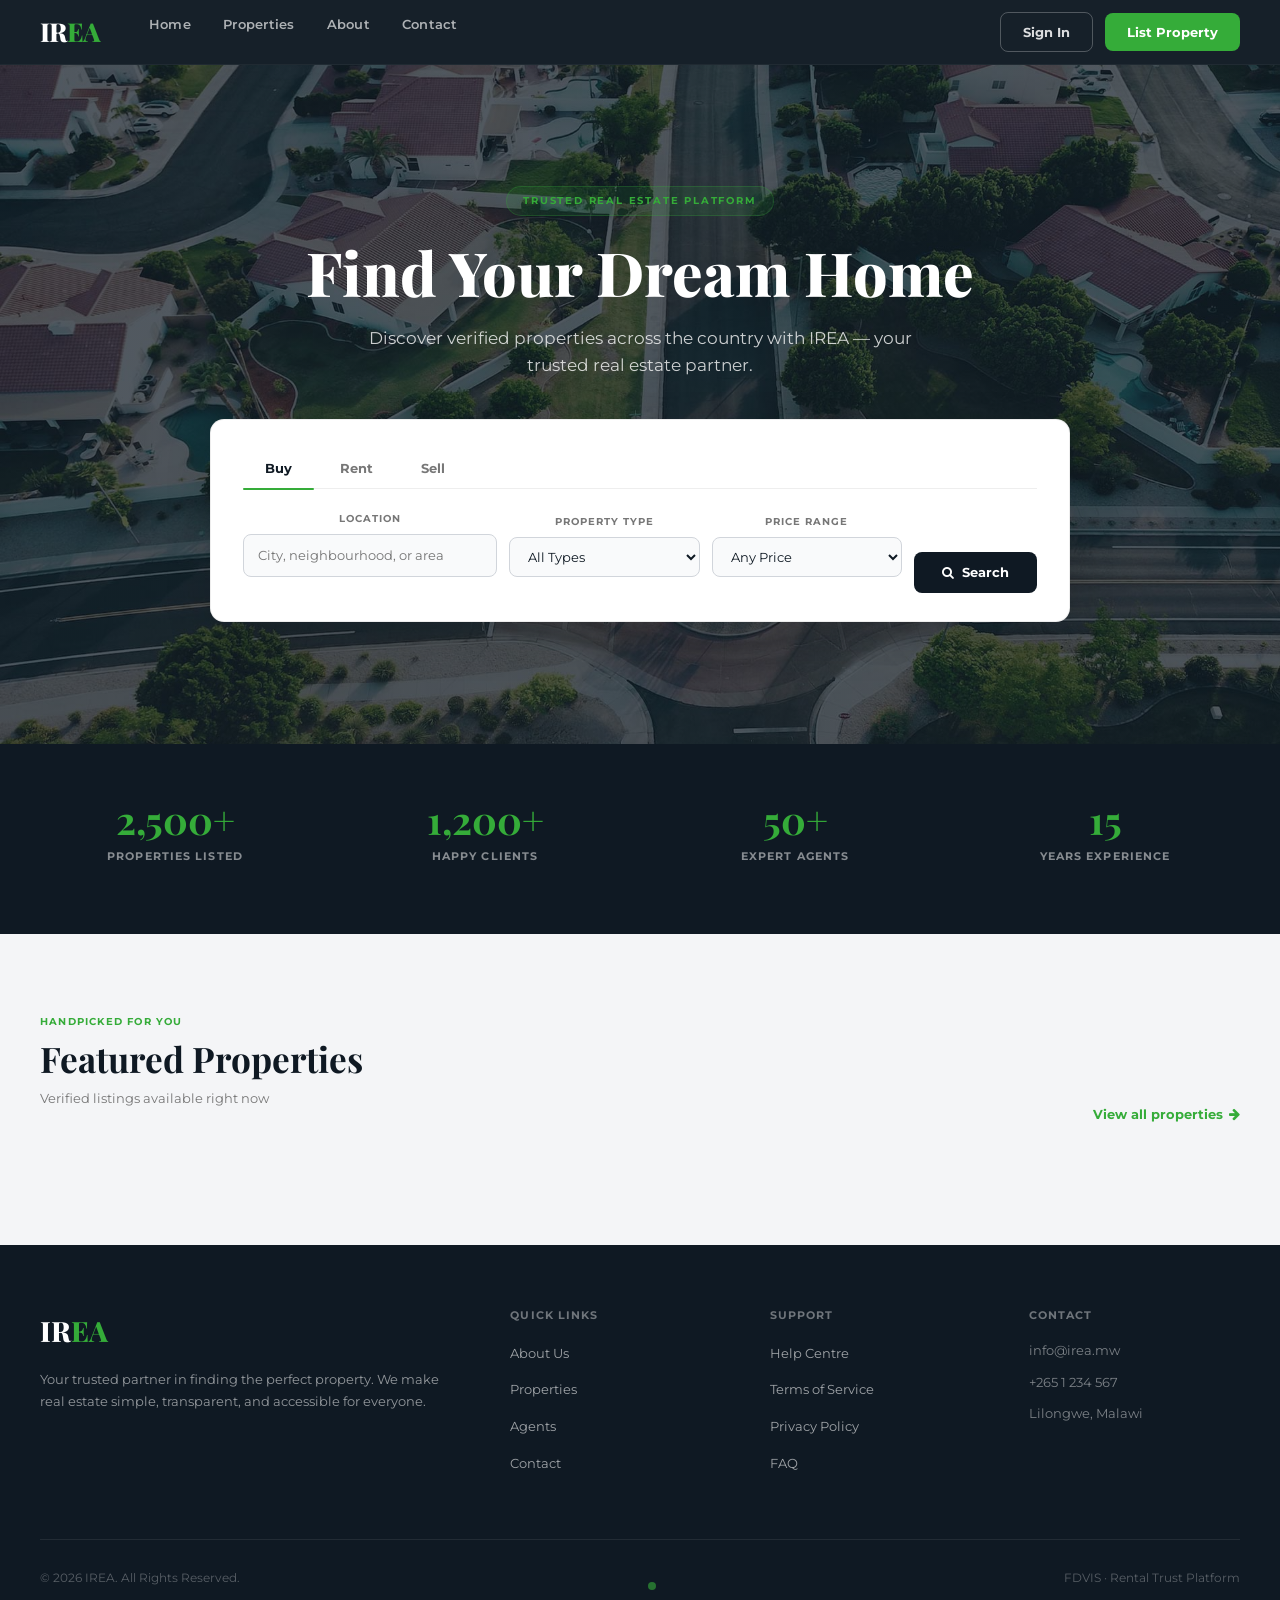
==== commit f05b6396: "rf" ====
--- a/frontend/index.html
+++ b/frontend/index.html
@@ -5,49 +5,45 @@
     <meta charset="utf-8">
     <meta http-equiv="X-UA-Compatible" content="IE=edge">
     <meta name="viewport" content="width=device-width, initial-scale=1">
-    <title>IREA - Real Estate Platform</title>
+    <title>IREA – Real Estate Platform</title>
 
     <link rel="stylesheet" href="assets/bootstrap/css/bootstrap.min.css">
     <link
-        href="https://fonts.googleapis.com/css2?family=Inter:wght@300;400;500;600;700;800&family=Playfair+Display:wght@600;700;800&display=swap"
+        href="https://fonts.googleapis.com/css2?family=Montserrat:wght@300;400;600;700&family=Playfair+Display:wght@700;800&display=swap"
         rel="stylesheet">
     <link rel="stylesheet" href="assets/fonts/font-awesome.min.css">
-    <link rel="stylesheet" href="assets/fonts/themify-icons.css">
 
     <style>
+        /* ════════════════════════════════════════════════
+           DESIGN TOKENS — aligned with dashboard.html
+        ════════════════════════════════════════════════ */
         :root {
-            --primary: #1a1a2e;
-            --accent: #c9a167;
-            --accent-light: #e8d5b7;
-            --accent-dark: #a98851;
-            --surface: #FFFFFF;
-            --surface-alt: #f8f9fa;
-            --surface-dark: #2a2a3e;
-            --border: #e0e0e0;
-            --text-primary: #1a1a2e;
-            --text-secondary: #666666;
-            --text-tertiary: #999999;
-            --success: #28a745;
-            --info: #17a2b8;
-            --shadow-sm: 0 2px 4px rgba(0, 0, 0, 0.08);
-            --shadow-md: 0 4px 12px rgba(0, 0, 0, 0.1);
-            --shadow-lg: 0 8px 24px rgba(0, 0, 0, 0.12);
-            --shadow-xl: 0 16px 48px rgba(0, 0, 0, 0.15);
-            --radius-sm: 4px;
+            --primary-dark: #0f1923;
+            --accent-green: #35ac39;
+            --accent-green-d: #279b2b;
+            --bg-page: #f4f5f7;
+            --card-bg: #ffffff;
+            --border-light: rgba(0, 0, 0, 0.07);
             --radius-md: 8px;
-            --radius-lg: 12px;
-        }
-
-        * {
+            --radius-lg: 14px;
+            --text-muted: #777;
+            --shadow-sm: 0 2px 8px rgba(0, 0, 0, 0.06);
+            --shadow-md: 0 4px 16px rgba(0, 0, 0, 0.09);
+            --shadow-xl: 0 16px 48px rgba(0, 0, 0, 0.14);
+        }
+
+        *,
+        *::before,
+        *::after {
+            box-sizing: border-box;
             margin: 0;
             padding: 0;
-            box-sizing: border-box;
         }
 
         body {
-            font-family: 'Inter', -apple-system, BlinkMacSystemFont, sans-serif;
-            background-color: var(--surface);
-            color: var(--text-primary);
+            font-family: 'Montserrat', sans-serif;
+            background: var(--card-bg);
+            color: var(--primary-dark);
             line-height: 1.6;
             -webkit-font-smoothing: antialiased;
         }
@@ -63,23 +59,47 @@
             line-height: 1.2;
         }
 
-        /* NAVBAR */
+        /* ════════════ PRELOADER ════════════ */
+        .preloader {
+            position: fixed;
+            inset: 0;
+            background: var(--primary-dark);
+            z-index: 9999;
+            display: flex;
+            align-items: center;
+            justify-content: center;
+            transition: opacity 0.5s ease;
+        }
+
+        .preloader .status p {
+            font-family: 'Playfair Display', serif;
+            font-size: 52px;
+            font-weight: 800;
+            color: white;
+            letter-spacing: -0.02em;
+        }
+
+        .preloader .status span {
+            color: var(--accent-green);
+        }
+
+        /* ════════════ NAVBAR ════════════ */
         .site-navbar {
             position: fixed;
             top: 0;
             left: 0;
             right: 0;
             z-index: 1000;
-            background: rgba(255, 255, 255, 0.98);
-            backdrop-filter: blur(10px);
-            border-bottom: 1px solid var(--border);
-            box-shadow: var(--shadow-sm);
+            background: rgba(15, 25, 35, 0.97);
+            backdrop-filter: blur(12px);
+            border-bottom: 1px solid rgba(255, 255, 255, 0.06);
         }
 
         .navbar-container {
             max-width: 1400px;
             margin: 0 auto;
-            padding: 16px 40px;
+            padding: 0 40px;
+            height: 64px;
             display: flex;
             align-items: center;
             justify-content: space-between;
@@ -93,154 +113,177 @@
 
         .irea-brand {
             font-family: 'Playfair Display', serif;
-            font-size: 28px;
+            font-size: 26px;
             font-weight: 800;
-            color: var(--primary) !important;
+            color: white !important;
             text-decoration: none !important;
             letter-spacing: -0.02em;
         }
 
         .irea-brand span {
-            color: var(--accent);
+            color: var(--accent-green);
         }
 
         .nav-menu {
             display: flex;
             gap: 32px;
             list-style: none;
-            margin: 0;
         }
 
         .nav-menu a {
-            color: var(--text-primary);
+            color: rgba(255, 255, 255, 0.65);
             text-decoration: none;
-            font-size: 15px;
-            font-weight: 500;
-            transition: color 0.3s;
+            font-size: 13px;
+            font-weight: 600;
+            letter-spacing: 0.02em;
+            transition: color 0.2s;
         }
 
         .nav-menu a:hover {
-            color: var(--accent);
+            color: white;
         }
 
         .nav-actions {
             display: flex;
             align-items: center;
-            gap: 16px;
-        }
-
-        .btn {
-            padding: 10px 24px;
-            font-size: 14px;
-            font-weight: 600;
-            border-radius: var(--radius-sm);
-            transition: all 0.3s ease;
+            gap: 12px;
+        }
+
+        .btn-nav-outline {
+            padding: 9px 22px;
+            font-size: 13px;
+            font-weight: 700;
+            font-family: 'Montserrat', sans-serif;
+            border: 1.5px solid rgba(255, 255, 255, 0.25);
+            color: rgba(255, 255, 255, 0.85);
+            background: transparent;
+            border-radius: var(--radius-md);
             text-decoration: none;
-            display: inline-block;
+            transition: all 0.2s;
+        }
+
+        .btn-nav-outline:hover {
+            border-color: white;
+            color: white;
+        }
+
+        .btn-nav-primary {
+            padding: 9px 22px;
+            font-size: 13px;
+            font-weight: 700;
+            font-family: 'Montserrat', sans-serif;
+            background: var(--accent-green);
+            color: white;
             border: none;
-            cursor: pointer;
-        }
-
-        .btn-outline {
-            border: 2px solid var(--primary);
-            color: var(--primary);
-            background: transparent;
-        }
-
-        .btn-outline:hover {
-            background: var(--primary);
-            color: var(--surface);
-        }
-
-        .btn-primary {
-            background: var(--accent);
-            color: var(--surface);
-            border: 2px solid var(--accent);
-        }
-
-        .btn-primary:hover {
-            background: var(--accent-dark);
-            border-color: var(--accent-dark);
-        }
-
-        /* HERO SECTION */
+            border-radius: var(--radius-md);
+            text-decoration: none;
+            transition: background 0.2s, transform 0.15s;
+        }
+
+        .btn-nav-primary:hover {
+            background: var(--accent-green-d);
+            color: white;
+            transform: translateY(-1px);
+        }
+
+        /* ════════════ HERO ════════════ */
         .home_bg {
             position: relative;
-            height: 650px;
+            height: 680px;
             display: flex;
             align-items: center;
             justify-content: center;
-            background: linear-gradient(rgba(26, 26, 46, 0.7), rgba(26, 26, 46, 0.7)),
+            background:
+                linear-gradient(rgba(15, 25, 35, 0.72), rgba(15, 25, 35, 0.72)),
                 url('assets/img/bg/home-bg.jpg') no-repeat center center;
             background-size: cover;
-            margin-top: 68px;
+            margin-top: 64px;
         }
 
         .hero-content {
             max-width: 1400px;
+            width: 100%;
             margin: 0 auto;
             padding: 0 40px;
             text-align: center;
         }
 
+        .hero-eyebrow {
+            display: inline-block;
+            font-size: 10px;
+            font-weight: 700;
+            letter-spacing: 0.18em;
+            text-transform: uppercase;
+            color: var(--accent-green);
+            background: rgba(53, 172, 57, 0.12);
+            border: 1px solid rgba(53, 172, 57, 0.25);
+            padding: 6px 16px;
+            border-radius: 20px;
+            margin-bottom: 20px;
+        }
+
         .hero-text h1 {
-            font-size: clamp(2.5rem, 6vw, 4rem);
-            color: var(--surface);
+            font-size: clamp(2.4rem, 5.5vw, 3.8rem);
+            color: white;
             margin-bottom: 16px;
             font-weight: 800;
         }
 
         .hero-text p {
-            font-size: 1.2rem;
-            color: rgba(255, 255, 255, 0.9);
+            font-size: 1.05rem;
+            color: rgba(255, 255, 255, 0.78);
             margin-bottom: 40px;
-            max-width: 700px;
+            max-width: 580px;
             margin-left: auto;
             margin-right: auto;
-        }
-
-        /* SEARCH BAR */
+            font-weight: 400;
+        }
+
+        /* ── Search bar ── */
         .search-container {
-            background: var(--surface);
+            background: var(--card-bg);
             border-radius: var(--radius-lg);
-            padding: 32px;
+            padding: 28px 32px;
             box-shadow: var(--shadow-xl);
-            max-width: 900px;
+            max-width: 860px;
             margin: 0 auto;
+            border: 0.5px solid var(--border-light);
         }
 
         .search-tabs {
             display: flex;
-            gap: 8px;
-            margin-bottom: 24px;
-            border-bottom: 2px solid var(--border);
+            gap: 4px;
+            margin-bottom: 22px;
+            border-bottom: 1.5px solid #eee;
             padding-bottom: 0;
         }
 
         .search-tab {
-            padding: 12px 24px;
+            padding: 10px 22px;
             background: transparent;
             border: none;
-            font-size: 15px;
-            font-weight: 600;
-            color: var(--text-secondary);
+            font-family: 'Montserrat', sans-serif;
+            font-size: 13px;
+            font-weight: 700;
+            color: var(--text-muted);
             cursor: pointer;
             position: relative;
-            transition: all 0.3s;
+            transition: color 0.2s;
         }
 
         .search-tab.active {
-            color: var(--accent);
+            color: var(--primary-dark);
         }
 
         .search-tab.active::after {
             content: '';
             position: absolute;
-            bottom: -2px;
+            bottom: -1.5px;
             left: 0;
             right: 0;
             height: 2px;
-            background: var(--accent);
+            background: var(--accent-green);
+            border-radius: 2px;
         }
 
         .search-form {
@@ -256,53 +299,59 @@
         }
 
         .form-group label {
-            font-size: 13px;
-            font-weight: 600;
-            color: var(--text-secondary);
-            margin-bottom: 8px;
+            font-size: 10px;
+            font-weight: 700;
+            letter-spacing: 0.1em;
             text-transform: uppercase;
-            letter-spacing: 0.5px;
+            color: var(--text-muted);
+            margin-bottom: 7px;
         }
 
         .form-group input,
         .form-group select {
-            padding: 12px 16px;
-            border: 2px solid var(--border);
-            border-radius: var(--radius-sm);
-            font-size: 15px;
-            font-family: inherit;
-            transition: all 0.3s;
+            padding: 10px 14px;
+            border: 1px solid #d1d5db;
+            border-radius: var(--radius-md);
+            font-size: 13px;
+            font-family: 'Montserrat', sans-serif;
+            background: #f9fafb;
+            color: var(--primary-dark);
+            transition: border-color 0.2s, box-shadow 0.2s;
         }
 
         .form-group input:focus,
         .form-group select:focus {
             outline: none;
-            border-color: var(--accent);
+            border-color: var(--accent-green);
+            box-shadow: 0 0 0 3px rgba(53, 172, 57, 0.12);
         }
 
         .btn-search {
-            padding: 12px 32px;
-            background: var(--accent);
-            color: var(--surface);
-            font-weight: 600;
+            padding: 10px 28px;
+            background: var(--primary-dark);
+            color: white;
+            font-family: 'Montserrat', sans-serif;
+            font-weight: 700;
+            font-size: 13px;
             border: none;
-            border-radius: var(--radius-sm);
+            border-radius: var(--radius-md);
             cursor: pointer;
-            transition: all 0.3s;
             display: flex;
             align-items: center;
             gap: 8px;
+            transition: background 0.2s, transform 0.15s;
+            white-space: nowrap;
         }
 
         .btn-search:hover {
-            background: var(--accent-dark);
-        }
-
-        /* STATS SECTION */
+            background: #1c2e40;
+            transform: translateY(-1px);
+        }
+
+        /* ════════════ STATS ════════════ */
         .stats-section {
-            background: var(--surface-alt);
-            padding: 64px 0;
-            border-bottom: 1px solid var(--border);
+            background: var(--primary-dark);
+            padding: 52px 0;
         }
 
         .stats-container {
@@ -310,30 +359,30 @@
             margin: 0 auto;
             padding: 0 40px;
             display: grid;
-            grid-template-columns: repeat(auto-fit, minmax(200px, 1fr));
-            gap: 48px;
+            grid-template-columns: repeat(auto-fit, minmax(180px, 1fr));
+            gap: 40px;
             text-align: center;
         }
 
         .stat-item h3 {
-            font-size: 2.5rem;
-            color: var(--accent);
-            margin-bottom: 8px;
-            font-family: 'Inter', sans-serif;
-            font-weight: 800;
+            font-family: 'Playfair Display', serif;
+            font-size: 2.4rem;
+            color: var(--accent-green);
+            margin-bottom: 6px;
         }
 
         .stat-item p {
-            font-size: 14px;
-            color: var(--text-secondary);
+            font-size: 11px;
+            font-weight: 700;
+            letter-spacing: 0.1em;
             text-transform: uppercase;
-            letter-spacing: 1px;
-            font-weight: 600;
-        }
-
-        /* SECTION */
+            color: rgba(255, 255, 255, 0.5);
+        }
+
+        /* ════════════ LISTINGS SECTION ════════════ */
         .section-padding {
             padding: 80px 0;
+            background: var(--bg-page);
         }
 
         .section-container {
@@ -345,62 +394,73 @@
         .section-header {
             display: flex;
             justify-content: space-between;
+            align-items: flex-end;
+            margin-bottom: 40px;
+        }
+
+        .section-label {
+            font-size: 10px;
+            font-weight: 700;
+            color: var(--accent-green);
+            text-transform: uppercase;
+            letter-spacing: 0.12em;
+            margin-bottom: 8px;
+        }
+
+        .section-title h2 {
+            font-size: 2.2rem;
+            color: var(--primary-dark);
+        }
+
+        .section-title p {
+            color: var(--text-muted);
+            font-size: 13px;
+            margin-top: 4px;
+        }
+
+        .view-all {
+            color: var(--accent-green);
+            text-decoration: none;
+            font-size: 13px;
+            font-weight: 700;
+            display: flex;
             align-items: center;
-            margin-bottom: 48px;
-        }
-
-        .section-title h2 {
-            font-size: 2.5rem;
-            color: var(--primary);
-            margin-bottom: 8px;
-        }
-
-        .section-title p {
-            color: var(--text-secondary);
-            font-size: 1rem;
-        }
-
-        .view-all {
-            color: var(--accent);
-            text-decoration: none;
-            font-weight: 600;
-            display: flex;
-            align-items: center;
-            gap: 8px;
-            transition: gap 0.3s;
+            gap: 6px;
+            transition: gap 0.2s;
         }
 
         .view-all:hover {
-            gap: 12px;
-        }
-
-        /* PROPERTY CARDS */
+            gap: 10px;
+            color: var(--accent-green-d);
+        }
+
+        /* ── Property cards ── */
         #listings-grid {
             display: grid;
-            grid-template-columns: repeat(auto-fill, minmax(360px, 1fr));
-            gap: 32px;
+            grid-template-columns: repeat(auto-fill, minmax(340px, 1fr));
+            gap: 28px;
         }
 
         .single_property {
-            background: var(--surface);
+            background: var(--card-bg);
             border-radius: var(--radius-lg);
             overflow: hidden;
-            transition: all 0.4s cubic-bezier(0.4, 0, 0.2, 1);
+            border: 0.5px solid var(--border-light);
             box-shadow: var(--shadow-sm);
-            border: 1px solid var(--border);
+            transition: transform 0.3s cubic-bezier(0.4, 0, 0.2, 1), box-shadow 0.3s;
             cursor: pointer;
         }
 
         .single_property:hover {
-            transform: translateY(-8px);
+            transform: translateY(-6px);
             box-shadow: var(--shadow-xl);
         }
 
         .property-image-wrapper {
             position: relative;
             overflow: hidden;
-            height: 260px;
-            background: var(--surface-alt);
+            height: 240px;
+            background: #e5e7eb;
         }
 
         .single_property img {
@@ -411,87 +471,103 @@
         }
 
         .single_property:hover img {
-            transform: scale(1.1);
+            transform: scale(1.08);
         }
 
         .property-badges {
             position: absolute;
-            top: 16px;
-            left: 16px;
-            display: flex;
-            flex-direction: column;
-            gap: 8px;
+            top: 14px;
+            left: 14px;
         }
 
         .property-badge {
-            background: var(--accent);
-            color: var(--surface);
-            padding: 6px 12px;
-            border-radius: var(--radius-sm);
-            font-size: 11px;
+            background: var(--accent-green);
+            color: white;
+            padding: 4px 12px;
+            border-radius: 20px;
+            font-size: 10px;
             font-weight: 700;
             text-transform: uppercase;
-            letter-spacing: 0.5px;
+            letter-spacing: 0.06em;
         }
 
         .property-badge.sale {
-            background: var(--success);
+            background: var(--accent-green);
         }
 
         .property-favorite {
             position: absolute;
-            top: 16px;
-            right: 16px;
-            width: 36px;
-            height: 36px;
+            top: 14px;
+            right: 14px;
+            width: 34px;
+            height: 34px;
             background: rgba(255, 255, 255, 0.95);
             border-radius: 50%;
             display: flex;
             align-items: center;
             justify-content: center;
             cursor: pointer;
-            transition: all 0.3s;
             border: none;
+            transition: background 0.2s, color 0.2s;
+            color: var(--text-muted);
         }
 
         .property-favorite:hover {
-            background: var(--accent);
-            color: var(--surface);
+            background: var(--primary-dark);
+            color: white;
         }
 
         .single_property_content {
-            padding: 24px;
+            padding: 22px 24px;
         }
 
         .property-price {
-            font-size: 28px;
-            font-weight: 800;
-            color: var(--accent);
-            margin-bottom: 12px;
-            font-family: 'Inter', sans-serif;
+            font-size: 22px;
+            font-weight: 700;
+            color: var(--primary-dark);
+            margin-bottom: 6px;
+            font-family: 'Playfair Display', serif;
+        }
+
+        /* green accent on price */
+        .property-price::before {
+            content: '';
+            display: inline-block;
+            width: 6px;
+            height: 6px;
+            border-radius: 50%;
+            background: var(--accent-green);
+            margin-right: 8px;
+            vertical-align: middle;
+            margin-bottom: 2px;
         }
 
         .property-title {
-            font-size: 20px;
-            color: var(--primary);
-            margin-bottom: 8px;
-            font-weight: 700;
+            font-size: 16px;
+            color: var(--primary-dark);
+            margin-bottom: 6px;
+            font-family: 'Montserrat', sans-serif;
+            font-weight: 600;
         }
 
         .property-location {
             display: flex;
             align-items: center;
-            gap: 6px;
-            color: var(--text-tertiary);
-            font-size: 14px;
+            gap: 5px;
+            color: var(--text-muted);
+            font-size: 12px;
+            margin-bottom: 14px;
+        }
+
+        .property-location i {
+            color: var(--accent-green);
+        }
+
+        .property-description {
+            font-size: 12px;
+            color: var(--text-muted);
+            line-height: 1.6;
             margin-bottom: 16px;
-        }
-
-        .property-description {
-            font-size: 14px;
-            color: var(--text-secondary);
-            line-height: 1.6;
-            margin-bottom: 20px;
             display: -webkit-box;
             -webkit-line-clamp: 2;
             -webkit-box-orient: vertical;
@@ -500,29 +576,30 @@
 
         .property-features {
             display: flex;
-            gap: 20px;
-            padding-top: 16px;
-            border-top: 1px solid var(--border);
+            gap: 18px;
+            padding-top: 14px;
+            border-top: 0.5px solid var(--border-light);
         }
 
         .feature-item {
             display: flex;
             align-items: center;
-            gap: 6px;
+            gap: 5px;
+            font-size: 12px;
+            font-weight: 600;
+            color: #555;
+        }
+
+        .feature-item i {
+            color: var(--accent-green);
             font-size: 14px;
-            color: var(--text-secondary);
-        }
-
-        .feature-item i {
-            color: var(--accent);
-            font-size: 16px;
-        }
-
-        /* FOOTER */
+        }
+
+        /* ════════════ FOOTER ════════════ */
         .footer-area {
-            background: var(--primary);
+            background: var(--primary-dark);
             padding: 64px 0 24px;
-            color: rgba(255, 255, 255, 0.8);
+            color: rgba(255, 255, 255, 0.75);
         }
 
         .footer-content {
@@ -540,27 +617,30 @@
 
         .footer-brand {
             font-family: 'Playfair Display', serif;
-            font-size: 32px;
+            font-size: 28px;
             font-weight: 800;
-            color: var(--surface);
-            margin-bottom: 16px;
+            color: white;
+            margin-bottom: 14px;
         }
 
         .footer-brand span {
-            color: var(--accent);
+            color: var(--accent-green);
         }
 
         .footer-text {
-            color: rgba(255, 255, 255, 0.7);
-            line-height: 1.7;
-            margin-bottom: 24px;
+            font-size: 13px;
+            color: rgba(255, 255, 255, 0.55);
+            line-height: 1.75;
         }
 
         .footer-section h4 {
-            color: var(--surface);
-            font-size: 16px;
-            margin-bottom: 16px;
-            font-weight: 600;
+            font-family: 'Montserrat', sans-serif;
+            font-size: 11px;
+            font-weight: 700;
+            letter-spacing: 0.1em;
+            text-transform: uppercase;
+            color: rgba(255, 255, 255, 0.4);
+            margin-bottom: 18px;
         }
 
         .footer-links {
@@ -568,60 +648,50 @@
         }
 
         .footer-links li {
-            margin-bottom: 12px;
+            margin-bottom: 11px;
         }
 
         .footer-links a {
-            color: rgba(255, 255, 255, 0.7);
+            color: rgba(255, 255, 255, 0.6);
             text-decoration: none;
-            transition: color 0.3s;
+            font-size: 13px;
+            transition: color 0.2s;
         }
 
         .footer-links a:hover {
-            color: var(--accent);
+            color: var(--accent-green);
+        }
+
+        .footer-links li:not(:has(a)) {
+            color: rgba(255, 255, 255, 0.45);
+            font-size: 13px;
         }
 
         .footer-bottom {
-            padding-top: 32px;
-            border-top: 1px solid rgba(255, 255, 255, 0.1);
-            text-align: center;
+            padding-top: 28px;
+            border-top: 1px solid rgba(255, 255, 255, 0.08);
+            display: flex;
+            align-items: center;
+            justify-content: space-between;
         }
 
         .footer-bottom p {
-            font-size: 14px;
-            color: rgba(255, 255, 255, 0.5);
-        }
-
-        /* PRELOADER */
-        .preloader {
-            position: fixed;
-            top: 0;
-            left: 0;
-            width: 100%;
-            height: 100%;
-            background: var(--surface);
-            z-index: 9999;
-            display: flex;
-            align-items: center;
-            justify-content: center;
-            transition: opacity 0.5s ease;
-        }
-
-        .preloader .status p {
-            font-family: 'Playfair Display', serif;
-            font-size: 48px;
-            font-weight: 800;
-            color: var(--primary);
-        }
-
-        .preloader .status span {
-            color: var(--accent);
-        }
-
-        /* ANIMATIONS */
+            font-size: 12px;
+            color: rgba(255, 255, 255, 0.3);
+        }
+
+        .footer-accent-dot {
+            width: 8px;
+            height: 8px;
+            border-radius: 50%;
+            background: var(--accent-green);
+            opacity: 0.6;
+        }
+
+        /* ════════════ ANIMATIONS ════════════ */
         .fade-in {
             opacity: 0;
-            animation: fadeIn 0.8s ease forwards;
+            animation: fadeIn 0.7s ease forwards;
         }
 
         .fade-in-up {
@@ -638,7 +708,7 @@
         @keyframes fadeInUp {
             from {
                 opacity: 0;
-                transform: translateY(30px);
+                transform: translateY(24px);
             }
 
             to {
@@ -671,7 +741,7 @@
             animation-delay: 0.6s;
         }
 
-        /* RESPONSIVE */
+        /* ════════════ RESPONSIVE ════════════ */
         @media (max-width: 1200px) {
             .footer-grid {
                 grid-template-columns: repeat(2, 1fr);
@@ -688,8 +758,8 @@
             }
 
             #listings-grid {
-                grid-template-columns: repeat(auto-fill, minmax(300px, 1fr));
-                gap: 24px;
+                grid-template-columns: repeat(auto-fill, minmax(280px, 1fr));
+                gap: 20px;
             }
 
             .stats-container {
@@ -699,11 +769,7 @@
 
         @media (max-width: 768px) {
             .navbar-container {
-                padding: 16px 24px;
-            }
-
-            .irea-brand {
-                font-size: 24px;
+                padding: 0 24px;
             }
 
             .hero-content {
@@ -711,11 +777,11 @@
             }
 
             .home_bg {
-                height: 500px;
+                height: 580px;
             }
 
             .search-container {
-                padding: 24px;
+                padding: 22px 20px;
             }
 
             .section-container {
@@ -739,6 +805,11 @@
 
             .footer-content {
                 padding: 0 24px;
+            }
+
+            .footer-bottom {
+                flex-direction: column;
+                gap: 12px;
             }
         }
     </style>
@@ -764,8 +835,8 @@
                 </ul>
             </div>
             <div class="nav-actions">
-                <a href="auth.html" class="btn btn-outline">Sign In</a>
-                <a href="auth.html" class="btn btn-primary">List Property</a>
+                <a href="auth.html" class="btn-nav-outline">Sign In</a>
+                <a href="auth.html" class="btn-nav-primary">List Property</a>
             </div>
         </div>
     </header>
@@ -773,20 +844,21 @@
     <section id="home" class="home_bg">
         <div class="hero-content fade-in-up">
             <div class="hero-text">
+                <span class="hero-eyebrow">Trusted Real Estate Platform</span>
                 <h1>Find Your Dream Home</h1>
-                <p>Discover properties across the country with IREA - your trusted real estate partner</p>
+                <p>Discover verified properties across the country with IREA — your trusted real estate partner.</p>
             </div>
 
             <div class="search-container">
                 <div class="search-tabs">
-                    <button class="search-tab active">Buy</button>
-                    <button class="search-tab">Rent</button>
-                    <button class="search-tab">Sell</button>
+                    <button class="search-tab active" onclick="setTab(this)">Buy</button>
+                    <button class="search-tab" onclick="setTab(this)">Rent</button>
+                    <button class="search-tab" onclick="setTab(this)">Sell</button>
                 </div>
-                <form class="search-form">
+                <div class="search-form">
                     <div class="form-group">
                         <label>Location</label>
-                        <input type="text" placeholder="City, neighborhood, or ZIP code">
+                        <input type="text" placeholder="City, neighbourhood, or area">
                     </div>
                     <div class="form-group">
                         <label>Property Type</label>
@@ -802,17 +874,17 @@
                         <label>Price Range</label>
                         <select>
                             <option>Any Price</option>
-                            <option>$0 - $200K</option>
-                            <option>$200K - $500K</option>
-                            <option>$500K - $1M</option>
-                            <option>$1M+</option>
+                            <option>K0 – K5M</option>
+                            <option>K5M – K15M</option>
+                            <option>K15M – K30M</option>
+                            <option>K30M+</option>
                         </select>
                     </div>
                     <button type="button" class="btn-search">
                         <i class="fa fa-search"></i>
                         Search
                     </button>
-                </form>
+                </div>
             </div>
         </div>
     </section>
@@ -842,11 +914,12 @@
         <div class="section-container">
             <div class="section-header">
                 <div class="section-title">
+                    <div class="section-label">Handpicked for you</div>
                     <h2>Featured Properties</h2>
-                    <p>Handpicked properties available now</p>
+                    <p>Verified listings available right now</p>
                 </div>
                 <a href="#" class="view-all">
-                    View All Properties
+                    View all properties
                     <i class="fa fa-arrow-right"></i>
                 </a>
             </div>
@@ -854,7 +927,7 @@
         </div>
     </section>
 
-    <footer class="footer-area">
+    <footer class="footer-area" id="contact">
         <div class="footer-content">
             <div class="footer-grid">
                 <div class="footer-section">
@@ -865,16 +938,16 @@
                 <div class="footer-section">
                     <h4>Quick Links</h4>
                     <ul class="footer-links">
-                        <li><a href="#">About Us</a></li>
-                        <li><a href="#">Properties</a></li>
+                        <li><a href="#about">About Us</a></li>
+                        <li><a href="#latest-listings">Properties</a></li>
                         <li><a href="#">Agents</a></li>
-                        <li><a href="#">Contact</a></li>
+                        <li><a href="#contact">Contact</a></li>
                     </ul>
                 </div>
                 <div class="footer-section">
                     <h4>Support</h4>
                     <ul class="footer-links">
-                        <li><a href="#">Help Center</a></li>
+                        <li><a href="#">Help Centre</a></li>
                         <li><a href="#">Terms of Service</a></li>
                         <li><a href="#">Privacy Policy</a></li>
                         <li><a href="#">FAQ</a></li>
@@ -883,15 +956,16 @@
                 <div class="footer-section">
                     <h4>Contact</h4>
                     <ul class="footer-links">
-                        <li>info@irea.com</li>
-                        <li>+1 (555) 123-4567</li>
-                        <li>123 Real Estate Ave</li>
-                        <li>New York, NY 10001</li>
+                        <li>info@irea.mw</li>
+                        <li>+265 1 234 567</li>
+                        <li>Lilongwe, Malawi</li>
                     </ul>
                 </div>
             </div>
             <div class="footer-bottom">
                 <p>© 2026 IREA. All Rights Reserved.</p>
+                <div class="footer-accent-dot"></div>
+                <p>FDVIS · Rental Trust Platform</p>
             </div>
         </div>
     </footer>
@@ -900,6 +974,7 @@
     <script src="assets/bootstrap/js/bootstrap.min.js"></script>
 
     <script>
+        /* Preloader */
         window.addEventListener("load", () => {
             setTimeout(() => {
                 const loader = document.getElementById("preloader");
@@ -910,53 +985,49 @@
             }, 500);
         });
 
+        /* Search tab toggle */
+        function setTab(el) {
+            document.querySelectorAll('.search-tab').forEach(t => t.classList.remove('active'));
+            el.classList.add('active');
+        }
+
+        /* Load properties */
         async function loadProperties() {
             try {
                 const response = await fetch('/Final/backend/api/property.php');
                 const result = await response.json();
 
                 if (result.status === "success") {
-                    const listingsContainer = document.getElementById('listings-grid');
-                    listingsContainer.innerHTML = "";
+                    const grid = document.getElementById('listings-grid');
+                    grid.innerHTML = "";
 
                     result.data.forEach((p, index) => {
-                        const card = `
-                    <div class="single_property fade-in-up stagger-${Math.min(index + 1, 6)}">
-                        <div class="property-image-wrapper">
-                            <img src="assets/img/property/1.jpg" alt="${p.title}" />
-                            <div class="property-badges">
-                                <span class="property-badge sale">For Sale</span>
+                        grid.innerHTML += `
+                        <div class="single_property fade-in-up stagger-${Math.min(index + 1, 6)}">
+                            <div class="property-image-wrapper">
+                                <img src="assets/img/property/1.jpg" alt="${p.title}" />
+                                <div class="property-badges">
+                                    <span class="property-badge sale">For Sale</span>
+                                </div>
+                                <button class="property-favorite">
+                                    <i class="fa fa-heart-o"></i>
+                                </button>
                             </div>
-                            <button class="property-favorite">
-                                <i class="fa fa-heart-o"></i>
-                            </button>
-                        </div>
-                        <div class="single_property_content">
-                            <div class="property-price">$${Number(p.price).toLocaleString()}</div>
-                            <h4 class="property-title">${p.title}</h4>
-                            <div class="property-location">
-                                <i class="fa fa-map-marker"></i>
-                                <span>${p.area_name || 'Location Available'}</span>
-                            </div>
-                            <p class="property-description">${p.description || 'Beautiful property with modern amenities and excellent location. Perfect for families looking for a comfortable home.'}</p>
-                            <div class="property-features">
-                                <div class="feature-item">
-                                    <i class="fa fa-bed"></i>
-                                    <span>3 Beds</span>
+                            <div class="single_property_content">
+                                <div class="property-price">K ${Number(p.price).toLocaleString()}</div>
+                                <div class="property-title">${p.title}</div>
+                                <div class="property-location">
+                                    <i class="fa fa-map-marker"></i>
+                                    <span>${p.area_name || 'Location Available'}</span>
                                 </div>
-                                <div class="feature-item">
-                                    <i class="fa fa-bath"></i>
-                                    <span>2 Baths</span>
-                                </div>
-                                <div class="feature-item">
-                                    <i class="fa fa-arrows-alt"></i>
-                                    <span>2,400 sqft</span>
+                                <p class="property-description">${p.description || 'Beautiful property with modern amenities and excellent location. Perfect for families looking for a comfortable home.'}</p>
+                                <div class="property-features">
+                                    <div class="feature-item"><i class="fa fa-bed"></i><span>3 Beds</span></div>
+                                    <div class="feature-item"><i class="fa fa-bath"></i><span>2 Baths</span></div>
+                                    <div class="feature-item"><i class="fa fa-arrows-alt"></i><span>2,400 sqft</span></div>
                                 </div>
                             </div>
-                        </div>
-                    </div>
-                `;
-                        listingsContainer.innerHTML += card;
+                        </div>`;
                     });
                 }
             } catch (error) {
